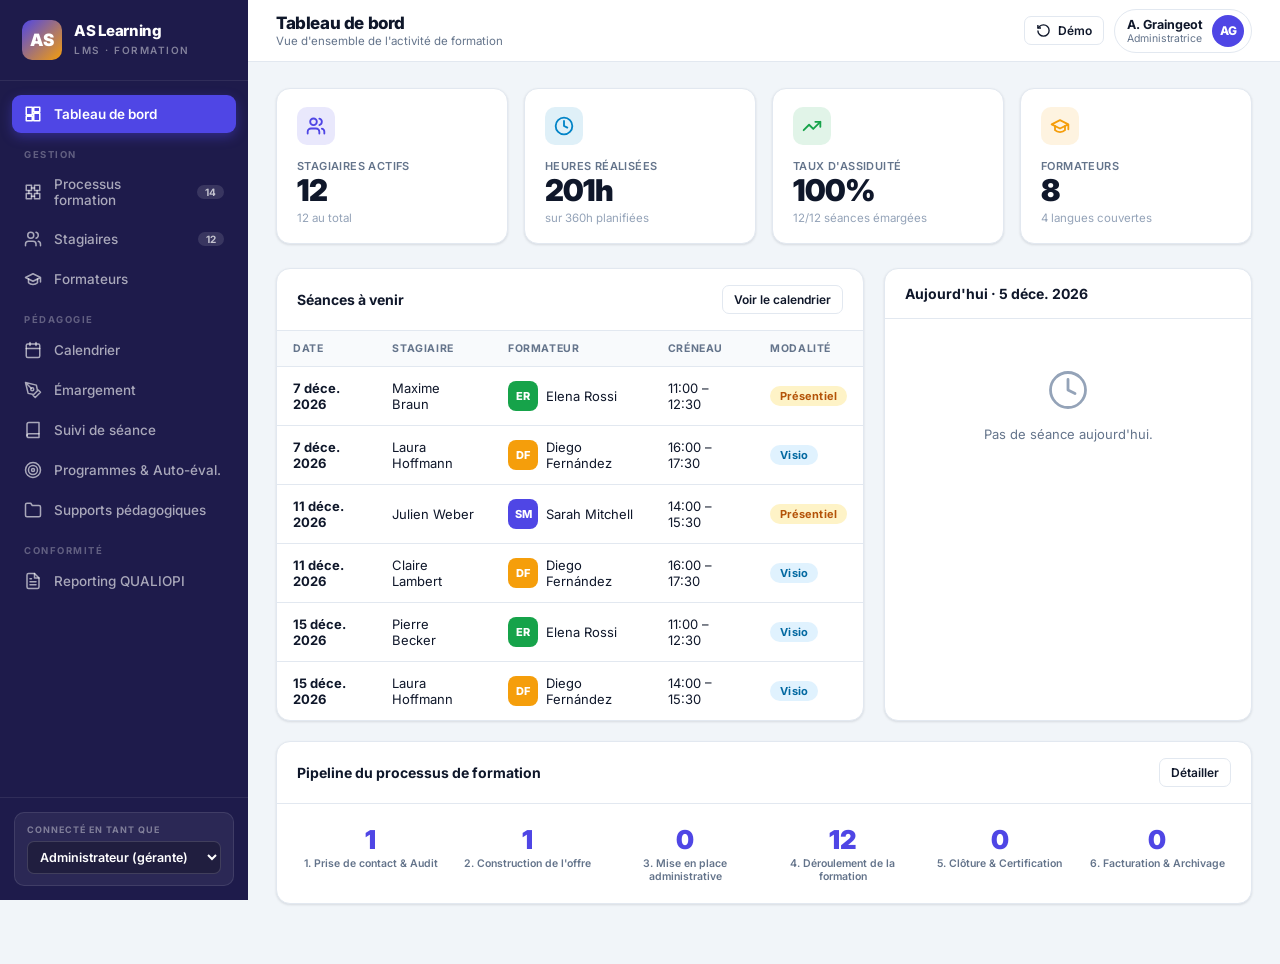
==== lms/index.html @ 7a76f0ab "Add AS Learning LMS prototype (standalone) Plateforme de gestion de formation autonome pour AS Learn" ====
<!DOCTYPE html>
<html lang="fr">
<head>
<meta charset="UTF-8">
<meta name="viewport" content="width=device-width, initial-scale=1.0">
<title>AS Learning · LMS — Plateforme de gestion de formation</title>
<link rel="preconnect" href="https://fonts.googleapis.com">
<link href="https://fonts.googleapis.com/css2?family=Inter:wght@400;500;600;700;800;900&display=swap" rel="stylesheet">
<style>
  :root{
    --primary:#4f46e5; --primary-dark:#3730a3; --primary-soft:#eef2ff; --primary-mid:#c7d2fe;
    --ink:#0f172a; --dark:#1e1b4b;
    --accent:#f59e0b; --accent-soft:#fef3c7;
    --green:#16a34a; --green-soft:#dcfce7;
    --red:#dc2626; --red-soft:#fee2e2;
    --blue:#0284c7; --blue-soft:#e0f2fe;
    --bg:#f1f5f9; --surface:#ffffff; --surface2:#f8fafc;
    --border:#e2e8f0; --border-dark:#cbd5e1;
    --muted:#64748b; --muted2:#94a3b8;
    --shadow:0 1px 3px rgba(15,23,42,.08),0 1px 2px rgba(15,23,42,.04);
    --shadow-lg:0 10px 30px rgba(15,23,42,.12);
  }
  *{margin:0;padding:0;box-sizing:border-box}
  body{font-family:'Inter',system-ui,sans-serif;background:var(--bg);color:var(--ink);font-size:14px;-webkit-font-smoothing:antialiased}
  a{color:inherit;text-decoration:none}
  button{font-family:inherit;cursor:pointer}
  ::-webkit-scrollbar{width:8px;height:8px}
  ::-webkit-scrollbar-thumb{background:var(--border-dark);border-radius:4px}
  ::-webkit-scrollbar-track{background:transparent}

  /* ── LAYOUT ── */
  .app{display:flex;min-height:100vh}
  .sidebar{width:248px;background:var(--dark);position:fixed;left:0;top:0;bottom:0;display:flex;flex-direction:column;z-index:100}
  .brand{padding:20px 22px;border-bottom:1px solid rgba(255,255,255,.08);display:flex;align-items:center;gap:12px}
  .brand-logo{width:40px;height:40px;border-radius:10px;background:linear-gradient(135deg,var(--primary),var(--accent));display:flex;align-items:center;justify-content:center;font-weight:900;color:#fff;font-size:17px;flex-shrink:0}
  .brand-txt b{color:#fff;font-size:15px;font-weight:800;letter-spacing:-.3px;display:block;line-height:1.1}
  .brand-txt span{color:rgba(255,255,255,.45);font-size:10px;letter-spacing:1.5px;text-transform:uppercase;font-weight:600}
  .nav{flex:1;overflow-y:auto;padding:14px 12px}
  .nav-label{font-size:9.5px;letter-spacing:1.5px;text-transform:uppercase;color:rgba(255,255,255,.3);font-weight:700;padding:14px 12px 6px}
  .nav-item{display:flex;align-items:center;gap:12px;padding:10px 12px;border-radius:9px;color:rgba(255,255,255,.62);font-size:13.5px;font-weight:500;transition:.15s;margin-bottom:2px;cursor:pointer}
  .nav-item:hover{background:rgba(255,255,255,.07);color:#fff}
  .nav-item.active{background:var(--primary);color:#fff;font-weight:600;box-shadow:0 4px 12px rgba(79,70,229,.4)}
  .nav-ico{width:18px;height:18px;flex-shrink:0;stroke-width:2}
  .nav-badge{margin-left:auto;font-size:10px;font-weight:700;background:rgba(255,255,255,.12);color:rgba(255,255,255,.7);padding:1px 8px;border-radius:20px}
  .nav-item.active .nav-badge{background:rgba(255,255,255,.25);color:#fff}
  .sb-foot{padding:14px;border-top:1px solid rgba(255,255,255,.08)}
  .role-box{background:rgba(255,255,255,.06);border:1px solid rgba(255,255,255,.1);border-radius:10px;padding:11px 12px}
  .role-box label{font-size:9px;letter-spacing:1px;text-transform:uppercase;color:rgba(255,255,255,.4);font-weight:700;display:block;margin-bottom:6px}
  .role-box select{width:100%;background:rgba(0,0,0,.25);border:1px solid rgba(255,255,255,.15);color:#fff;border-radius:7px;padding:7px 8px;font-size:12.5px;font-weight:600;font-family:inherit}

  .main{flex:1;margin-left:248px;min-width:0}
  .topbar{height:62px;background:var(--surface);border-bottom:1px solid var(--border);display:flex;align-items:center;justify-content:space-between;padding:0 28px;position:sticky;top:0;z-index:50}
  .topbar h1{font-size:17px;font-weight:800;letter-spacing:-.4px}
  .topbar .crumb{font-size:11.5px;color:var(--muted);margin-top:1px}
  .topbar-right{display:flex;align-items:center;gap:10px}
  .who{display:flex;align-items:center;gap:9px;padding:5px 7px 5px 12px;border:1px solid var(--border);border-radius:30px}
  .who .nm{font-size:12.5px;font-weight:700}.who .rl{font-size:10.5px;color:var(--muted)}
  .who .av{width:32px;height:32px;border-radius:50%;background:var(--primary);color:#fff;display:flex;align-items:center;justify-content:center;font-weight:800;font-size:12px}
  .view{padding:26px 28px 60px}

  /* ── COMPONENTS ── */
  .btn{display:inline-flex;align-items:center;gap:7px;padding:9px 15px;border-radius:9px;font-size:13px;font-weight:600;border:1px solid var(--border);background:var(--surface);color:var(--ink);transition:.15s}
  .btn:hover{background:var(--surface2);border-color:var(--border-dark)}
  .btn svg{width:15px;height:15px;stroke-width:2.2}
  .btn-primary{background:var(--primary);border-color:var(--primary);color:#fff}
  .btn-primary:hover{background:var(--primary-dark);border-color:var(--primary-dark)}
  .btn-sm{padding:6px 11px;font-size:12px;border-radius:7px}
  .btn-ghost{border-color:transparent;background:transparent}
  .btn-ghost:hover{background:var(--surface2)}

  .card{background:var(--surface);border:1px solid var(--border);border-radius:14px;box-shadow:var(--shadow)}
  .card-h{padding:16px 20px;border-bottom:1px solid var(--border);display:flex;align-items:center;justify-content:space-between}
  .card-h h3{font-size:14px;font-weight:700}
  .card-b{padding:20px}

  .section-row{display:flex;align-items:center;justify-content:space-between;margin-bottom:18px;flex-wrap:wrap;gap:12px}
  .section-row h2{font-size:20px;font-weight:800;letter-spacing:-.5px}
  .section-row p{font-size:13px;color:var(--muted);margin-top:2px}

  .pill{display:inline-flex;align-items:center;gap:5px;font-size:11px;font-weight:700;padding:3px 10px;border-radius:30px;letter-spacing:.2px}
  .pill .dot{width:6px;height:6px;border-radius:50%}
  .pill-green{background:var(--green-soft);color:#15803d}
  .pill-amber{background:var(--accent-soft);color:#b45309}
  .pill-blue{background:var(--blue-soft);color:#0369a1}
  .pill-red{background:var(--red-soft);color:#b91c1c}
  .pill-gray{background:#f1f5f9;color:#475569}
  .pill-indigo{background:var(--primary-soft);color:var(--primary-dark)}

  table{width:100%;border-collapse:collapse}
  th{text-align:left;font-size:10.5px;letter-spacing:.6px;text-transform:uppercase;color:var(--muted);font-weight:700;padding:11px 16px;border-bottom:1px solid var(--border);background:var(--surface2)}
  td{padding:13px 16px;border-bottom:1px solid var(--border);font-size:13px;vertical-align:middle}
  tr:last-child td{border-bottom:none}
  tbody tr{transition:.12s}
  tbody tr:hover{background:var(--surface2)}
  .t-name{font-weight:700}
  .t-sub{font-size:11.5px;color:var(--muted)}

  .grid{display:grid;gap:16px}
  .input,.select,textarea.input{width:100%;padding:10px 12px;border:1px solid var(--border-dark);border-radius:9px;font-size:13.5px;font-family:inherit;background:var(--surface);color:var(--ink);transition:.15s}
  .input:focus,.select:focus,textarea.input:focus{outline:none;border-color:var(--primary);box-shadow:0 0 0 3px var(--primary-soft)}
  .field{margin-bottom:14px}
  .field label{display:block;font-size:12px;font-weight:600;margin-bottom:6px;color:#334155}
  .field .hint{font-size:11px;color:var(--muted2);margin-top:4px}

  /* avatar chips */
  .chip{display:inline-flex;align-items:center;gap:8px}
  .ava{width:30px;height:30px;border-radius:8px;display:flex;align-items:center;justify-content:center;font-weight:800;font-size:11px;color:#fff;flex-shrink:0}

  /* KPI */
  .kpis{display:grid;grid-template-columns:repeat(4,1fr);gap:16px;margin-bottom:24px}
  .kpi{background:var(--surface);border:1px solid var(--border);border-radius:14px;padding:18px 20px;box-shadow:var(--shadow);position:relative;overflow:hidden}
  .kpi .ic{width:38px;height:38px;border-radius:10px;display:flex;align-items:center;justify-content:center;margin-bottom:14px}
  .kpi .ic svg{width:20px;height:20px;stroke-width:2.2}
  .kpi .lbl{font-size:11px;color:var(--muted);font-weight:600;text-transform:uppercase;letter-spacing:.4px}
  .kpi .val{font-size:30px;font-weight:900;letter-spacing:-1px;margin-top:2px;line-height:1}
  .kpi .sub{font-size:11.5px;color:var(--muted2);margin-top:6px}

  /* MODAL */
  .modal-bg{position:fixed;inset:0;background:rgba(15,23,42,.55);backdrop-filter:blur(3px);z-index:200;display:flex;align-items:flex-start;justify-content:center;padding:40px 20px;overflow-y:auto;animation:fade .15s}
  @keyframes fade{from{opacity:0}to{opacity:1}}
  .modal{background:var(--surface);border-radius:16px;width:100%;max-width:560px;box-shadow:var(--shadow-lg);animation:pop .18s}
  .modal.wide{max-width:760px}
  @keyframes pop{from{opacity:0;transform:translateY(12px) scale(.98)}to{opacity:1;transform:none}}
  .modal-h{padding:20px 24px;border-bottom:1px solid var(--border);display:flex;align-items:center;justify-content:space-between}
  .modal-h h3{font-size:16px;font-weight:800}
  .modal-h p{font-size:12px;color:var(--muted);margin-top:2px}
  .modal-b{padding:24px;max-height:65vh;overflow-y:auto}
  .modal-f{padding:16px 24px;border-top:1px solid var(--border);display:flex;justify-content:flex-end;gap:10px;background:var(--surface2);border-radius:0 0 16px 16px}
  .x{width:32px;height:32px;border-radius:8px;border:1px solid var(--border);background:var(--surface);display:flex;align-items:center;justify-content:center;color:var(--muted);font-size:16px}
  .x:hover{background:var(--red-soft);color:var(--red);border-color:var(--red-soft)}

  /* PROCESS KANBAN */
  .kanban{display:grid;grid-template-columns:repeat(6,minmax(200px,1fr));gap:14px;overflow-x:auto;padding-bottom:8px}
  .kcol{background:var(--surface2);border:1px solid var(--border);border-radius:12px;display:flex;flex-direction:column;min-height:200px}
  .kcol-h{padding:12px 13px;border-bottom:1px solid var(--border);position:sticky;top:0}
  .kcol-h .n{font-size:9px;font-weight:800;color:var(--muted2);letter-spacing:.5px}
  .kcol-h .t{font-size:12.5px;font-weight:700;margin-top:2px;line-height:1.2}
  .kcol-h .c{font-size:10px;color:var(--muted);margin-top:3px}
  .kcol-b{padding:10px;display:flex;flex-direction:column;gap:9px;flex:1}
  .kcard{background:var(--surface);border:1px solid var(--border);border-radius:10px;padding:11px 12px;box-shadow:var(--shadow);cursor:pointer;transition:.15s}
  .kcard:hover{border-color:var(--primary-mid);box-shadow:var(--shadow-lg);transform:translateY(-1px)}
  .kcard .kt{font-size:12.5px;font-weight:700}
  .kcard .ks{font-size:11px;color:var(--muted);margin-top:3px}
  .kcard .kfoot{display:flex;align-items:center;justify-content:space-between;margin-top:9px}

  /* CALENDAR */
  .cal-head{display:flex;align-items:center;gap:14px;margin-bottom:16px}
  .cal-nav{display:flex;gap:4px}
  .cal-nav button{width:34px;height:34px;border-radius:9px;border:1px solid var(--border);background:var(--surface);display:flex;align-items:center;justify-content:center;font-size:15px}
  .cal-nav button:hover{background:var(--surface2)}
  .cal-month{font-size:17px;font-weight:800;text-transform:capitalize;min-width:180px}
  .cal-grid{display:grid;grid-template-columns:repeat(7,1fr);gap:1px;background:var(--border);border:1px solid var(--border);border-radius:12px;overflow:hidden}
  .cal-dow{background:var(--surface2);padding:9px;text-align:center;font-size:10.5px;font-weight:700;text-transform:uppercase;letter-spacing:.5px;color:var(--muted)}
  .cal-cell{background:var(--surface);min-height:104px;padding:7px 7px 5px;position:relative;transition:.12s}
  .cal-cell:hover{background:var(--surface2)}
  .cal-cell.out{background:#fbfcfe;color:var(--muted2)}
  .cal-cell.today{background:var(--primary-soft)}
  .cal-date{font-size:12px;font-weight:700;margin-bottom:5px}
  .cal-cell.today .cal-date{color:var(--primary);width:22px;height:22px;background:var(--primary);color:#fff;border-radius:50%;display:flex;align-items:center;justify-content:center}
  .cal-add{position:absolute;top:6px;right:6px;width:20px;height:20px;border-radius:6px;border:1px solid var(--border);background:var(--surface);color:var(--muted);display:none;align-items:center;justify-content:center;font-size:14px;line-height:1}
  .cal-cell:hover .cal-add{display:flex}
  .ev{font-size:10.5px;padding:3px 6px;border-radius:5px;margin-bottom:3px;cursor:pointer;font-weight:600;white-space:nowrap;overflow:hidden;text-overflow:ellipsis;border-left:3px solid}
  .ev .evt{font-size:9.5px;opacity:.85;font-weight:500}

  .empty{text-align:center;padding:50px 20px;color:var(--muted)}
  .empty svg{width:42px;height:42px;stroke-width:1.6;color:var(--muted2);margin-bottom:12px}
  .empty p{font-size:13px}

  .legend{display:flex;flex-wrap:wrap;gap:12px;margin-top:14px}
  .legend span{display:inline-flex;align-items:center;gap:6px;font-size:11.5px;color:var(--muted);font-weight:500}
  .legend i{width:11px;height:11px;border-radius:3px;display:inline-block}

  /* signature pad */
  .sigpad{border:2px dashed var(--border-dark);border-radius:10px;background:var(--surface2);touch-action:none;display:block;width:100%;cursor:crosshair}
  .sig-done{border:2px solid var(--green);border-radius:10px;background:var(--green-soft);padding:14px;display:flex;align-items:center;gap:10px;font-size:13px;font-weight:600;color:#15803d}

  .progress{height:7px;background:var(--border);border-radius:5px;overflow:hidden}
  .progress > i{display:block;height:100%;background:var(--primary);border-radius:5px}

  .tabs{display:flex;gap:4px;border-bottom:1px solid var(--border);margin-bottom:20px}
  .tab{padding:10px 16px;font-size:13px;font-weight:600;color:var(--muted);border-bottom:2px solid transparent;cursor:pointer;margin-bottom:-1px}
  .tab.active{color:var(--primary);border-bottom-color:var(--primary)}

  .toast{position:fixed;bottom:24px;left:50%;transform:translateX(-50%);background:var(--ink);color:#fff;padding:12px 20px;border-radius:10px;font-size:13px;font-weight:600;box-shadow:var(--shadow-lg);z-index:300;display:flex;align-items:center;gap:9px;animation:pop .2s}
  .toast svg{width:17px;height:17px;color:#4ade80}

  .stars{display:inline-flex;gap:2px}
  .star{font-size:15px;color:var(--accent)}
  .star.off{color:var(--border-dark)}

  .two-col{display:grid;grid-template-columns:1.6fr 1fr;gap:20px}
  @media(max-width:1100px){.two-col{grid-template-columns:1fr}.kpis{grid-template-columns:repeat(2,1fr)}}
</style>
</head>
<body>
<div class="app">
  <aside class="sidebar">
    <div class="brand">
      <div class="brand-logo">AS</div>
      <div class="brand-txt"><b>AS Learning</b><span>LMS · Formation</span></div>
    </div>
    <nav class="nav" id="nav"></nav>
    <div class="sb-foot">
      <div class="role-box">
        <label>Connecté en tant que</label>
        <select id="roleSel" onchange="App.setRole(this.value)">
          <option value="admin">Administrateur (gérante)</option>
          <option value="formateur">Formateur</option>
          <option value="stagiaire">Stagiaire</option>
        </select>
      </div>
    </div>
  </aside>
  <div class="main">
    <header class="topbar">
      <div><h1 id="pageTitle">Tableau de bord</h1><div class="crumb" id="pageCrumb">Vue d'ensemble de l'activité de formation</div></div>
      <div class="topbar-right">
        <button class="btn btn-sm" onclick="App.resetDemo()" title="Réinitialiser les données de démo">
          <svg viewBox="0 0 24 24" fill="none" stroke="currentColor"><path d="M3 12a9 9 0 1 0 9-9 9 9 0 0 0-6.4 2.6L3 8"/><path d="M3 3v5h5"/></svg>
          Démo
        </button>
        <div class="who"><div><div class="nm" id="whoName">A. Graingeot</div><div class="rl" id="whoRole">Administratrice</div></div><div class="av" id="whoAv">AG</div></div>
      </div>
    </header>
    <main class="view" id="view"></main>
  </div>
</div>
<div id="modalRoot"></div>
<div id="toastRoot"></div>

<script>
/* ============================================================
   AS LEARNING — LMS  (prototype mono-fichier, persistance localStorage)
   Couvre : centralisation des données · processus administratif 6 étapes
   (cf. cartographie) · calendrier d'assignation des interventions formateurs
   · émargement électronique · suivi de séance · programmes & auto-évaluation
   · supports · reporting QUALIOPI
   ============================================================ */

/* ---------- ICONS (inline svg) ---------- */
const I = {
  dash:'<path d="M3 13h8V3H3zM13 21h8V11h-8zM13 3v6h8V3zM3 21h8v-6H3z"/>',
  process:'<path d="M3 3h7v7H3zM14 3h7v7h-7zM14 14h7v7h-7zM3 14h7v7H3z"/><path d="M10 6.5h4M17.5 10v4M10 17.5h4M6.5 10v4"/>',
  users:'<path d="M16 21v-2a4 4 0 0 0-4-4H6a4 4 0 0 0-4 4v2"/><circle cx="9" cy="7" r="4"/><path d="M22 21v-2a4 4 0 0 0-3-3.87M16 3.13a4 4 0 0 1 0 7.75"/>',
  teacher:'<path d="M22 10v6M2 10l10-5 10 5-10 5z"/><path d="M6 12v5c3 3 9 3 12 0v-5"/>',
  cal:'<rect x="3" y="4" width="18" height="18" rx="2"/><path d="M16 2v4M8 2v4M3 10h18"/>',
  sign:'<path d="M12 19l7-7 3 3-7 7-3-3zM18 13l-1.5-7.5L2 2l3.5 14.5L13 18zM2 2l7.586 7.586"/><circle cx="11" cy="11" r="2"/>',
  book:'<path d="M4 19.5A2.5 2.5 0 0 1 6.5 17H20"/><path d="M6.5 2H20v20H6.5A2.5 2.5 0 0 1 4 19.5v-15A2.5 2.5 0 0 1 6.5 2z"/>',
  target:'<circle cx="12" cy="12" r="10"/><circle cx="12" cy="12" r="6"/><circle cx="12" cy="12" r="2"/>',
  folder:'<path d="M22 19a2 2 0 0 1-2 2H4a2 2 0 0 1-2-2V5a2 2 0 0 1 2-2h5l2 3h9a2 2 0 0 1 2 2z"/>',
  report:'<path d="M14 2H6a2 2 0 0 0-2 2v16a2 2 0 0 0 2 2h12a2 2 0 0 0 2-2V8z"/><path d="M14 2v6h6M16 13H8M16 17H8M10 9H8"/>',
  clock:'<circle cx="12" cy="12" r="10"/><path d="M12 6v6l4 2"/>',
  check:'<path d="M20 6 9 17l-5-5"/>',
  plus:'<path d="M12 5v14M5 12h14"/>',
  hours:'<circle cx="12" cy="12" r="10"/><path d="M12 6v6l4 2"/>',
  trend:'<path d="M22 7 13.5 15.5 8.5 10.5 2 17"/><path d="M16 7h6v6"/>',
  alert:'<path d="M10.29 3.86 1.82 18a2 2 0 0 0 1.71 3h16.94a2 2 0 0 0 1.71-3L13.71 3.86a2 2 0 0 0-3.42 0z"/><path d="M12 9v4M12 17h.01"/>',
  doc:'<path d="M14 2H6a2 2 0 0 0-2 2v16a2 2 0 0 0 2 2h12a2 2 0 0 0 2-2V8z"/><path d="M14 2v6h6"/>'
};
const svg=(p,cls)=>`<svg class="${cls||''}" viewBox="0 0 24 24" fill="none" stroke="currentColor" stroke-linecap="round" stroke-linejoin="round">${p}</svg>`;

/* ---------- SEED DATA ---------- */
const COLORS=['#4f46e5','#0284c7','#16a34a','#f59e0b','#db2777','#7c3aed','#0d9488','#dc2626'];
const STEPS=[
  {n:1,t:'Prise de contact & Audit',c:'Demande, audit CECR, auto-évaluation, objectifs'},
  {n:2,t:'Construction de l\'offre',c:'Formule, programme, devis, proposition'},
  {n:3,t:'Mise en place administrative',c:'Conventions, formateur, planning, convocations'},
  {n:4,t:'Déroulement de la formation',c:'Guide d\'animation, émargement, relances'},
  {n:5,t:'Clôture & Certification',c:'Certificat de réalisation, satisfaction'},
  {n:6,t:'Facturation & Archivage',c:'Factures + feuilles de présence, dépôt OPCO/CPF'}
];

function seed(){
  const formateurs=[
    {id:'f1',nom:'Sarah Mitchell',langue:'Anglais',email:'s.mitchell@aslearning.fr',tel:'06 12 34 56 78',natif:true,color:COLORS[0]},
    {id:'f2',nom:'Klaus Bauer',langue:'Allemand',email:'k.bauer@aslearning.fr',tel:'06 22 11 33 44',natif:true,color:COLORS[1]},
    {id:'f3',nom:'Elena Rossi',langue:'Italien',email:'e.rossi@aslearning.fr',tel:'06 55 66 77 88',natif:true,color:COLORS[2]},
    {id:'f4',nom:'Diego Fernández',langue:'Espagnol',email:'d.fernandez@aslearning.fr',tel:'06 99 88 77 66',natif:true,color:COLORS[3]},
    {id:'f5',nom:'James Carter',langue:'Anglais',email:'j.carter@aslearning.fr',tel:'06 44 55 66 77',natif:true,color:COLORS[4]},
    {id:'f6',nom:'Anja Novak',langue:'Allemand',email:'a.novak@aslearning.fr',tel:'06 33 44 55 66',natif:true,color:COLORS[5]},
    {id:'f7',nom:'Lucia Greco',langue:'Italien',email:'l.greco@aslearning.fr',tel:'06 11 22 33 44',natif:true,color:COLORS[6]},
    {id:'f8',nom:'Tom Wilson',langue:'Anglais',email:'t.wilson@aslearning.fr',tel:'06 77 88 99 00',natif:true,color:COLORS[7]}
  ];
  const ent=['Daimler Truck','ArcelorMittal','Soprema','Hager Group','Lohr Industrie','Kuhn SAS','Mars Wrigley','De Dietrich'];
  const prenoms=['Julien','Marie','Thomas','Camille','Nicolas','Sophie','Pierre','Laura','Antoine','Émilie','Maxime','Claire'];
  const noms=['Weber','Schmitt','Muller','Klein','Meyer','Wagner','Becker','Hoffmann','Schneider','Fischer','Braun','Lambert'];
  const langues=['Anglais','Allemand','Italien','Espagnol'];
  const niveaux=['A1','A2','B1','B2','C1'];
  const profils=['Technicien','Cadre','Dirigeant'];
  const objs=['Réunions internationales','Négociation commerciale','Rédaction e-mails pro','Présentations clients','Communication technique','Préparation TOEIC','Échanges fournisseurs','Accueil visiteurs étrangers'];

  const stagiaires=[];
  for(let i=0;i<12;i++){
    const lg=langues[i%4];
    const f=formateurs.find(x=>x.langue===lg)||formateurs[0];
    const vol=[20,30,40,50,15][i%5];
    const done=Math.round(vol*[0.2,0.55,0.8,0.35,0.95,0.1,0.65,0.45,0.7,0.3,0.5,0.85][i]);
    stagiaires.push({
      id:'s'+(i+1),
      prenom:prenoms[i],nom:noms[i],
      entreprise:ent[i%ent.length],
      langue:lg, niveauInitial:niveaux[i%5], niveauVise:niveaux[Math.min(4,(i%5)+1)],
      profil:profils[i%3], objectif:objs[i%objs.length],
      formateurId:f.id, volumeHeures:vol, heuresRealisees:done,
      modalite:i%5===0?'Présentiel':'Visio',
      financement:['OPCO','CPF','Plan entreprise','OPCO'][i%4],
      statut:done>=vol?'Terminé':(done>0?'En cours':'À démarrer'),
      email:prenoms[i].toLowerCase()+'.'+noms[i].toLowerCase()+'@exemple.fr',
      autoEval:i<7?{niveau:niveaux[i%5],confiance:[2,3,2,4,3,2,3][i],besoins:objs[i%objs.length],dispo:'Mardi & jeudi matin',date:'2026-0'+((i%5)+1)+'-12'}:null
    });
  }

  // dossiers (process) — un par stagiaire récent + quelques prospects
  const dossiers=stagiaires.map((s,i)=>({
    id:'d'+(i+1), stagiaireId:s.id, client:s.entreprise,
    etape: s.statut==='Terminé'?6:(s.statut==='En cours'?4:[1,2,3][i%3]),
    montant:[2400,3600,4800,6000,1800][i%5],
    date:'2026-0'+((i%6)+1)+'-0'+((i%9)+1),
    notes:''
  }));
  // 2 prospects sans stagiaire encore
  dossiers.push({id:'d13',stagiaireId:null,client:'Punch Powerglide',etape:1,montant:0,date:'2026-06-02',notes:'Demande reçue par mail — audit à planifier'});
  dossiers.push({id:'d14',stagiaireId:null,client:'Mathis SAS',etape:2,montant:3200,date:'2026-06-05',notes:'Offre en cours de rédaction'});

  // séances (calendrier) — réparties autour de la date du jour
  const seances=[];
  const today=new Date(); today.setHours(0,0,0,0);
  let sid=1;
  const slots=[['09:00','10:30'],['11:00','12:30'],['14:00','15:30'],['16:00','17:30']];
  for(let d=-20;d<=25;d++){
    if(Math.random()<0.55){
      const date=new Date(today); date.setDate(today.getDate()+d);
      if(date.getDay()===0||date.getDay()===6) continue;
      const nb=Math.random()<0.4?2:1;
      const used=[];
      for(let k=0;k<nb;k++){
        const st=stagiaires[Math.floor(Math.random()*stagiaires.length)];
        if(used.includes(st.id))continue; used.push(st.id);
        const slot=slots[Math.floor(Math.random()*slots.length)];
        const past=d<0||(d===0);
        seances.push({
          id:'se'+(sid++), stagiaireId:st.id, formateurId:st.formateurId,
          date:fmtD(date), debut:slot[0], fin:slot[1],
          modalite:st.modalite,
          statut: past?'Réalisée':'Planifiée',
          emargement: past?{stagiaire:'(signé)',formateur:'(signé)',ts:date.toISOString()}:null,
          suivi: past?{objectifs:'Révision '+st.objectif.toLowerCase(),ressources:'Support PDF + audio',progression:[3,4,5][k%3],commentaires:'Bonne participation, à consolider.'}:null
        });
      }
    }
  }

  const supports=[
    {id:'sup1',stagiaireId:'s1',nom:'Business English — Unit 3.pdf',type:'PDF',taille:'1.2 Mo',date:'2026-05-10',formateurId:'f1'},
    {id:'sup2',stagiaireId:'s1',nom:'Listening exercise - meetings.mp3',type:'Audio',taille:'4.8 Mo',date:'2026-05-10',formateurId:'f1'},
    {id:'sup3',stagiaireId:'s2',nom:'Deutsch im Beruf - Kapitel 2.pdf',type:'PDF',taille:'2.1 Mo',date:'2026-05-12',formateurId:'f2'},
    {id:'sup4',stagiaireId:'s3',nom:'Italiano commerciale.pdf',type:'PDF',taille:'1.6 Mo',date:'2026-05-14',formateurId:'f3'}
  ];

  const programmes=[
    {id:'p1',stagiaireId:'s1',titre:'Anglais professionnel — Réunions & négociation',duree:30,modules:['Vocabulaire métier','Conduite de réunion','Négociation','Préparation TOEIC'],modele:'Cadre'},
    {id:'p2',stagiaireId:'s2',titre:'Allemand technique — Échanges fournisseurs',duree:40,modules:['Vocabulaire technique','Rédaction e-mails','Appels téléphoniques','Visite de site'],modele:'Technicien'}
  ];

  return {formateurs,stagiaires,dossiers,seances,supports,programmes,
    settings:{role:'admin'}};
}

/* ---------- STORE ---------- */
const KEY='aslearning_lms_v1';
const DB={
  data:null,
  load(){ try{const r=localStorage.getItem(KEY); this.data=r?JSON.parse(r):seed(); if(!r)this.save();}catch(e){this.data=seed();} },
  save(){ localStorage.setItem(KEY,JSON.stringify(this.data)); },
  reset(){ this.data=seed(); this.save(); }
};

/* ---------- HELPERS ---------- */
function fmtD(d){const y=d.getFullYear(),m=String(d.getMonth()+1).padStart(2,'0'),da=String(d.getDate()).padStart(2,'0');return `${y}-${m}-${da}`;}
function parseD(s){const[y,m,d]=s.split('-').map(Number);return new Date(y,m-1,d);}
function initials(s){return s.split(' ').map(w=>w[0]).join('').slice(0,2).toUpperCase();}
function uid(p){return p+Math.random().toString(36).slice(2,8);}
function esc(s){return(s==null?'':String(s)).replace(/[&<>"]/g,c=>({'&':'&amp;','<':'&lt;','>':'&gt;','"':'&quot;'}[c]));}
const stag=id=>DB.data.stagiaires.find(s=>s.id===id);
const form=id=>DB.data.formateurs.find(f=>f.id===id);
const stagName=id=>{const s=stag(id);return s?s.prenom+' '+s.nom:'—';};
const MONTHS=['janvier','février','mars','avril','mai','juin','juillet','août','septembre','octobre','novembre','décembre'];
const DOW=['Lun','Mar','Mer','Jeu','Ven','Sam','Dim'];
function frDate(s){const d=parseD(s);return d.getDate()+' '+MONTHS[d.getMonth()].slice(0,4)+'. '+d.getFullYear();}
function statutPill(st){const m={'Terminé':'green','En cours':'blue','À démarrer':'gray'};return `<span class="pill pill-${m[st]||'gray'}"><span class="dot" style="background:currentColor"></span>${st}</span>`;}

/* ---------- APP / ROUTER ---------- */
const App={
  page:'dash',
  roles:{admin:{name:'A. Graingeot',role:'Administratrice',av:'AG'},formateur:{name:'Sarah Mitchell',role:'Formatrice · Anglais',av:'SM'},stagiaire:{name:'Julien Weber',role:'Stagiaire · Daimler Truck',av:'JW'}},
  nav:[
    {id:'dash',t:'Tableau de bord',i:I.dash,roles:['admin','formateur','stagiaire']},
    {id:'process',t:'Processus formation',i:I.process,roles:['admin'],sec:'Gestion'},
    {id:'stagiaires',t:'Stagiaires',i:I.users,roles:['admin','formateur']},
    {id:'formateurs',t:'Formateurs',i:I.teacher,roles:['admin']},
    {id:'calendar',t:'Calendrier',i:I.cal,roles:['admin','formateur','stagiaire'],sec:'Pédagogie'},
    {id:'emargement',t:'Émargement',i:I.sign,roles:['admin','formateur','stagiaire']},
    {id:'suivi',t:'Suivi de séance',i:I.book,roles:['admin','formateur']},
    {id:'programmes',t:'Programmes & Auto-éval.',i:I.target,roles:['admin','formateur','stagiaire']},
    {id:'supports',t:'Supports pédagogiques',i:I.folder,roles:['admin','formateur','stagiaire']},
    {id:'reporting',t:'Reporting QUALIOPI',i:I.report,roles:['admin'],sec:'Conformité'}
  ],
  start(){ DB.load(); this.page='dash'; if(DB.data.settings&&DB.data.settings.role){document.getElementById('roleSel').value=DB.data.settings.role;} this.renderNav(); this.go('dash'); },
  get role(){return (DB.data.settings&&DB.data.settings.role)||'admin';},
  setRole(r){ DB.data.settings.role=r; DB.save(); this.renderNav(); const w=this.roles[r]; whoName.textContent=w.name;whoRole.textContent=w.role;whoAv.textContent=w.av; if(!this.nav.find(n=>n.id===this.page&&n.roles.includes(r)))this.page='dash'; this.go(this.page); },
  renderNav(){
    const r=this.role; let html='';let lastSec=null;
    this.nav.filter(n=>n.roles.includes(r)).forEach(n=>{
      if(n.sec&&n.sec!==lastSec){html+=`<div class="nav-label">${n.sec}</div>`;lastSec=n.sec;}
      else if(!lastSec&&!n.sec){}
      const badge=this.navBadge(n.id);
      html+=`<div class="nav-item ${n.id===this.page?'active':''}" onclick="App.go('${n.id}')">${svg(n.i,'nav-ico')}<span>${n.t}</span>${badge!=null?`<span class="nav-badge">${badge}</span>`:''}</div>`;
    });
    document.getElementById('nav').innerHTML=html;
    const w=this.roles[r];whoName.textContent=w.name;whoRole.textContent=w.role;whoAv.textContent=w.av;
  },
  navBadge(id){
    if(id==='stagiaires')return DB.data.stagiaires.filter(s=>s.statut!=='Terminé').length;
    if(id==='process')return DB.data.dossiers.filter(d=>d.etape<6).length;
    if(id==='emargement')return DB.data.seances.filter(s=>s.statut==='Réalisée'&&(!s.emargement||!s.emargement.stagiaire)).length||null;
    return null;
  },
  go(p){ this.page=p; this.renderNav(); const v=Views[p]||Views.dash; const meta=this.nav.find(n=>n.id===p)||{t:''};
    document.getElementById('pageTitle').textContent=meta.t; document.getElementById('pageCrumb').textContent=CRUMB[p]||'';
    document.getElementById('view').innerHTML=v(); window.scrollTo(0,0); if(AFTER[p])AFTER[p](); },
  resetDemo(){ if(confirm('Réinitialiser toutes les données de démonstration ?')){DB.reset();toast('Données de démo réinitialisées');this.go(this.page);} }
};
const CRUMB={dash:'Vue d\'ensemble de l\'activité de formation',process:'De la demande à la facturation — cartographie du processus',stagiaires:'Fiches, parcours et suivi des apprenants',formateurs:'Équipe pédagogique et disponibilités',calendar:'Planification et assignation des interventions',emargement:'Signature électronique horodatée (preuve QUALIOPI)',suivi:'Cahier d\'animation séance par séance',programmes:'Programmes personnalisés et auto-évaluations',supports:'Ressources pédagogiques par stagiaire',reporting:'Indicateurs et documents d\'audit QUALIOPI'};

/* ---------- MODAL / TOAST ---------- */
function modal(html){document.getElementById('modalRoot').innerHTML=`<div class="modal-bg" onclick="if(event.target===this)closeModal()">${html}</div>`;}
function closeModal(){document.getElementById('modalRoot').innerHTML='';}
function toast(msg){const r=document.getElementById('toastRoot');r.innerHTML=`<div class="toast">${svg(I.check)}${esc(msg)}</div>`;setTimeout(()=>r.innerHTML='',2400);}
function val(id){const e=document.getElementById(id);return e?e.value.trim():'';}

/* ============================================================
   VIEWS
   ============================================================ */
const Views={};
const AFTER={};

/* ---- DASHBOARD ---- */
Views.dash=function(){
  const d=DB.data; const role=App.role;
  const actifs=d.stagiaires.filter(s=>s.statut!=='Terminé').length;
  const totH=d.stagiaires.reduce((a,s)=>a+s.volumeHeures,0);
  const realH=d.stagiaires.reduce((a,s)=>a+s.heuresRealisees,0);
  const seancesReal=d.seances.filter(s=>s.statut==='Réalisée');
  const signed=seancesReal.filter(s=>s.emargement&&s.emargement.stagiaire).length;
  const assiduite=seancesReal.length?Math.round(signed/seancesReal.length*100):100;
  const today=fmtD(new Date());
  const todaySeances=d.seances.filter(s=>s.date===today).sort((a,b)=>a.debut.localeCompare(b.debut));
  const upcoming=d.seances.filter(s=>s.date>=today&&s.statut==='Planifiée').sort((a,b)=>a.date.localeCompare(b.date)||a.debut.localeCompare(b.debut)).slice(0,6);

  const kpi=(ic,col,lbl,v,sub)=>`<div class="kpi"><div class="ic" style="background:${col}20;color:${col}">${svg(ic)}</div><div class="lbl">${lbl}</div><div class="val">${v}</div><div class="sub">${sub}</div></div>`;

  let html=`<div class="kpis">
    ${kpi(I.users,'#4f46e5','Stagiaires actifs',actifs,`${d.stagiaires.length} au total`)}
    ${kpi(I.hours,'#0284c7','Heures réalisées',realH+'h',`sur ${totH}h planifiées`)}
    ${kpi(I.trend,'#16a34a','Taux d\'assiduité',assiduite+'%',`${signed}/${seancesReal.length} séances émargées`)}
    ${kpi(I.teacher,'#f59e0b','Formateurs',d.formateurs.length,`${[...new Set(d.formateurs.map(f=>f.langue))].length} langues couvertes`)}
  </div>`;

  html+=`<div class="two-col">
    <div class="card">
      <div class="card-h"><h3>Séances à venir</h3><button class="btn btn-sm" onclick="App.go('calendar')">Voir le calendrier</button></div>
      <div class="card-b" style="padding:0">
        ${upcoming.length?`<table><thead><tr><th>Date</th><th>Stagiaire</th><th>Formateur</th><th>Créneau</th><th>Modalité</th></tr></thead><tbody>
        ${upcoming.map(s=>{const f=form(s.formateurId);return `<tr><td><b>${frDate(s.date)}</b></td><td>${stagName(s.stagiaireId)}</td><td><span class="chip"><span class="ava" style="background:${f.color}">${initials(f.nom)}</span>${f.nom}</span></td><td>${s.debut} – ${s.fin}</td><td><span class="pill pill-${s.modalite==='Visio'?'blue':'amber'}">${s.modalite}</span></td></tr>`;}).join('')}
        </tbody></table>`:`<div class="empty">${svg(I.cal)}<p>Aucune séance planifiée à venir.</p></div>`}
      </div>
    </div>
    <div class="card">
      <div class="card-h"><h3>Aujourd'hui · ${frDate(today)}</h3></div>
      <div class="card-b">
        ${todaySeances.length?todaySeances.map(s=>{const f=form(s.formateurId);return `<div style="display:flex;gap:11px;align-items:center;padding:9px 0;border-bottom:1px solid var(--border)"><div style="text-align:center;min-width:46px"><div style="font-weight:800;font-size:13px">${s.debut}</div><div style="font-size:10px;color:var(--muted)">${s.fin}</div></div><div style="width:3px;height:34px;border-radius:3px;background:${f.color}"></div><div><div style="font-weight:700;font-size:12.5px">${stagName(s.stagiaireId)}</div><div style="font-size:11px;color:var(--muted)">${f.nom} · ${s.modalite}</div></div></div>`;}).join(''):`<div class="empty" style="padding:30px 10px">${svg(I.clock)}<p>Pas de séance aujourd'hui.</p></div>`}
      </div>
    </div>
  </div>`;

  // process overview
  html+=`<div class="card" style="margin-top:20px">
    <div class="card-h"><h3>Pipeline du processus de formation</h3><button class="btn btn-sm" onclick="App.go('process')">Détailler</button></div>
    <div class="card-b">
      <div style="display:grid;grid-template-columns:repeat(6,1fr);gap:10px">
      ${STEPS.map(st=>{const n=d.dossiers.filter(x=>x.etape===st.n).length;return `<div style="text-align:center"><div style="font-size:26px;font-weight:900;color:var(--primary)">${n}</div><div style="font-size:10.5px;color:var(--muted);font-weight:600;margin-top:2px;line-height:1.25">${st.n}. ${st.t}</div></div>`;}).join('')}
      </div>
    </div>
  </div>`;
  return html;
};

/* ---- PROCESS (kanban 6 étapes) ---- */
Views.process=function(){
  const d=DB.data;
  let html=`<div class="section-row"><div><h2>Processus administratif</h2><p>Cartographie en 6 étapes — de la demande de formation à la facturation et l'archivage</p></div><button class="btn btn-primary" onclick="Forms.dossier()">${svg(I.plus)}Nouveau dossier</button></div>`;
  html+=`<div class="kanban">${STEPS.map(st=>{
    const items=d.dossiers.filter(x=>x.etape===st.n);
    return `<div class="kcol"><div class="kcol-h"><div class="n">ÉTAPE ${st.n}</div><div class="t">${st.t}</div><div class="c">${st.c}</div></div>
    <div class="kcol-b">${items.length?items.map(x=>{
      const s=x.stagiaireId?stag(x.stagiaireId):null;
      const f=s?form(s.formateurId):null;
      return `<div class="kcard" onclick="Forms.dossierDetail('${x.id}')">
        <div class="kt">${esc(x.client)}</div>
        <div class="ks">${s?esc(s.prenom+' '+s.nom)+' · '+esc(s.langue):'<i>Prospect</i>'}</div>
        <div class="kfoot">${x.montant?`<span class="pill pill-indigo">${x.montant.toLocaleString('fr')} €</span>`:'<span class="pill pill-gray">à chiffrer</span>'}${f?`<span class="ava" style="background:${f.color};width:24px;height:24px;font-size:9px" title="${esc(f.nom)}">${initials(f.nom)}</span>`:''}</div>
      </div>`;}).join(''):`<div style="text-align:center;color:var(--muted2);font-size:11px;padding:14px 4px">—</div>`}</div></div>`;
  }).join('')}</div>`;
  return html;
};

/* ---- STAGIAIRES ---- */
let stagFilter='';
Views.stagiaires=function(){
  const d=DB.data;
  let rows=d.stagiaires;
  if(App.role==='formateur')rows=rows.filter(s=>s.formateurId==='f1');
  if(stagFilter)rows=rows.filter(s=>s.langue===stagFilter);
  let html=`<div class="section-row"><div><h2>Stagiaires</h2><p>${rows.length} apprenant(s) · fiches, parcours et volume d'heures</p></div>
    <div style="display:flex;gap:10px">
      <select class="select" style="width:auto" onchange="App._stagFilter(this.value)"><option value="">Toutes les langues</option>${[...new Set(d.stagiaires.map(s=>s.langue))].map(l=>`<option ${stagFilter===l?'selected':''}>${l}</option>`).join('')}</select>
      ${App.role==='admin'?`<button class="btn btn-primary" onclick="Forms.stagiaire()">${svg(I.plus)}Nouveau stagiaire</button>`:''}
    </div></div>`;
  if(!rows.length)return html+`<div class="card"><div class="empty">${svg(I.users)}<p>Aucun stagiaire pour ce filtre.</p></div></div>`;
  html+=`<div class="card"><table id="stagTable"><thead><tr><th>Stagiaire</th><th>Entreprise</th><th>Langue / Niveau</th><th>Formateur</th><th>Progression</th><th>Statut</th><th>Financement</th></tr></thead><tbody>`;
  html+=rows.map(s=>{
    const f=form(s.formateurId);const pct=Math.round(s.heuresRealisees/s.volumeHeures*100);
    return `<tr style="cursor:pointer" onclick="Forms.stagiaireDetail('${s.id}')">
      <td><div class="chip"><span class="ava" style="background:${f?f.color:'#888'}">${initials(s.prenom+' '+s.nom)}</span><div><div class="t-name">${esc(s.prenom)} ${esc(s.nom)}</div><div class="t-sub">${esc(s.profil)}</div></div></div></td>
      <td>${esc(s.entreprise)}</td>
      <td><span class="pill pill-indigo">${esc(s.langue)}</span> <span class="t-sub">${s.niveauInitial}→${s.niveauVise}</span></td>
      <td>${f?esc(f.nom):'—'}</td>
      <td><div style="display:flex;align-items:center;gap:8px"><div class="progress" style="width:80px"><i style="width:${pct}%"></i></div><span class="t-sub">${s.heuresRealisees}/${s.volumeHeures}h</span></div></td>
      <td>${statutPill(s.statut)}</td>
      <td><span class="pill pill-gray">${esc(s.financement)}</span></td>
    </tr>`;}).join('');
  html+=`</tbody></table></div>`;
  return html;
};

/* ---- FORMATEURS ---- */
Views.formateurs=function(){
  const d=DB.data;
  let html=`<div class="section-row"><div><h2>Formateurs</h2><p>Équipe pédagogique externe · ${d.formateurs.length} formateurs natifs</p></div><button class="btn btn-primary" onclick="Forms.formateur()">${svg(I.plus)}Ajouter un formateur</button></div>`;
  html+=`<div class="grid" style="grid-template-columns:repeat(auto-fill,minmax(290px,1fr))">`;
  html+=d.formateurs.map(f=>{
    const sts=d.stagiaires.filter(s=>s.formateurId===f.id);
    const actifs=sts.filter(s=>s.statut!=='Terminé').length;
    const h=d.seances.filter(s=>s.formateurId===f.id&&s.statut==='Réalisée').length;
    return `<div class="card"><div class="card-b">
      <div style="display:flex;align-items:center;gap:12px;margin-bottom:14px">
        <span class="ava" style="background:${f.color};width:44px;height:44px;font-size:15px;border-radius:11px">${initials(f.nom)}</span>
        <div><div style="font-weight:800;font-size:15px">${esc(f.nom)}</div><div class="t-sub">${esc(f.langue)} ${f.natif?'· natif':''}</div></div>
      </div>
      <div style="display:flex;gap:8px;margin-bottom:12px">
        <div style="flex:1;background:var(--surface2);border-radius:9px;padding:9px;text-align:center"><div style="font-weight:900;font-size:18px;color:var(--primary)">${sts.length}</div><div class="t-sub">stagiaires</div></div>
        <div style="flex:1;background:var(--surface2);border-radius:9px;padding:9px;text-align:center"><div style="font-weight:900;font-size:18px;color:var(--green)">${actifs}</div><div class="t-sub">actifs</div></div>
        <div style="flex:1;background:var(--surface2);border-radius:9px;padding:9px;text-align:center"><div style="font-weight:900;font-size:18px;color:var(--accent)">${h}</div><div class="t-sub">séances</div></div>
      </div>
      <div class="t-sub" style="display:flex;flex-direction:column;gap:3px">
        <span>✉ ${esc(f.email)}</span><span>☎ ${esc(f.tel)}</span>
      </div>
    </div></div>`;}).join('');
  html+=`</div>`;
  return html;
};

/* ---- CALENDAR ---- */
let calRef=new Date();calRef.setDate(1);
let calFilterF='';
Views.calendar=function(){
  const d=DB.data;
  const y=calRef.getFullYear(),m=calRef.getMonth();
  const first=new Date(y,m,1);let start=(first.getDay()+6)%7; // Monday=0
  const daysInMonth=new Date(y,m+1,0).getDate();
  const today=fmtD(new Date());
  let html=`<div class="section-row"><div><h2>Calendrier des interventions</h2><p>Planification et assignation des séances aux formateurs · disponibilités en temps réel</p></div>
    <button class="btn btn-primary" onclick="Forms.seance()">${svg(I.plus)}Planifier une séance</button></div>`;
  html+=`<div class="cal-head">
    <div class="cal-nav"><button onclick="App._calMove(-1)">‹</button><button onclick="App._calToday()">•</button><button onclick="App._calMove(1)">›</button></div>
    <div class="cal-month">${MONTHS[m]} ${y}</div>
    <select class="select" style="width:auto;margin-left:auto" onchange="App._calFilter(this.value)">
      <option value="">Tous les formateurs</option>
      ${d.formateurs.map(f=>`<option value="${f.id}" ${calFilterF===f.id?'selected':''}>${esc(f.nom)} (${esc(f.langue)})</option>`).join('')}
    </select>
  </div>`;
  html+=`<div class="cal-grid">${DOW.map(x=>`<div class="cal-dow">${x}</div>`).join('')}`;
  let seances=d.seances; if(calFilterF)seances=seances.filter(s=>s.formateurId===calFilterF);
  // leading blanks
  for(let i=0;i<start;i++){const dd=new Date(y,m,1-(start-i));html+=`<div class="cal-cell out"><div class="cal-date">${dd.getDate()}</div></div>`;}
  for(let day=1;day<=daysInMonth;day++){
    const ds=fmtD(new Date(y,m,day));
    const evs=seances.filter(s=>s.date===ds).sort((a,b)=>a.debut.localeCompare(b.debut));
    html+=`<div class="cal-cell ${ds===today?'today':''}"><div class="cal-date">${day}</div><div class="cal-add" onclick="event.stopPropagation();Forms.seance('${ds}')">+</div>`;
    html+=evs.slice(0,4).map(s=>{const f=form(s.formateurId);const done=s.statut==='Réalisée';return `<div class="ev" style="background:${f.color}1a;color:${f.color};border-left-color:${f.color};${done?'opacity:.65':''}" onclick="event.stopPropagation();Forms.seanceDetail('${s.id}')"><b>${s.debut}</b> ${esc(stagName(s.stagiaireId).split(' ')[0])}<div class="evt">${esc(f.nom.split(' ')[0])} · ${s.modalite}</div></div>`;}).join('');
    if(evs.length>4)html+=`<div style="font-size:10px;color:var(--muted);font-weight:600;padding-left:4px">+${evs.length-4} autre(s)</div>`;
    html+=`</div>`;
  }
  const cells=start+daysInMonth;const trail=(7-cells%7)%7;
  for(let i=1;i<=trail;i++){html+=`<div class="cal-cell out"><div class="cal-date">${i}</div></div>`;}
  html+=`</div>`;
  // legend
  html+=`<div class="legend">${d.formateurs.map(f=>`<span><i style="background:${f.color}"></i>${esc(f.nom)} · ${esc(f.langue)}</span>`).join('')}</div>`;
  return html;
};
App._calMove=function(n){calRef.setMonth(calRef.getMonth()+n);App.go('calendar');};
App._calToday=function(){calRef=new Date();calRef.setDate(1);App.go('calendar');};
App._calFilter=function(v){calFilterF=v;App.go('calendar');};
App._stagFilter=function(v){stagFilter=v;App.go('stagiaires');};

/* ---- ÉMARGEMENT ---- */
Views.emargement=function(){
  const d=DB.data;
  const today=fmtD(new Date());
  const seances=d.seances.filter(s=>s.date<=today).sort((a,b)=>b.date.localeCompare(a.date)||b.debut.localeCompare(a.debut));
  let html=`<div class="section-row"><div><h2>Émargement électronique</h2><p>Signature horodatée du stagiaire et du formateur — preuve d'assiduité QUALIOPI</p></div>
    <button class="btn" onclick="Exports.emargement()">${svg(I.doc)}Exporter les feuilles (CSV)</button></div>`;
  if(!seances.length)return html+`<div class="card"><div class="empty">${svg(I.sign)}<p>Aucune séance passée à émarger.</p></div></div>`;
  html+=`<div class="card"><table><thead><tr><th>Date</th><th>Créneau</th><th>Stagiaire</th><th>Formateur</th><th>Modalité</th><th>Émargement</th><th></th></tr></thead><tbody>`;
  html+=seances.map(s=>{
    const f=form(s.formateurId);const signed=s.emargement&&s.emargement.stagiaire;
    return `<tr><td><b>${frDate(s.date)}</b></td><td>${s.debut}–${s.fin}</td><td>${stagName(s.stagiaireId)}</td><td>${esc(f.nom)}</td><td><span class="pill pill-${s.modalite==='Visio'?'blue':'amber'}">${s.modalite}</span></td>
    <td>${signed?`<span class="pill pill-green">${svg(I.check)} Signé</span>`:`<span class="pill pill-red">En attente</span>`}</td>
    <td>${signed?`<button class="btn btn-sm btn-ghost" onclick="Forms.emargeView('${s.id}')">Voir</button>`:`<button class="btn btn-sm btn-primary" onclick="Forms.emarge('${s.id}')">Signer</button>`}</td></tr>`;
  }).join('');
  html+=`</tbody></table></div>`;
  return html;
};

/* ---- SUIVI DE SÉANCE ---- */
Views.suivi=function(){
  const d=DB.data;
  const today=fmtD(new Date());
  const realisees=d.seances.filter(s=>s.date<=today).sort((a,b)=>b.date.localeCompare(a.date));
  let html=`<div class="section-row"><div><h2>Suivi de séance — cahier d'animation</h2><p>Objectifs travaillés, ressources, progression et commentaires après chaque cours</p></div></div>`;
  html+=`<div class="card"><table><thead><tr><th>Date</th><th>Stagiaire</th><th>Formateur</th><th>Objectifs travaillés</th><th>Progression</th><th></th></tr></thead><tbody>`;
  html+=realisees.map(s=>{
    const f=form(s.formateurId);const sv=s.suivi;
    return `<tr><td><b>${frDate(s.date)}</b><div class="t-sub">${s.debut}</div></td><td>${stagName(s.stagiaireId)}</td><td>${esc(f.nom)}</td>
    <td>${sv?esc(sv.objectifs):'<span class="t-sub"><i>Non renseigné</i></span>'}</td>
    <td>${sv?stars(sv.progression):'—'}</td>
    <td><button class="btn btn-sm ${sv?'btn-ghost':'btn-primary'}" onclick="Forms.suivi('${s.id}')">${sv?'Modifier':'Compléter'}</button></td></tr>`;
  }).join('');
  html+=`</tbody></table></div>`;
  return html;
};
function stars(n){let h='<span class="stars">';for(let i=1;i<=5;i++)h+=`<span class="star ${i<=n?'':'off'}">★</span>`;return h+'</span>';}

/* ---- PROGRAMMES & AUTO-ÉVAL ---- */
Views.programmes=function(){
  const d=DB.data;
  let html=`<div class="tabs"><div class="tab active" onclick="Views._progTab('prog',this)">Programmes de formation</div><div class="tab" onclick="Views._progTab('eval',this)">Auto-évaluations</div></div>`;
  html+=`<div id="progArea">${progList()}</div>`;
  return html;
};
function progList(){
  const d=DB.data;
  let html=`<div class="section-row"><div><h2>Programmes personnalisés</h2><p>Un programme par stagiaire · modèles réutilisables par profil</p></div><button class="btn btn-primary" onclick="Forms.programme()">${svg(I.plus)}Nouveau programme</button></div>`;
  if(!d.programmes.length)return html+`<div class="card"><div class="empty">${svg(I.target)}<p>Aucun programme. Générez-en un depuis une auto-évaluation.</p></div></div>`;
  html+=`<div class="grid" style="grid-template-columns:repeat(auto-fill,minmax(330px,1fr))">`;
  html+=d.programmes.map(p=>{const s=stag(p.stagiaireId);return `<div class="card"><div class="card-b">
    <div style="display:flex;justify-content:space-between;align-items:start;margin-bottom:8px"><span class="pill pill-indigo">${esc(p.modele)}</span><span class="pill pill-gray">${p.duree}h</span></div>
    <div style="font-weight:800;font-size:14.5px;line-height:1.3;margin-bottom:4px">${esc(p.titre)}</div>
    <div class="t-sub" style="margin-bottom:12px">${s?esc(s.prenom+' '+s.nom+' · '+s.entreprise):''}</div>
    <div style="display:flex;flex-direction:column;gap:6px">${p.modules.map((m,i)=>`<div style="display:flex;gap:9px;align-items:center;font-size:12.5px"><span style="width:20px;height:20px;border-radius:6px;background:var(--primary-soft);color:var(--primary);font-weight:800;font-size:10px;display:flex;align-items:center;justify-content:center;flex-shrink:0">${i+1}</span>${esc(m)}</div>`).join('')}</div>
  </div></div>`;}).join('');
  html+=`</div>`;
  return html;
}
function evalList(){
  const d=DB.data;
  const evals=d.stagiaires.filter(s=>s.autoEval);
  let html=`<div class="section-row"><div><h2>Auto-évaluations</h2><p>Formulaires remplis par les stagiaires — base de construction du programme</p></div><button class="btn btn-primary" onclick="Forms.autoEval()">${svg(I.plus)}Nouvelle auto-évaluation</button></div>`;
  html+=`<div class="card"><table><thead><tr><th>Stagiaire</th><th>Langue</th><th>Niveau perçu</th><th>Confiance</th><th>Besoin principal</th><th>Disponibilités</th><th></th></tr></thead><tbody>`;
  html+=evals.map(s=>`<tr><td class="t-name">${esc(s.prenom+' '+s.nom)}</td><td><span class="pill pill-indigo">${esc(s.langue)}</span></td><td>${esc(s.autoEval.niveau)}</td><td>${stars(s.autoEval.confiance)}</td><td>${esc(s.autoEval.besoins)}</td><td class="t-sub">${esc(s.autoEval.dispo)}</td><td><button class="btn btn-sm btn-primary" onclick="Forms.genProg('${s.id}')">Générer programme</button></td></tr>`).join('');
  html+=`</tbody></table></div>`;
  return html;
}
Views._progTab=function(t,el){document.querySelectorAll('.tab').forEach(x=>x.classList.remove('active'));el.classList.add('active');document.getElementById('progArea').innerHTML=t==='prog'?progList():evalList();};

/* ---- SUPPORTS ---- */
Views.supports=function(){
  const d=DB.data;
  let html=`<div class="section-row"><div><h2>Supports pédagogiques</h2><p>Ressources (PDF, audio, vidéo) rattachées à un stagiaire</p></div><button class="btn btn-primary" onclick="Forms.support()">${svg(I.plus)}Déposer un support</button></div>`;
  if(!d.supports.length)return html+`<div class="card"><div class="empty">${svg(I.folder)}<p>Aucun support déposé.</p></div></div>`;
  html+=`<div class="card"><table><thead><tr><th>Fichier</th><th>Type</th><th>Stagiaire</th><th>Déposé par</th><th>Taille</th><th>Date</th></tr></thead><tbody>`;
  html+=d.supports.map(su=>{const f=form(su.formateurId);const ic={'PDF':'#dc2626','Audio':'#7c3aed','Vidéo':'#0284c7'}[su.type]||'#64748b';
    return `<tr><td><div class="chip"><span class="ava" style="background:${ic};border-radius:8px">${su.type[0]}</span><b>${esc(su.nom)}</b></div></td><td><span class="pill pill-gray">${esc(su.type)}</span></td><td>${stagName(su.stagiaireId)}</td><td>${f?esc(f.nom):'—'}</td><td class="t-sub">${esc(su.taille)}</td><td class="t-sub">${frDate(su.date)}</td></tr>`;}).join('');
  html+=`</tbody></table></div>`;
  return html;
};

/* ---- REPORTING QUALIOPI ---- */
Views.reporting=function(){
  const d=DB.data;
  const actifs=d.stagiaires.filter(s=>s.statut!=='Terminé').length;
  const termines=d.stagiaires.filter(s=>s.statut==='Terminé').length;
  const totH=d.stagiaires.reduce((a,s)=>a+s.volumeHeures,0);
  const realH=d.stagiaires.reduce((a,s)=>a+s.heuresRealisees,0);
  const seancesReal=d.seances.filter(s=>s.statut==='Réalisée');
  const signed=seancesReal.filter(s=>s.emargement&&s.emargement.stagiaire).length;
  const assiduite=seancesReal.length?Math.round(signed/seancesReal.length*100):100;
  const parLangue={};d.stagiaires.forEach(s=>{parLangue[s.langue]=(parLangue[s.langue]||0)+1;});

  const kpi=(c,l,v,s)=>`<div class="kpi"><div class="lbl">${l}</div><div class="val" style="color:${c}">${v}</div><div class="sub">${s}</div></div>`;
  let html=`<div class="section-row"><div><h2>Reporting & conformité QUALIOPI</h2><p>Indicateurs d'activité et génération des documents d'audit</p></div></div>`;
  html+=`<div class="kpis">
    ${kpi('#4f46e5','Stagiaires actifs',actifs,termines+' terminés')}
    ${kpi('#0284c7','Heures réalisées',realH+' / '+totH+'h',Math.round(realH/totH*100)+'% du volume')}
    ${kpi('#16a34a','Taux d\'assiduité',assiduite+'%','preuves horodatées')}
    ${kpi('#f59e0b','Taux de complétion',Math.round(termines/d.stagiaires.length*100)+'%','formations clôturées')}
  </div>`;

  html+=`<div class="two-col">
    <div class="card"><div class="card-h"><h3>Répartition par langue</h3></div><div class="card-b">
    ${Object.entries(parLangue).map(([l,n])=>{const pct=Math.round(n/d.stagiaires.length*100);return `<div style="margin-bottom:13px"><div style="display:flex;justify-content:space-between;font-size:12.5px;font-weight:600;margin-bottom:5px"><span>${l}</span><span>${n} stagiaire(s)</span></div><div class="progress"><i style="width:${pct}%"></i></div></div>`;}).join('')}
    </div></div>
    <div class="card"><div class="card-h"><h3>Documents d'audit</h3></div><div class="card-b">
      <p class="t-sub" style="margin-bottom:14px">Génération des pièces attendues en audit QUALIOPI.</p>
      ${[['Feuilles d\'émargement','emargement'],['Attestations de réalisation','attestation'],['Synthèse d\'assiduité','assiduite'],['Registre des stagiaires','registre']].map(([t,k])=>`<button class="btn" style="width:100%;justify-content:space-between;margin-bottom:9px" onclick="Exports.${k}?Exports.${k}():Exports.generic('${esc(t)}')">${t}${svg(I.doc)}</button>`).join('')}
    </div></div>
  </div>`;

  // table assiduité par stagiaire
  html+=`<div class="card" style="margin-top:20px"><div class="card-h"><h3>Assiduité par stagiaire</h3><button class="btn btn-sm" onclick="Exports.assiduite()">Exporter</button></div>
  <table><thead><tr><th>Stagiaire</th><th>Entreprise</th><th>Formation</th><th>Heures</th><th>Séances émargées</th><th>Assiduité</th><th>Statut</th></tr></thead><tbody>`;
  html+=d.stagiaires.map(s=>{
    const ss=d.seances.filter(x=>x.stagiaireId===s.id&&x.statut==='Réalisée');
    const sg=ss.filter(x=>x.emargement&&x.emargement.stagiaire).length;
    const a=ss.length?Math.round(sg/ss.length*100):100;
    return `<tr><td class="t-name">${esc(s.prenom+' '+s.nom)}</td><td>${esc(s.entreprise)}</td><td><span class="pill pill-indigo">${esc(s.langue)}</span></td><td>${s.heuresRealisees}/${s.volumeHeures}h</td><td>${sg}/${ss.length}</td><td><b style="color:${a>=90?'var(--green)':a>=70?'var(--accent)':'var(--red)'}">${a}%</b></td><td>${statutPill(s.statut)}</td></tr>`;
  }).join('');
  html+=`</tbody></table></div>`;
  return html;
};

/* ============================================================
   FORMS / MODALS
   ============================================================ */
const Forms={};

Forms.stagiaire=function(){
  const d=DB.data;
  modal(`<div class="modal wide"><div class="modal-h"><div><h3>Nouveau stagiaire</h3><p>Création d'une fiche apprenant</p></div><button class="x" onclick="closeModal()">✕</button></div>
  <div class="modal-b"><div class="grid" style="grid-template-columns:1fr 1fr">
    <div class="field"><label>Prénom *</label><input class="input" id="fPrenom"></div>
    <div class="field"><label>Nom *</label><input class="input" id="fNom"></div>
    <div class="field"><label>Entreprise</label><input class="input" id="fEnt"></div>
    <div class="field"><label>Email</label><input class="input" id="fEmail"></div>
    <div class="field"><label>Langue</label><select class="select" id="fLangue">${['Anglais','Allemand','Italien','Espagnol'].map(l=>`<option>${l}</option>`).join('')}</select></div>
    <div class="field"><label>Profil</label><select class="select" id="fProfil"><option>Technicien</option><option>Cadre</option><option>Dirigeant</option></select></div>
    <div class="field"><label>Niveau initial</label><select class="select" id="fNivI">${['A1','A2','B1','B2','C1','C2'].map(l=>`<option>${l}</option>`).join('')}</select></div>
    <div class="field"><label>Niveau visé</label><select class="select" id="fNivV">${['A2','B1','B2','C1','C2'].map(l=>`<option>${l}</option>`).join('')}</select></div>
    <div class="field"><label>Volume d'heures</label><input class="input" id="fVol" type="number" value="30"></div>
    <div class="field"><label>Modalité</label><select class="select" id="fMod"><option>Visio</option><option>Présentiel</option></select></div>
    <div class="field"><label>Formateur assigné</label><select class="select" id="fForm"><option value="">— À assigner —</option>${d.formateurs.map(f=>`<option value="${f.id}">${esc(f.nom)} (${esc(f.langue)})</option>`).join('')}</select></div>
    <div class="field"><label>Financement</label><select class="select" id="fFin"><option>OPCO</option><option>CPF</option><option>Plan entreprise</option><option>Direct</option></select></div>
    <div class="field" style="grid-column:1/-1"><label>Objectif principal</label><input class="input" id="fObj" placeholder="Ex : conduite de réunions en anglais"></div>
  </div></div>
  <div class="modal-f"><button class="btn" onclick="closeModal()">Annuler</button><button class="btn btn-primary" onclick="Forms.saveStagiaire()">Créer le stagiaire</button></div></div>`);
};
Forms.saveStagiaire=function(){
  const p=val('fPrenom'),n=val('fNom');
  if(!p||!n){toast('Prénom et nom requis');return;}
  const vol=parseInt(val('fVol'))||30;
  DB.data.stagiaires.push({id:uid('s'),prenom:p,nom:n,entreprise:val('fEnt')||'—',email:val('fEmail'),langue:val('fLangue'),niveauInitial:val('fNivI'),niveauVise:val('fNivV'),profil:val('fProfil'),objectif:val('fObj'),formateurId:val('fForm'),volumeHeures:vol,heuresRealisees:0,modalite:val('fMod'),financement:val('fFin'),statut:'À démarrer',autoEval:null});
  DB.save();closeModal();toast('Stagiaire créé');App.go('stagiaires');
};

Forms.stagiaireDetail=function(id){
  const s=stag(id);const f=form(s.formateurId);const d=DB.data;
  const seances=d.seances.filter(x=>x.stagiaireId===id);
  const realisees=seances.filter(x=>x.statut==='Réalisée');
  const supports=d.supports.filter(x=>x.stagiaireId===id);
  const prog=d.programmes.find(p=>p.stagiaireId===id);
  const pct=Math.round(s.heuresRealisees/s.volumeHeures*100);
  modal(`<div class="modal wide"><div class="modal-h"><div style="display:flex;align-items:center;gap:12px"><span class="ava" style="background:${f?f.color:'#888'};width:44px;height:44px;font-size:15px;border-radius:11px">${initials(s.prenom+' '+s.nom)}</span><div><h3>${esc(s.prenom)} ${esc(s.nom)}</h3><p>${esc(s.entreprise)} · ${esc(s.profil)}</p></div></div><button class="x" onclick="closeModal()">✕</button></div>
  <div class="modal-b">
    <div style="display:grid;grid-template-columns:repeat(4,1fr);gap:10px;margin-bottom:18px">
      ${[['Langue',s.langue],['Niveau',s.niveauInitial+' → '+s.niveauVise],['Formateur',f?f.nom:'—'],['Financement',s.financement]].map(([l,v])=>`<div style="background:var(--surface2);border-radius:9px;padding:10px"><div class="t-sub">${l}</div><div style="font-weight:700;font-size:13px;margin-top:2px">${esc(v)}</div></div>`).join('')}
    </div>
    <div class="field"><label>Progression — ${s.heuresRealisees}/${s.volumeHeures}h (${pct}%)</label><div class="progress" style="height:9px"><i style="width:${pct}%"></i></div></div>
    <div style="margin:8px 0 6px"><b style="font-size:13px">Objectif :</b> <span class="t-sub">${esc(s.objectif||'—')}</span></div>
    ${prog?`<div class="card" style="margin-top:14px"><div class="card-b" style="padding:14px"><b style="font-size:12.5px">Programme : ${esc(prog.titre)}</b><div style="display:flex;flex-wrap:wrap;gap:6px;margin-top:8px">${prog.modules.map(m=>`<span class="pill pill-indigo">${esc(m)}</span>`).join('')}</div></div></div>`:''}
    <div style="display:grid;grid-template-columns:1fr 1fr;gap:16px;margin-top:16px">
      <div><div class="t-sub" style="font-weight:700;text-transform:uppercase;letter-spacing:.5px;margin-bottom:8px">Séances (${seances.length})</div>${seances.length?seances.slice(0,5).map(x=>`<div style="font-size:12px;padding:6px 0;border-bottom:1px solid var(--border)"><b>${frDate(x.date)}</b> ${x.debut} · <span class="pill pill-${x.statut==='Réalisée'?'green':'gray'}" style="font-size:9px">${x.statut}</span></div>`).join(''):'<span class="t-sub">Aucune séance</span>'}</div>
      <div><div class="t-sub" style="font-weight:700;text-transform:uppercase;letter-spacing:.5px;margin-bottom:8px">Supports (${supports.length})</div>${supports.length?supports.map(x=>`<div style="font-size:12px;padding:6px 0;border-bottom:1px solid var(--border)">${esc(x.nom)}</div>`).join(''):'<span class="t-sub">Aucun support</span>'}</div>
    </div>
  </div>
  <div class="modal-f"><button class="btn" onclick="closeModal()">Fermer</button><button class="btn btn-primary" onclick="closeModal();Forms.seance(null,'${id}')">Planifier une séance</button></div></div>`);
};

Forms.formateur=function(){
  modal(`<div class="modal"><div class="modal-h"><div><h3>Ajouter un formateur</h3><p>Membre de l'équipe pédagogique</p></div><button class="x" onclick="closeModal()">✕</button></div>
  <div class="modal-b">
    <div class="field"><label>Nom complet *</label><input class="input" id="gNom" placeholder="Prénom Nom"></div>
    <div class="field"><label>Langue enseignée</label><select class="select" id="gLangue">${['Anglais','Allemand','Italien','Espagnol','Mandarin','Portugais'].map(l=>`<option>${l}</option>`).join('')}</select></div>
    <div class="grid" style="grid-template-columns:1fr 1fr">
      <div class="field"><label>Email</label><input class="input" id="gEmail"></div>
      <div class="field"><label>Téléphone</label><input class="input" id="gTel"></div>
    </div>
    <div class="field"><label style="display:flex;align-items:center;gap:8px;cursor:pointer"><input type="checkbox" id="gNatif" checked> Formateur natif</label></div>
  </div>
  <div class="modal-f"><button class="btn" onclick="closeModal()">Annuler</button><button class="btn btn-primary" onclick="Forms.saveFormateur()">Ajouter</button></div></div>`);
};
Forms.saveFormateur=function(){
  const n=val('gNom');if(!n){toast('Nom requis');return;}
  const color=COLORS[DB.data.formateurs.length%COLORS.length];
  DB.data.formateurs.push({id:uid('f'),nom:n,langue:val('gLangue'),email:val('gEmail'),tel:val('gTel'),natif:document.getElementById('gNatif').checked,color});
  DB.save();closeModal();toast('Formateur ajouté');App.go('formateurs');
};

Forms.seance=function(presetDate,presetStag){
  const d=DB.data;
  modal(`<div class="modal"><div class="modal-h"><div><h3>Planifier une séance</h3><p>Assignation d'une intervention au calendrier</p></div><button class="x" onclick="closeModal()">✕</button></div>
  <div class="modal-b">
    <div class="field"><label>Stagiaire *</label><select class="select" id="seStag" onchange="Forms._seAutoForm()">${d.stagiaires.map(s=>`<option value="${s.id}" ${presetStag===s.id?'selected':''}>${esc(s.prenom+' '+s.nom)} — ${esc(s.entreprise)} (${esc(s.langue)})</option>`).join('')}</select></div>
    <div class="field"><label>Formateur *</label><select class="select" id="seForm">${d.formateurs.map(f=>`<option value="${f.id}">${esc(f.nom)} (${esc(f.langue)})</option>`).join('')}</select><div class="hint" id="seConflict"></div></div>
    <div class="grid" style="grid-template-columns:1.2fr 1fr 1fr">
      <div class="field"><label>Date *</label><input class="input" type="date" id="seDate" value="${presetDate||fmtD(new Date())}"></div>
      <div class="field"><label>Début</label><input class="input" type="time" id="seDebut" value="09:00"></div>
      <div class="field"><label>Fin</label><input class="input" type="time" id="seFin" value="10:30"></div>
    </div>
    <div class="field"><label>Modalité</label><select class="select" id="seMod"><option>Visio</option><option>Présentiel</option></select></div>
  </div>
  <div class="modal-f"><button class="btn" onclick="closeModal()">Annuler</button><button class="btn btn-primary" onclick="Forms.saveSeance()">Planifier</button></div></div>`);
  Forms._seAutoForm();
};
Forms._seAutoForm=function(){
  const sid=val('seStag');const s=stag(sid);if(s&&s.formateurId){const sel=document.getElementById('seForm');if(sel)sel.value=s.formateurId;}
};
Forms.saveSeance=function(){
  const sid=val('seStag'),fid=val('seForm'),date=val('seDate'),deb=val('seDebut'),fin=val('seFin');
  if(!sid||!fid||!date){toast('Champs requis manquants');return;}
  // conflict check
  const conflict=DB.data.seances.find(s=>s.formateurId===fid&&s.date===date&&!(fin<=s.debut||deb>=s.fin));
  if(conflict){if(!confirm('⚠ Conflit d\'horaire détecté pour ce formateur ('+conflict.debut+'–'+conflict.fin+'). Planifier quand même ?'))return;}
  DB.data.seances.push({id:uid('se'),stagiaireId:sid,formateurId:fid,date,debut:deb,fin,modalite:val('seMod'),statut:'Planifiée',emargement:null,suivi:null});
  DB.save();closeModal();toast('Séance planifiée');App.go('calendar');
};

Forms.seanceDetail=function(id){
  const s=DB.data.seances.find(x=>x.id===id);const f=form(s.formateurId);
  modal(`<div class="modal"><div class="modal-h"><div><h3>${stagName(s.stagiaireId)}</h3><p>${frDate(s.date)} · ${s.debut}–${s.fin}</p></div><button class="x" onclick="closeModal()">✕</button></div>
  <div class="modal-b">
    <div style="display:grid;grid-template-columns:1fr 1fr;gap:10px;margin-bottom:8px">
      ${[['Formateur',f.nom],['Modalité',s.modalite],['Statut',s.statut],['Langue',stag(s.stagiaireId)?stag(s.stagiaireId).langue:'—']].map(([l,v])=>`<div style="background:var(--surface2);border-radius:9px;padding:10px"><div class="t-sub">${l}</div><div style="font-weight:700;margin-top:2px">${esc(v)}</div></div>`).join('')}
    </div>
    ${s.emargement&&s.emargement.stagiaire?`<div class="sig-done" style="margin-top:8px">${svg(I.check)}Séance émargée et horodatée</div>`:''}
    ${s.suivi?`<div class="card" style="margin-top:12px"><div class="card-b" style="padding:13px"><b style="font-size:12px">Suivi de séance</b><div class="t-sub" style="margin-top:6px">${esc(s.suivi.objectifs)} · ${stars(s.suivi.progression)}</div></div></div>`:''}
  </div>
  <div class="modal-f">
    <button class="btn" onclick="Forms.delSeance('${id}')" style="color:var(--red)">Supprimer</button>
    <div style="flex:1"></div>
    ${s.statut==='Planifiée'?`<button class="btn btn-primary" onclick="closeModal();Forms.emarge('${id}')">Démarrer / Émarger</button>`:`<button class="btn btn-primary" onclick="closeModal();Forms.suivi('${id}')">Compléter le suivi</button>`}
  </div></div>`);
};
Forms.delSeance=function(id){if(!confirm('Supprimer cette séance ?'))return;DB.data.seances=DB.data.seances.filter(s=>s.id!==id);DB.save();closeModal();toast('Séance supprimée');App.go(App.page);};

/* ---- ÉMARGEMENT (signature pad) ---- */
Forms.emarge=function(id){
  const s=DB.data.seances.find(x=>x.id===id);const f=form(s.formateurId);
  modal(`<div class="modal"><div class="modal-h"><div><h3>Émargement électronique</h3><p>${stagName(s.stagiaireId)} · ${frDate(s.date)} · ${s.debut}–${s.fin}</p></div><button class="x" onclick="closeModal()">✕</button></div>
  <div class="modal-b">
    <div class="field"><label>Signature du stagiaire — ${esc(stagName(s.stagiaireId))}</label><canvas class="sigpad" id="sig1" height="120"></canvas><button class="btn btn-sm btn-ghost" style="margin-top:6px" onclick="Sig.clear('sig1')">Effacer</button></div>
    <div class="field"><label>Signature du formateur — ${esc(f.nom)}</label><canvas class="sigpad" id="sig2" height="120"></canvas><button class="btn btn-sm btn-ghost" style="margin-top:6px" onclick="Sig.clear('sig2')">Effacer</button></div>
    <p class="t-sub" style="margin-top:4px">${svg(I.clock)} Horodatage automatique à la validation — archivage conforme QUALIOPI.</p>
  </div>
  <div class="modal-f"><button class="btn" onclick="closeModal()">Annuler</button><button class="btn btn-primary" onclick="Forms.saveEmarge('${id}')">Valider l'émargement</button></div></div>`);
  setTimeout(()=>{Sig.init('sig1');Sig.init('sig2');},30);
};
Forms.saveEmarge=function(id){
  if(!Sig.has('sig1')||!Sig.has('sig2')){toast('Les deux signatures sont requises');return;}
  const s=DB.data.seances.find(x=>x.id===id);
  s.emargement={stagiaire:Sig.get('sig1'),formateur:Sig.get('sig2'),ts:new Date().toISOString()};
  s.statut='Réalisée';
  const st=stag(s.stagiaireId);
  if(st){const dur=2;st.heuresRealisees=Math.min(st.volumeHeures,st.heuresRealisees+1.5);if(st.statut==='À démarrer')st.statut='En cours';if(st.heuresRealisees>=st.volumeHeures)st.statut='Terminé';}
  DB.save();closeModal();toast('Émargement validé et horodaté');App.go(App.page);
};
Forms.emargeView=function(id){
  const s=DB.data.seances.find(x=>x.id===id);const f=form(s.formateurId);
  const ts=s.emargement&&s.emargement.ts?new Date(s.emargement.ts).toLocaleString('fr-FR'):'—';
  modal(`<div class="modal"><div class="modal-h"><div><h3>Feuille d'émargement</h3><p>${stagName(s.stagiaireId)} · ${frDate(s.date)}</p></div><button class="x" onclick="closeModal()">✕</button></div>
  <div class="modal-b">
    <table><tbody>
    <tr><th style="width:40%">Stagiaire</th><td>${esc(stagName(s.stagiaireId))}</td></tr>
    <tr><th>Formateur</th><td>${esc(f.nom)}</td></tr>
    <tr><th>Créneau</th><td>${s.debut} – ${s.fin} (${s.modalite})</td></tr>
    <tr><th>Horodatage</th><td>${ts}</td></tr>
    </tbody></table>
    <div style="display:grid;grid-template-columns:1fr 1fr;gap:12px;margin-top:14px">
      <div><div class="t-sub">Signature stagiaire</div>${sigImg(s.emargement&&s.emargement.stagiaire)}</div>
      <div><div class="t-sub">Signature formateur</div>${sigImg(s.emargement&&s.emargement.formateur)}</div>
    </div>
  </div>
  <div class="modal-f"><button class="btn btn-primary" onclick="closeModal()">Fermer</button></div></div>`);
};
function sigImg(data){if(data&&data.startsWith&&data.startsWith('data:'))return `<img src="${data}" style="border:1px solid var(--border);border-radius:8px;width:100%;height:90px;object-fit:contain;background:#fff;margin-top:5px">`;return `<div class="sig-done" style="margin-top:5px;height:90px;justify-content:center">${svg(I.check)}Signé</div>`;}

/* ---- SUIVI ---- */
Forms.suivi=function(id){
  const s=DB.data.seances.find(x=>x.id===id);const sv=s.suivi||{objectifs:'',ressources:'',progression:3,commentaires:''};
  modal(`<div class="modal"><div class="modal-h"><div><h3>Cahier d'animation</h3><p>${stagName(s.stagiaireId)} · ${frDate(s.date)} · ${s.debut}</p></div><button class="x" onclick="closeModal()">✕</button></div>
  <div class="modal-b">
    <div class="field"><label>Objectifs travaillés</label><input class="input" id="svObj" value="${esc(sv.objectifs)}" placeholder="Ex : conduite de réunion, vocabulaire technique"></div>
    <div class="field"><label>Ressources utilisées</label><input class="input" id="svRes" value="${esc(sv.ressources)}" placeholder="Ex : support PDF, audio, jeu de rôle"></div>
    <div class="field"><label>Progression observée</label><div id="svStars" style="font-size:26px;cursor:pointer">${[1,2,3,4,5].map(i=>`<span onclick="Forms._setStar(${i})" data-i="${i}" style="color:${i<=sv.progression?'var(--accent)':'var(--border-dark)'}">★</span>`).join('')}</div></div>
    <div class="field"><label>Commentaires</label><textarea class="input" id="svCom" rows="3" placeholder="Observations, points à consolider…">${esc(sv.commentaires)}</textarea></div>
  </div>
  <div class="modal-f"><button class="btn" onclick="closeModal()">Annuler</button><button class="btn btn-primary" onclick="Forms.saveSuivi('${id}')">Enregistrer</button></div></div>`);
  Forms._star=sv.progression;
};
Forms._setStar=function(n){Forms._star=n;document.querySelectorAll('#svStars span').forEach(sp=>{sp.style.color=parseInt(sp.dataset.i)<=n?'var(--accent)':'var(--border-dark)';});};
Forms.saveSuivi=function(id){
  const s=DB.data.seances.find(x=>x.id===id);
  s.suivi={objectifs:val('svObj'),ressources:val('svRes'),progression:Forms._star||3,commentaires:val('svCom')};
  if(s.statut!=='Réalisée')s.statut='Réalisée';
  DB.save();closeModal();toast('Suivi enregistré');App.go(App.page);
};

/* ---- AUTO-EVAL & PROGRAMME ---- */
Forms.autoEval=function(){
  const d=DB.data;
  modal(`<div class="modal"><div class="modal-h"><div><h3>Auto-évaluation stagiaire</h3><p>Formulaire de positionnement initial</p></div><button class="x" onclick="closeModal()">✕</button></div>
  <div class="modal-b">
    <div class="field"><label>Stagiaire</label><select class="select" id="aeStag">${d.stagiaires.map(s=>`<option value="${s.id}">${esc(s.prenom+' '+s.nom)} (${esc(s.langue)})</option>`).join('')}</select></div>
    <div class="field"><label>Niveau perçu (CECR)</label><select class="select" id="aeNiv">${['A1','A2','B1','B2','C1','C2'].map(l=>`<option>${l}</option>`).join('')}</select></div>
    <div class="field"><label>Confiance à l'oral (1-5)</label><select class="select" id="aeConf">${[1,2,3,4,5].map(n=>`<option value="${n}">${'★'.repeat(n)}</option>`).join('')}</select></div>
    <div class="field"><label>Besoin principal</label><input class="input" id="aeBes" placeholder="Ex : réunions, négociation, e-mails"></div>
    <div class="field"><label>Disponibilités</label><input class="input" id="aeDispo" placeholder="Ex : mardi & jeudi matin"></div>
  </div>
  <div class="modal-f"><button class="btn" onclick="closeModal()">Annuler</button><button class="btn btn-primary" onclick="Forms.saveAutoEval()">Enregistrer</button></div></div>`);
};
Forms.saveAutoEval=function(){
  const s=stag(val('aeStag'));if(!s)return;
  s.autoEval={niveau:val('aeNiv'),confiance:parseInt(val('aeConf')),besoins:val('aeBes'),dispo:val('aeDispo'),date:fmtD(new Date())};
  DB.save();closeModal();toast('Auto-évaluation enregistrée');App.go('programmes');setTimeout(()=>{const t=document.querySelectorAll('.tab')[1];if(t)Views._progTab('eval',t);},50);
};
Forms.genProg=function(id){
  const s=stag(id);if(!s||!s.autoEval)return;
  const byProfil={Technicien:['Vocabulaire métier','Consignes & sécurité','Procédures techniques','Rédaction e-mails'],Cadre:['Communication professionnelle','Conduite de réunion','Négociation','Interculturel'],Dirigeant:['Prise de parole','Représentation','Contextes stratégiques','Médias & présentations']};
  const mods=byProfil[s.profil]||byProfil.Cadre;
  modal(`<div class="modal"><div class="modal-h"><div><h3>Générer le programme</h3><p>Pré-rempli depuis l'auto-évaluation de ${esc(s.prenom+' '+s.nom)}</p></div><button class="x" onclick="closeModal()">✕</button></div>
  <div class="modal-b">
    <div class="field"><label>Titre du programme</label><input class="input" id="pgTitre" value="${esc(s.langue)} ${esc(s.profil.toLowerCase())} — ${esc(s.autoEval.besoins||s.objectif||'parcours personnalisé')}"></div>
    <div class="field"><label>Durée (heures)</label><input class="input" type="number" id="pgDuree" value="${s.volumeHeures}"></div>
    <div class="field"><label>Modèle (profil)</label><select class="select" id="pgModele"><option ${s.profil==='Technicien'?'selected':''}>Technicien</option><option ${s.profil==='Cadre'?'selected':''}>Cadre</option><option ${s.profil==='Dirigeant'?'selected':''}>Dirigeant</option></select></div>
    <div class="field"><label>Modules (un par ligne)</label><textarea class="input" id="pgMods" rows="5">${mods.join('\n')}</textarea><div class="hint">Suggérés selon le profil « ${esc(s.profil)} » et le niveau ${esc(s.autoEval.niveau)}.</div></div>
  </div>
  <div class="modal-f"><button class="btn" onclick="closeModal()">Annuler</button><button class="btn btn-primary" onclick="Forms.saveProg('${id}')">Créer le programme</button></div></div>`);
};
Forms.programme=function(){
  const d=DB.data;
  modal(`<div class="modal"><div class="modal-h"><div><h3>Nouveau programme</h3><p>Programme de formation personnalisé</p></div><button class="x" onclick="closeModal()">✕</button></div>
  <div class="modal-b">
    <div class="field"><label>Stagiaire</label><select class="select" id="pgStag">${d.stagiaires.map(s=>`<option value="${s.id}">${esc(s.prenom+' '+s.nom)} (${esc(s.langue)})</option>`).join('')}</select></div>
    <div class="field"><label>Titre</label><input class="input" id="pgTitre" placeholder="Ex : Anglais professionnel — Réunions"></div>
    <div class="field"><label>Durée (heures)</label><input class="input" type="number" id="pgDuree" value="30"></div>
    <div class="field"><label>Modèle (profil)</label><select class="select" id="pgModele"><option>Technicien</option><option>Cadre</option><option>Dirigeant</option></select></div>
    <div class="field"><label>Modules (un par ligne)</label><textarea class="input" id="pgMods" rows="5">Vocabulaire métier\nConduite de réunion\nNégociation\nÉvaluation finale</textarea></div>
  </div>
  <div class="modal-f"><button class="btn" onclick="closeModal()">Annuler</button><button class="btn btn-primary" onclick="Forms.saveProg()">Créer</button></div></div>`);
};
Forms.saveProg=function(presetStag){
  const sid=presetStag||val('pgStag');
  const titre=val('pgTitre');if(!titre){toast('Titre requis');return;}
  const mods=val('pgMods').split('\n').map(x=>x.trim()).filter(Boolean);
  DB.data.programmes.push({id:uid('p'),stagiaireId:sid,titre,duree:parseInt(val('pgDuree'))||30,modules:mods,modele:val('pgModele')});
  DB.save();closeModal();toast('Programme créé');App.go('programmes');
};

/* ---- SUPPORT ---- */
Forms.support=function(){
  const d=DB.data;
  modal(`<div class="modal"><div class="modal-h"><div><h3>Déposer un support</h3><p>Ressource pédagogique rattachée à un stagiaire</p></div><button class="x" onclick="closeModal()">✕</button></div>
  <div class="modal-b">
    <div class="field"><label>Stagiaire</label><select class="select" id="suStag">${d.stagiaires.map(s=>`<option value="${s.id}">${esc(s.prenom+' '+s.nom)}</option>`).join('')}</select></div>
    <div class="field"><label>Nom du fichier</label><input class="input" id="suNom" placeholder="Ex : Business English Unit 4.pdf"></div>
    <div class="field"><label>Type</label><select class="select" id="suType"><option>PDF</option><option>Audio</option><option>Vidéo</option></select></div>
    <div class="field"><label>Formateur</label><select class="select" id="suForm">${d.formateurs.map(f=>`<option value="${f.id}">${esc(f.nom)}</option>`).join('')}</select></div>
    <p class="t-sub">Prototype : l'upload réel de fichier sera branché sur le stockage chiffré (RGPD).</p>
  </div>
  <div class="modal-f"><button class="btn" onclick="closeModal()">Annuler</button><button class="btn btn-primary" onclick="Forms.saveSupport()">Déposer</button></div></div>`);
};
Forms.saveSupport=function(){
  const nom=val('suNom');if(!nom){toast('Nom de fichier requis');return;}
  DB.data.supports.push({id:uid('sup'),stagiaireId:val('suStag'),nom,type:val('suType'),taille:(Math.random()*3+0.5).toFixed(1)+' Mo',date:fmtD(new Date()),formateurId:val('suForm')});
  DB.save();closeModal();toast('Support déposé');App.go('supports');
};

/* ---- DOSSIER (process) ---- */
Forms.dossier=function(){
  const d=DB.data;
  modal(`<div class="modal"><div class="modal-h"><div><h3>Nouveau dossier de formation</h3><p>Entrée dans le processus à l'étape 1</p></div><button class="x" onclick="closeModal()">✕</button></div>
  <div class="modal-b">
    <div class="field"><label>Client / entreprise *</label><input class="input" id="doClient" placeholder="Ex : Daimler Truck"></div>
    <div class="field"><label>Stagiaire associé (optionnel)</label><select class="select" id="doStag"><option value="">— Prospect, pas encore de stagiaire —</option>${d.stagiaires.map(s=>`<option value="${s.id}">${esc(s.prenom+' '+s.nom)}</option>`).join('')}</select></div>
    <div class="field"><label>Montant estimé (€)</label><input class="input" type="number" id="doMontant" value="0"></div>
    <div class="field"><label>Notes</label><textarea class="input" id="doNotes" rows="2" placeholder="Origine de la demande, contexte…"></textarea></div>
  </div>
  <div class="modal-f"><button class="btn" onclick="closeModal()">Annuler</button><button class="btn btn-primary" onclick="Forms.saveDossier()">Créer le dossier</button></div></div>`);
};
Forms.saveDossier=function(){
  const client=val('doClient');if(!client){toast('Client requis');return;}
  DB.data.dossiers.push({id:uid('d'),stagiaireId:val('doStag')||null,client,etape:1,montant:parseInt(val('doMontant'))||0,date:fmtD(new Date()),notes:val('doNotes')});
  DB.save();closeModal();toast('Dossier créé à l\'étape 1');App.go('process');
};
Forms.dossierDetail=function(id){
  const x=DB.data.dossiers.find(d=>d.id===id);const s=x.stagiaireId?stag(x.stagiaireId):null;const st=STEPS.find(z=>z.n===x.etape);
  modal(`<div class="modal"><div class="modal-h"><div><h3>${esc(x.client)}</h3><p>${s?esc(s.prenom+' '+s.nom+' · '+s.langue):'Prospect'} · créé le ${frDate(x.date)}</p></div><button class="x" onclick="closeModal()">✕</button></div>
  <div class="modal-b">
    <div class="field"><label>Étape actuelle</label>
      <div style="display:flex;flex-direction:column;gap:6px">
      ${STEPS.map(z=>`<div onclick="Forms._setEtape('${id}',${z.n})" style="display:flex;align-items:center;gap:10px;padding:9px 11px;border-radius:9px;cursor:pointer;border:1px solid ${z.n===x.etape?'var(--primary)':'var(--border)'};background:${z.n===x.etape?'var(--primary-soft)':'var(--surface)'}">
        <span style="width:22px;height:22px;border-radius:50%;flex-shrink:0;display:flex;align-items:center;justify-content:center;font-size:11px;font-weight:800;background:${z.n<x.etape?'var(--green)':z.n===x.etape?'var(--primary)':'var(--border)'};color:${z.n<=x.etape?'#fff':'var(--muted)'}">${z.n<x.etape?'✓':z.n}</span>
        <div><div style="font-weight:700;font-size:12.5px">${z.t}</div><div class="t-sub">${z.c}</div></div></div>`).join('')}
      </div>
    </div>
    <div class="field"><label>Montant (€)</label><input class="input" type="number" id="doM2" value="${x.montant}"></div>
    <div class="field"><label>Notes</label><textarea class="input" id="doN2" rows="2">${esc(x.notes||'')}</textarea></div>
  </div>
  <div class="modal-f"><button class="btn" onclick="Forms.delDossier('${id}')" style="color:var(--red)">Supprimer</button><div style="flex:1"></div><button class="btn btn-primary" onclick="Forms.saveDossierEdit('${id}')">Enregistrer</button></div></div>`);
};
Forms._setEtape=function(id,n){const x=DB.data.dossiers.find(d=>d.id===id);x.etape=n;DB.save();Forms.dossierDetail(id);};
Forms.saveDossierEdit=function(id){const x=DB.data.dossiers.find(d=>d.id===id);x.montant=parseInt(val('doM2'))||0;x.notes=val('doN2');DB.save();closeModal();toast('Dossier mis à jour');App.go('process');};
Forms.delDossier=function(id){if(!confirm('Supprimer ce dossier ?'))return;DB.data.dossiers=DB.data.dossiers.filter(d=>d.id!==id);DB.save();closeModal();toast('Dossier supprimé');App.go('process');};

/* ---- SIGNATURE PAD ---- */
const Sig={
  pads:{},
  init(cid){const c=document.getElementById(cid);if(!c)return;c.width=c.offsetWidth;const ctx=c.getContext('2d');ctx.lineWidth=2.2;ctx.lineCap='round';ctx.strokeStyle='#1e1b4b';
    let drawing=false,used=false;
    const pos=e=>{const r=c.getBoundingClientRect();const t=e.touches?e.touches[0]:e;return{x:t.clientX-r.left,y:t.clientY-r.top};};
    const down=e=>{drawing=true;used=true;const p=pos(e);ctx.beginPath();ctx.moveTo(p.x,p.y);e.preventDefault();};
    const move=e=>{if(!drawing)return;const p=pos(e);ctx.lineTo(p.x,p.y);ctx.stroke();e.preventDefault();};
    const up=()=>{drawing=false;};
    c.onmousedown=down;c.onmousemove=move;window.addEventListener('mouseup',up);
    c.ontouchstart=down;c.ontouchmove=move;c.ontouchend=up;
    this.pads[cid]={c,get used(){return used;},reset(){used=false;}};
  },
  clear(cid){const p=this.pads[cid];if(!p)return;const ctx=p.c.getContext('2d');ctx.clearRect(0,0,p.c.width,p.c.height);p.reset();},
  has(cid){const p=this.pads[cid];return p&&p.used;},
  get(cid){const p=this.pads[cid];return p?p.c.toDataURL('image/png'):null;}
};

/* ---- EXPORTS ---- */
const Exports={
  download(name,content,type){const blob=new Blob([content],{type:type||'text/csv;charset=utf-8;'});const u=URL.createObjectURL(blob);const a=document.createElement('a');a.href=u;a.download=name;a.click();URL.revokeObjectURL(u);toast('Export généré : '+name);},
  csv(rows){return rows.map(r=>r.map(c=>`"${String(c==null?'':c).replace(/"/g,'""')}"`).join(';')).join('\n');},
  emargement(){
    const rows=[['Date','Début','Fin','Stagiaire','Entreprise','Formateur','Modalité','Émargé','Horodatage']];
    DB.data.seances.filter(s=>s.statut==='Réalisée').sort((a,b)=>a.date.localeCompare(b.date)).forEach(s=>{const st=stag(s.stagiaireId),f=form(s.formateurId);rows.push([s.date,s.debut,s.fin,stagName(s.stagiaireId),st?st.entreprise:'',f.nom,s.modalite,s.emargement&&s.emargement.stagiaire?'Oui':'Non',s.emargement?new Date(s.emargement.ts).toLocaleString('fr-FR'):'']);});
    this.download('emargement_aslearning.csv',this.csv(rows));
  },
  assiduite(){
    const rows=[['Stagiaire','Entreprise','Langue','Heures réalisées','Volume','Séances émargées','Assiduité %','Statut']];
    DB.data.stagiaires.forEach(s=>{const ss=DB.data.seances.filter(x=>x.stagiaireId===s.id&&x.statut==='Réalisée');const sg=ss.filter(x=>x.emargement&&x.emargement.stagiaire).length;const a=ss.length?Math.round(sg/ss.length*100):100;rows.push([s.prenom+' '+s.nom,s.entreprise,s.langue,s.heuresRealisees,s.volumeHeures,sg+'/'+ss.length,a,s.statut]);});
    this.download('assiduite_aslearning.csv',this.csv(rows));
  },
  registre(){
    const rows=[['Prénom','Nom','Entreprise','Langue','Niveau initial','Niveau visé','Profil','Formateur','Volume h','Financement','Statut']];
    DB.data.stagiaires.forEach(s=>{const f=form(s.formateurId);rows.push([s.prenom,s.nom,s.entreprise,s.langue,s.niveauInitial,s.niveauVise,s.profil,f?f.nom:'',s.volumeHeures,s.financement,s.statut]);});
    this.download('registre_stagiaires.csv',this.csv(rows));
  },
  attestation(){
    const termines=DB.data.stagiaires.filter(s=>s.statut==='Terminé');
    if(!termines.length){toast('Aucune formation clôturée');return;}
    const rows=[['Stagiaire','Entreprise','Formation','Heures réalisées','Attestation']];
    termines.forEach(s=>rows.push([s.prenom+' '+s.nom,s.entreprise,s.langue+' '+s.profil,s.heuresRealisees+'h','Certificat de réalisation']));
    this.download('attestations_realisation.csv',this.csv(rows));
  },
  generic(t){toast(t+' — généré (démo)');}
};

/* ---- BOOT ---- */
App.start();
</script>
</body>
</html>
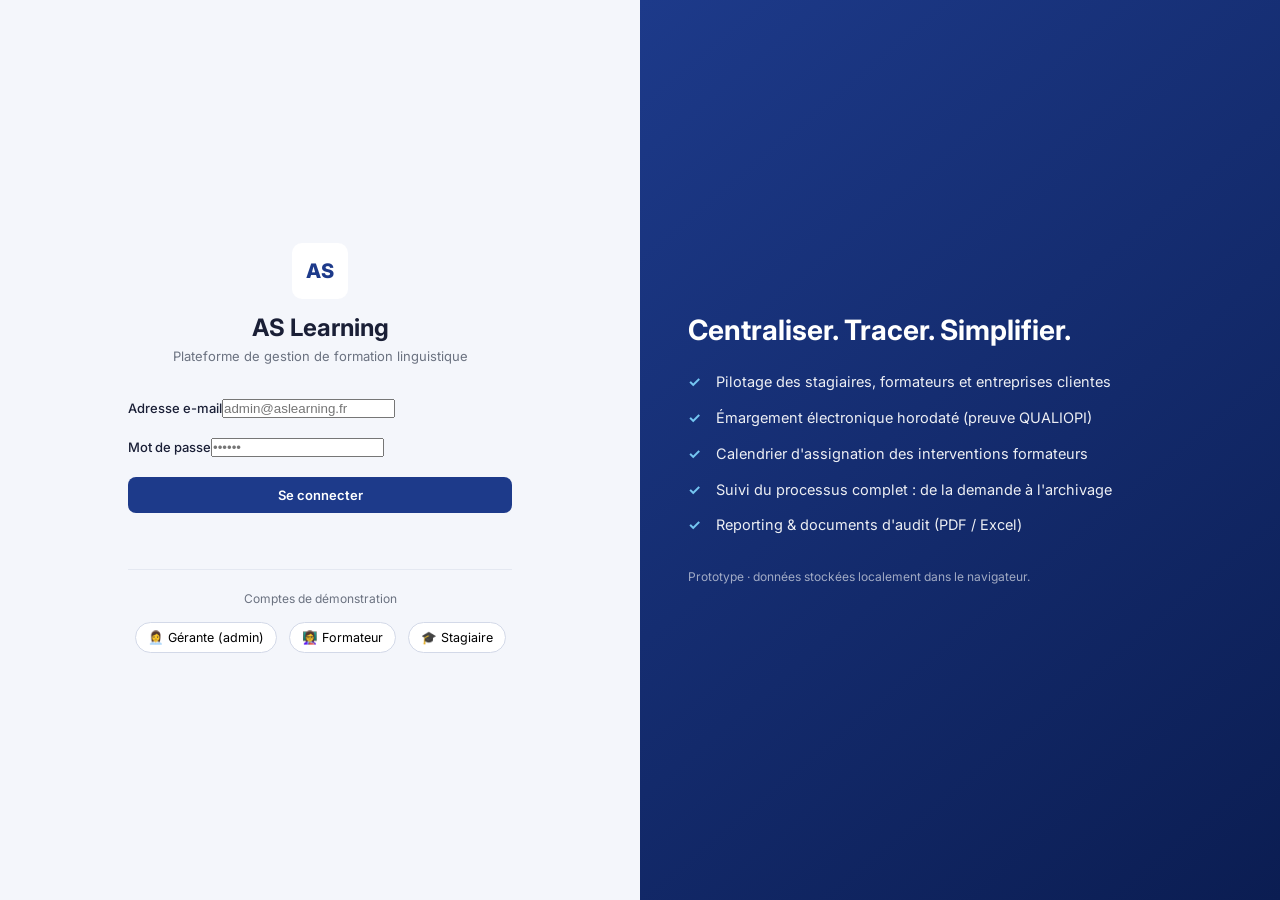
==== commit 8ac8c3ed: "Add AS Learning LMS: centralized training management app Self-contained web app (HTML/CSS/vanilla JS" ====
--- a/lms/index.html
+++ b/lms/index.html
@@ -1,1085 +1,29 @@
 <!DOCTYPE html>
 <html lang="fr">
 <head>
-<meta charset="UTF-8">
-<meta name="viewport" content="width=device-width, initial-scale=1.0">
-<title>AS Learning · LMS — Plateforme de gestion de formation</title>
-<link rel="preconnect" href="https://fonts.googleapis.com">
-<link href="https://fonts.googleapis.com/css2?family=Inter:wght@400;500;600;700;800;900&display=swap" rel="stylesheet">
-<style>
-  :root{
-    --primary:#4f46e5; --primary-dark:#3730a3; --primary-soft:#eef2ff; --primary-mid:#c7d2fe;
-    --ink:#0f172a; --dark:#1e1b4b;
-    --accent:#f59e0b; --accent-soft:#fef3c7;
-    --green:#16a34a; --green-soft:#dcfce7;
-    --red:#dc2626; --red-soft:#fee2e2;
-    --blue:#0284c7; --blue-soft:#e0f2fe;
-    --bg:#f1f5f9; --surface:#ffffff; --surface2:#f8fafc;
-    --border:#e2e8f0; --border-dark:#cbd5e1;
-    --muted:#64748b; --muted2:#94a3b8;
-    --shadow:0 1px 3px rgba(15,23,42,.08),0 1px 2px rgba(15,23,42,.04);
-    --shadow-lg:0 10px 30px rgba(15,23,42,.12);
-  }
-  *{margin:0;padding:0;box-sizing:border-box}
-  body{font-family:'Inter',system-ui,sans-serif;background:var(--bg);color:var(--ink);font-size:14px;-webkit-font-smoothing:antialiased}
-  a{color:inherit;text-decoration:none}
-  button{font-family:inherit;cursor:pointer}
-  ::-webkit-scrollbar{width:8px;height:8px}
-  ::-webkit-scrollbar-thumb{background:var(--border-dark);border-radius:4px}
-  ::-webkit-scrollbar-track{background:transparent}
-
-  /* ── LAYOUT ── */
-  .app{display:flex;min-height:100vh}
-  .sidebar{width:248px;background:var(--dark);position:fixed;left:0;top:0;bottom:0;display:flex;flex-direction:column;z-index:100}
-  .brand{padding:20px 22px;border-bottom:1px solid rgba(255,255,255,.08);display:flex;align-items:center;gap:12px}
-  .brand-logo{width:40px;height:40px;border-radius:10px;background:linear-gradient(135deg,var(--primary),var(--accent));display:flex;align-items:center;justify-content:center;font-weight:900;color:#fff;font-size:17px;flex-shrink:0}
-  .brand-txt b{color:#fff;font-size:15px;font-weight:800;letter-spacing:-.3px;display:block;line-height:1.1}
-  .brand-txt span{color:rgba(255,255,255,.45);font-size:10px;letter-spacing:1.5px;text-transform:uppercase;font-weight:600}
-  .nav{flex:1;overflow-y:auto;padding:14px 12px}
-  .nav-label{font-size:9.5px;letter-spacing:1.5px;text-transform:uppercase;color:rgba(255,255,255,.3);font-weight:700;padding:14px 12px 6px}
-  .nav-item{display:flex;align-items:center;gap:12px;padding:10px 12px;border-radius:9px;color:rgba(255,255,255,.62);font-size:13.5px;font-weight:500;transition:.15s;margin-bottom:2px;cursor:pointer}
-  .nav-item:hover{background:rgba(255,255,255,.07);color:#fff}
-  .nav-item.active{background:var(--primary);color:#fff;font-weight:600;box-shadow:0 4px 12px rgba(79,70,229,.4)}
-  .nav-ico{width:18px;height:18px;flex-shrink:0;stroke-width:2}
-  .nav-badge{margin-left:auto;font-size:10px;font-weight:700;background:rgba(255,255,255,.12);color:rgba(255,255,255,.7);padding:1px 8px;border-radius:20px}
-  .nav-item.active .nav-badge{background:rgba(255,255,255,.25);color:#fff}
-  .sb-foot{padding:14px;border-top:1px solid rgba(255,255,255,.08)}
-  .role-box{background:rgba(255,255,255,.06);border:1px solid rgba(255,255,255,.1);border-radius:10px;padding:11px 12px}
-  .role-box label{font-size:9px;letter-spacing:1px;text-transform:uppercase;color:rgba(255,255,255,.4);font-weight:700;display:block;margin-bottom:6px}
-  .role-box select{width:100%;background:rgba(0,0,0,.25);border:1px solid rgba(255,255,255,.15);color:#fff;border-radius:7px;padding:7px 8px;font-size:12.5px;font-weight:600;font-family:inherit}
-
-  .main{flex:1;margin-left:248px;min-width:0}
-  .topbar{height:62px;background:var(--surface);border-bottom:1px solid var(--border);display:flex;align-items:center;justify-content:space-between;padding:0 28px;position:sticky;top:0;z-index:50}
-  .topbar h1{font-size:17px;font-weight:800;letter-spacing:-.4px}
-  .topbar .crumb{font-size:11.5px;color:var(--muted);margin-top:1px}
-  .topbar-right{display:flex;align-items:center;gap:10px}
-  .who{display:flex;align-items:center;gap:9px;padding:5px 7px 5px 12px;border:1px solid var(--border);border-radius:30px}
-  .who .nm{font-size:12.5px;font-weight:700}.who .rl{font-size:10.5px;color:var(--muted)}
-  .who .av{width:32px;height:32px;border-radius:50%;background:var(--primary);color:#fff;display:flex;align-items:center;justify-content:center;font-weight:800;font-size:12px}
-  .view{padding:26px 28px 60px}
-
-  /* ── COMPONENTS ── */
-  .btn{display:inline-flex;align-items:center;gap:7px;padding:9px 15px;border-radius:9px;font-size:13px;font-weight:600;border:1px solid var(--border);background:var(--surface);color:var(--ink);transition:.15s}
-  .btn:hover{background:var(--surface2);border-color:var(--border-dark)}
-  .btn svg{width:15px;height:15px;stroke-width:2.2}
-  .btn-primary{background:var(--primary);border-color:var(--primary);color:#fff}
-  .btn-primary:hover{background:var(--primary-dark);border-color:var(--primary-dark)}
-  .btn-sm{padding:6px 11px;font-size:12px;border-radius:7px}
-  .btn-ghost{border-color:transparent;background:transparent}
-  .btn-ghost:hover{background:var(--surface2)}
-
-  .card{background:var(--surface);border:1px solid var(--border);border-radius:14px;box-shadow:var(--shadow)}
-  .card-h{padding:16px 20px;border-bottom:1px solid var(--border);display:flex;align-items:center;justify-content:space-between}
-  .card-h h3{font-size:14px;font-weight:700}
-  .card-b{padding:20px}
-
-  .section-row{display:flex;align-items:center;justify-content:space-between;margin-bottom:18px;flex-wrap:wrap;gap:12px}
-  .section-row h2{font-size:20px;font-weight:800;letter-spacing:-.5px}
-  .section-row p{font-size:13px;color:var(--muted);margin-top:2px}
-
-  .pill{display:inline-flex;align-items:center;gap:5px;font-size:11px;font-weight:700;padding:3px 10px;border-radius:30px;letter-spacing:.2px}
-  .pill .dot{width:6px;height:6px;border-radius:50%}
-  .pill-green{background:var(--green-soft);color:#15803d}
-  .pill-amber{background:var(--accent-soft);color:#b45309}
-  .pill-blue{background:var(--blue-soft);color:#0369a1}
-  .pill-red{background:var(--red-soft);color:#b91c1c}
-  .pill-gray{background:#f1f5f9;color:#475569}
-  .pill-indigo{background:var(--primary-soft);color:var(--primary-dark)}
-
-  table{width:100%;border-collapse:collapse}
-  th{text-align:left;font-size:10.5px;letter-spacing:.6px;text-transform:uppercase;color:var(--muted);font-weight:700;padding:11px 16px;border-bottom:1px solid var(--border);background:var(--surface2)}
-  td{padding:13px 16px;border-bottom:1px solid var(--border);font-size:13px;vertical-align:middle}
-  tr:last-child td{border-bottom:none}
-  tbody tr{transition:.12s}
-  tbody tr:hover{background:var(--surface2)}
-  .t-name{font-weight:700}
-  .t-sub{font-size:11.5px;color:var(--muted)}
-
-  .grid{display:grid;gap:16px}
-  .input,.select,textarea.input{width:100%;padding:10px 12px;border:1px solid var(--border-dark);border-radius:9px;font-size:13.5px;font-family:inherit;background:var(--surface);color:var(--ink);transition:.15s}
-  .input:focus,.select:focus,textarea.input:focus{outline:none;border-color:var(--primary);box-shadow:0 0 0 3px var(--primary-soft)}
-  .field{margin-bottom:14px}
-  .field label{display:block;font-size:12px;font-weight:600;margin-bottom:6px;color:#334155}
-  .field .hint{font-size:11px;color:var(--muted2);margin-top:4px}
-
-  /* avatar chips */
-  .chip{display:inline-flex;align-items:center;gap:8px}
-  .ava{width:30px;height:30px;border-radius:8px;display:flex;align-items:center;justify-content:center;font-weight:800;font-size:11px;color:#fff;flex-shrink:0}
-
-  /* KPI */
-  .kpis{display:grid;grid-template-columns:repeat(4,1fr);gap:16px;margin-bottom:24px}
-  .kpi{background:var(--surface);border:1px solid var(--border);border-radius:14px;padding:18px 20px;box-shadow:var(--shadow);position:relative;overflow:hidden}
-  .kpi .ic{width:38px;height:38px;border-radius:10px;display:flex;align-items:center;justify-content:center;margin-bottom:14px}
-  .kpi .ic svg{width:20px;height:20px;stroke-width:2.2}
-  .kpi .lbl{font-size:11px;color:var(--muted);font-weight:600;text-transform:uppercase;letter-spacing:.4px}
-  .kpi .val{font-size:30px;font-weight:900;letter-spacing:-1px;margin-top:2px;line-height:1}
-  .kpi .sub{font-size:11.5px;color:var(--muted2);margin-top:6px}
-
-  /* MODAL */
-  .modal-bg{position:fixed;inset:0;background:rgba(15,23,42,.55);backdrop-filter:blur(3px);z-index:200;display:flex;align-items:flex-start;justify-content:center;padding:40px 20px;overflow-y:auto;animation:fade .15s}
-  @keyframes fade{from{opacity:0}to{opacity:1}}
-  .modal{background:var(--surface);border-radius:16px;width:100%;max-width:560px;box-shadow:var(--shadow-lg);animation:pop .18s}
-  .modal.wide{max-width:760px}
-  @keyframes pop{from{opacity:0;transform:translateY(12px) scale(.98)}to{opacity:1;transform:none}}
-  .modal-h{padding:20px 24px;border-bottom:1px solid var(--border);display:flex;align-items:center;justify-content:space-between}
-  .modal-h h3{font-size:16px;font-weight:800}
-  .modal-h p{font-size:12px;color:var(--muted);margin-top:2px}
-  .modal-b{padding:24px;max-height:65vh;overflow-y:auto}
-  .modal-f{padding:16px 24px;border-top:1px solid var(--border);display:flex;justify-content:flex-end;gap:10px;background:var(--surface2);border-radius:0 0 16px 16px}
-  .x{width:32px;height:32px;border-radius:8px;border:1px solid var(--border);background:var(--surface);display:flex;align-items:center;justify-content:center;color:var(--muted);font-size:16px}
-  .x:hover{background:var(--red-soft);color:var(--red);border-color:var(--red-soft)}
-
-  /* PROCESS KANBAN */
-  .kanban{display:grid;grid-template-columns:repeat(6,minmax(200px,1fr));gap:14px;overflow-x:auto;padding-bottom:8px}
-  .kcol{background:var(--surface2);border:1px solid var(--border);border-radius:12px;display:flex;flex-direction:column;min-height:200px}
-  .kcol-h{padding:12px 13px;border-bottom:1px solid var(--border);position:sticky;top:0}
-  .kcol-h .n{font-size:9px;font-weight:800;color:var(--muted2);letter-spacing:.5px}
-  .kcol-h .t{font-size:12.5px;font-weight:700;margin-top:2px;line-height:1.2}
-  .kcol-h .c{font-size:10px;color:var(--muted);margin-top:3px}
-  .kcol-b{padding:10px;display:flex;flex-direction:column;gap:9px;flex:1}
-  .kcard{background:var(--surface);border:1px solid var(--border);border-radius:10px;padding:11px 12px;box-shadow:var(--shadow);cursor:pointer;transition:.15s}
-  .kcard:hover{border-color:var(--primary-mid);box-shadow:var(--shadow-lg);transform:translateY(-1px)}
-  .kcard .kt{font-size:12.5px;font-weight:700}
-  .kcard .ks{font-size:11px;color:var(--muted);margin-top:3px}
-  .kcard .kfoot{display:flex;align-items:center;justify-content:space-between;margin-top:9px}
-
-  /* CALENDAR */
-  .cal-head{display:flex;align-items:center;gap:14px;margin-bottom:16px}
-  .cal-nav{display:flex;gap:4px}
-  .cal-nav button{width:34px;height:34px;border-radius:9px;border:1px solid var(--border);background:var(--surface);display:flex;align-items:center;justify-content:center;font-size:15px}
-  .cal-nav button:hover{background:var(--surface2)}
-  .cal-month{font-size:17px;font-weight:800;text-transform:capitalize;min-width:180px}
-  .cal-grid{display:grid;grid-template-columns:repeat(7,1fr);gap:1px;background:var(--border);border:1px solid var(--border);border-radius:12px;overflow:hidden}
-  .cal-dow{background:var(--surface2);padding:9px;text-align:center;font-size:10.5px;font-weight:700;text-transform:uppercase;letter-spacing:.5px;color:var(--muted)}
-  .cal-cell{background:var(--surface);min-height:104px;padding:7px 7px 5px;position:relative;transition:.12s}
-  .cal-cell:hover{background:var(--surface2)}
-  .cal-cell.out{background:#fbfcfe;color:var(--muted2)}
-  .cal-cell.today{background:var(--primary-soft)}
-  .cal-date{font-size:12px;font-weight:700;margin-bottom:5px}
-  .cal-cell.today .cal-date{color:var(--primary);width:22px;height:22px;background:var(--primary);color:#fff;border-radius:50%;display:flex;align-items:center;justify-content:center}
-  .cal-add{position:absolute;top:6px;right:6px;width:20px;height:20px;border-radius:6px;border:1px solid var(--border);background:var(--surface);color:var(--muted);display:none;align-items:center;justify-content:center;font-size:14px;line-height:1}
-  .cal-cell:hover .cal-add{display:flex}
-  .ev{font-size:10.5px;padding:3px 6px;border-radius:5px;margin-bottom:3px;cursor:pointer;font-weight:600;white-space:nowrap;overflow:hidden;text-overflow:ellipsis;border-left:3px solid}
-  .ev .evt{font-size:9.5px;opacity:.85;font-weight:500}
-
-  .empty{text-align:center;padding:50px 20px;color:var(--muted)}
-  .empty svg{width:42px;height:42px;stroke-width:1.6;color:var(--muted2);margin-bottom:12px}
-  .empty p{font-size:13px}
-
-  .legend{display:flex;flex-wrap:wrap;gap:12px;margin-top:14px}
-  .legend span{display:inline-flex;align-items:center;gap:6px;font-size:11.5px;color:var(--muted);font-weight:500}
-  .legend i{width:11px;height:11px;border-radius:3px;display:inline-block}
-
-  /* signature pad */
-  .sigpad{border:2px dashed var(--border-dark);border-radius:10px;background:var(--surface2);touch-action:none;display:block;width:100%;cursor:crosshair}
-  .sig-done{border:2px solid var(--green);border-radius:10px;background:var(--green-soft);padding:14px;display:flex;align-items:center;gap:10px;font-size:13px;font-weight:600;color:#15803d}
-
-  .progress{height:7px;background:var(--border);border-radius:5px;overflow:hidden}
-  .progress > i{display:block;height:100%;background:var(--primary);border-radius:5px}
-
-  .tabs{display:flex;gap:4px;border-bottom:1px solid var(--border);margin-bottom:20px}
-  .tab{padding:10px 16px;font-size:13px;font-weight:600;color:var(--muted);border-bottom:2px solid transparent;cursor:pointer;margin-bottom:-1px}
-  .tab.active{color:var(--primary);border-bottom-color:var(--primary)}
-
-  .toast{position:fixed;bottom:24px;left:50%;transform:translateX(-50%);background:var(--ink);color:#fff;padding:12px 20px;border-radius:10px;font-size:13px;font-weight:600;box-shadow:var(--shadow-lg);z-index:300;display:flex;align-items:center;gap:9px;animation:pop .2s}
-  .toast svg{width:17px;height:17px;color:#4ade80}
-
-  .stars{display:inline-flex;gap:2px}
-  .star{font-size:15px;color:var(--accent)}
-  .star.off{color:var(--border-dark)}
-
-  .two-col{display:grid;grid-template-columns:1.6fr 1fr;gap:20px}
-  @media(max-width:1100px){.two-col{grid-template-columns:1fr}.kpis{grid-template-columns:repeat(2,1fr)}}
-</style>
+  <meta charset="UTF-8">
+  <meta name="viewport" content="width=device-width, initial-scale=1.0">
+  <title>AS Learning — LMS</title>
+  <meta name="description" content="Plateforme de gestion de formation linguistique d'AS Learning (LMS) : stagiaires, formateurs, émargement, calendrier et conformité QUALIOPI.">
+  <link rel="preconnect" href="https://fonts.googleapis.com">
+  <link href="https://fonts.googleapis.com/css2?family=Inter:wght@400;500;600;700;800&display=swap" rel="stylesheet">
+  <link rel="stylesheet" href="css/styles.css">
 </head>
 <body>
-<div class="app">
-  <aside class="sidebar">
-    <div class="brand">
-      <div class="brand-logo">AS</div>
-      <div class="brand-txt"><b>AS Learning</b><span>LMS · Formation</span></div>
-    </div>
-    <nav class="nav" id="nav"></nav>
-    <div class="sb-foot">
-      <div class="role-box">
-        <label>Connecté en tant que</label>
-        <select id="roleSel" onchange="App.setRole(this.value)">
-          <option value="admin">Administrateur (gérante)</option>
-          <option value="formateur">Formateur</option>
-          <option value="stagiaire">Stagiaire</option>
-        </select>
-      </div>
-    </div>
-  </aside>
-  <div class="main">
-    <header class="topbar">
-      <div><h1 id="pageTitle">Tableau de bord</h1><div class="crumb" id="pageCrumb">Vue d'ensemble de l'activité de formation</div></div>
-      <div class="topbar-right">
-        <button class="btn btn-sm" onclick="App.resetDemo()" title="Réinitialiser les données de démo">
-          <svg viewBox="0 0 24 24" fill="none" stroke="currentColor"><path d="M3 12a9 9 0 1 0 9-9 9 9 0 0 0-6.4 2.6L3 8"/><path d="M3 3v5h5"/></svg>
-          Démo
-        </button>
-        <div class="who"><div><div class="nm" id="whoName">A. Graingeot</div><div class="rl" id="whoRole">Administratrice</div></div><div class="av" id="whoAv">AG</div></div>
-      </div>
-    </header>
-    <main class="view" id="view"></main>
-  </div>
-</div>
-<div id="modalRoot"></div>
-<div id="toastRoot"></div>
+  <div id="app"></div>
 
-<script>
-/* ============================================================
-   AS LEARNING — LMS  (prototype mono-fichier, persistance localStorage)
-   Couvre : centralisation des données · processus administratif 6 étapes
-   (cf. cartographie) · calendrier d'assignation des interventions formateurs
-   · émargement électronique · suivi de séance · programmes & auto-évaluation
-   · supports · reporting QUALIOPI
-   ============================================================ */
-
-/* ---------- ICONS (inline svg) ---------- */
-const I = {
-  dash:'<path d="M3 13h8V3H3zM13 21h8V11h-8zM13 3v6h8V3zM3 21h8v-6H3z"/>',
-  process:'<path d="M3 3h7v7H3zM14 3h7v7h-7zM14 14h7v7h-7zM3 14h7v7H3z"/><path d="M10 6.5h4M17.5 10v4M10 17.5h4M6.5 10v4"/>',
-  users:'<path d="M16 21v-2a4 4 0 0 0-4-4H6a4 4 0 0 0-4 4v2"/><circle cx="9" cy="7" r="4"/><path d="M22 21v-2a4 4 0 0 0-3-3.87M16 3.13a4 4 0 0 1 0 7.75"/>',
-  teacher:'<path d="M22 10v6M2 10l10-5 10 5-10 5z"/><path d="M6 12v5c3 3 9 3 12 0v-5"/>',
-  cal:'<rect x="3" y="4" width="18" height="18" rx="2"/><path d="M16 2v4M8 2v4M3 10h18"/>',
-  sign:'<path d="M12 19l7-7 3 3-7 7-3-3zM18 13l-1.5-7.5L2 2l3.5 14.5L13 18zM2 2l7.586 7.586"/><circle cx="11" cy="11" r="2"/>',
-  book:'<path d="M4 19.5A2.5 2.5 0 0 1 6.5 17H20"/><path d="M6.5 2H20v20H6.5A2.5 2.5 0 0 1 4 19.5v-15A2.5 2.5 0 0 1 6.5 2z"/>',
-  target:'<circle cx="12" cy="12" r="10"/><circle cx="12" cy="12" r="6"/><circle cx="12" cy="12" r="2"/>',
-  folder:'<path d="M22 19a2 2 0 0 1-2 2H4a2 2 0 0 1-2-2V5a2 2 0 0 1 2-2h5l2 3h9a2 2 0 0 1 2 2z"/>',
-  report:'<path d="M14 2H6a2 2 0 0 0-2 2v16a2 2 0 0 0 2 2h12a2 2 0 0 0 2-2V8z"/><path d="M14 2v6h6M16 13H8M16 17H8M10 9H8"/>',
-  clock:'<circle cx="12" cy="12" r="10"/><path d="M12 6v6l4 2"/>',
-  check:'<path d="M20 6 9 17l-5-5"/>',
-  plus:'<path d="M12 5v14M5 12h14"/>',
-  hours:'<circle cx="12" cy="12" r="10"/><path d="M12 6v6l4 2"/>',
-  trend:'<path d="M22 7 13.5 15.5 8.5 10.5 2 17"/><path d="M16 7h6v6"/>',
-  alert:'<path d="M10.29 3.86 1.82 18a2 2 0 0 0 1.71 3h16.94a2 2 0 0 0 1.71-3L13.71 3.86a2 2 0 0 0-3.42 0z"/><path d="M12 9v4M12 17h.01"/>',
-  doc:'<path d="M14 2H6a2 2 0 0 0-2 2v16a2 2 0 0 0 2 2h12a2 2 0 0 0 2-2V8z"/><path d="M14 2v6h6"/>'
-};
-const svg=(p,cls)=>`<svg class="${cls||''}" viewBox="0 0 24 24" fill="none" stroke="currentColor" stroke-linecap="round" stroke-linejoin="round">${p}</svg>`;
-
-/* ---------- SEED DATA ---------- */
-const COLORS=['#4f46e5','#0284c7','#16a34a','#f59e0b','#db2777','#7c3aed','#0d9488','#dc2626'];
-const STEPS=[
-  {n:1,t:'Prise de contact & Audit',c:'Demande, audit CECR, auto-évaluation, objectifs'},
-  {n:2,t:'Construction de l\'offre',c:'Formule, programme, devis, proposition'},
-  {n:3,t:'Mise en place administrative',c:'Conventions, formateur, planning, convocations'},
-  {n:4,t:'Déroulement de la formation',c:'Guide d\'animation, émargement, relances'},
-  {n:5,t:'Clôture & Certification',c:'Certificat de réalisation, satisfaction'},
-  {n:6,t:'Facturation & Archivage',c:'Factures + feuilles de présence, dépôt OPCO/CPF'}
-];
-
-function seed(){
-  const formateurs=[
-    {id:'f1',nom:'Sarah Mitchell',langue:'Anglais',email:'s.mitchell@aslearning.fr',tel:'06 12 34 56 78',natif:true,color:COLORS[0]},
-    {id:'f2',nom:'Klaus Bauer',langue:'Allemand',email:'k.bauer@aslearning.fr',tel:'06 22 11 33 44',natif:true,color:COLORS[1]},
-    {id:'f3',nom:'Elena Rossi',langue:'Italien',email:'e.rossi@aslearning.fr',tel:'06 55 66 77 88',natif:true,color:COLORS[2]},
-    {id:'f4',nom:'Diego Fernández',langue:'Espagnol',email:'d.fernandez@aslearning.fr',tel:'06 99 88 77 66',natif:true,color:COLORS[3]},
-    {id:'f5',nom:'James Carter',langue:'Anglais',email:'j.carter@aslearning.fr',tel:'06 44 55 66 77',natif:true,color:COLORS[4]},
-    {id:'f6',nom:'Anja Novak',langue:'Allemand',email:'a.novak@aslearning.fr',tel:'06 33 44 55 66',natif:true,color:COLORS[5]},
-    {id:'f7',nom:'Lucia Greco',langue:'Italien',email:'l.greco@aslearning.fr',tel:'06 11 22 33 44',natif:true,color:COLORS[6]},
-    {id:'f8',nom:'Tom Wilson',langue:'Anglais',email:'t.wilson@aslearning.fr',tel:'06 77 88 99 00',natif:true,color:COLORS[7]}
-  ];
-  const ent=['Daimler Truck','ArcelorMittal','Soprema','Hager Group','Lohr Industrie','Kuhn SAS','Mars Wrigley','De Dietrich'];
-  const prenoms=['Julien','Marie','Thomas','Camille','Nicolas','Sophie','Pierre','Laura','Antoine','Émilie','Maxime','Claire'];
-  const noms=['Weber','Schmitt','Muller','Klein','Meyer','Wagner','Becker','Hoffmann','Schneider','Fischer','Braun','Lambert'];
-  const langues=['Anglais','Allemand','Italien','Espagnol'];
-  const niveaux=['A1','A2','B1','B2','C1'];
-  const profils=['Technicien','Cadre','Dirigeant'];
-  const objs=['Réunions internationales','Négociation commerciale','Rédaction e-mails pro','Présentations clients','Communication technique','Préparation TOEIC','Échanges fournisseurs','Accueil visiteurs étrangers'];
-
-  const stagiaires=[];
-  for(let i=0;i<12;i++){
-    const lg=langues[i%4];
-    const f=formateurs.find(x=>x.langue===lg)||formateurs[0];
-    const vol=[20,30,40,50,15][i%5];
-    const done=Math.round(vol*[0.2,0.55,0.8,0.35,0.95,0.1,0.65,0.45,0.7,0.3,0.5,0.85][i]);
-    stagiaires.push({
-      id:'s'+(i+1),
-      prenom:prenoms[i],nom:noms[i],
-      entreprise:ent[i%ent.length],
-      langue:lg, niveauInitial:niveaux[i%5], niveauVise:niveaux[Math.min(4,(i%5)+1)],
-      profil:profils[i%3], objectif:objs[i%objs.length],
-      formateurId:f.id, volumeHeures:vol, heuresRealisees:done,
-      modalite:i%5===0?'Présentiel':'Visio',
-      financement:['OPCO','CPF','Plan entreprise','OPCO'][i%4],
-      statut:done>=vol?'Terminé':(done>0?'En cours':'À démarrer'),
-      email:prenoms[i].toLowerCase()+'.'+noms[i].toLowerCase()+'@exemple.fr',
-      autoEval:i<7?{niveau:niveaux[i%5],confiance:[2,3,2,4,3,2,3][i],besoins:objs[i%objs.length],dispo:'Mardi & jeudi matin',date:'2026-0'+((i%5)+1)+'-12'}:null
-    });
-  }
-
-  // dossiers (process) — un par stagiaire récent + quelques prospects
-  const dossiers=stagiaires.map((s,i)=>({
-    id:'d'+(i+1), stagiaireId:s.id, client:s.entreprise,
-    etape: s.statut==='Terminé'?6:(s.statut==='En cours'?4:[1,2,3][i%3]),
-    montant:[2400,3600,4800,6000,1800][i%5],
-    date:'2026-0'+((i%6)+1)+'-0'+((i%9)+1),
-    notes:''
-  }));
-  // 2 prospects sans stagiaire encore
-  dossiers.push({id:'d13',stagiaireId:null,client:'Punch Powerglide',etape:1,montant:0,date:'2026-06-02',notes:'Demande reçue par mail — audit à planifier'});
-  dossiers.push({id:'d14',stagiaireId:null,client:'Mathis SAS',etape:2,montant:3200,date:'2026-06-05',notes:'Offre en cours de rédaction'});
-
-  // séances (calendrier) — réparties autour de la date du jour
-  const seances=[];
-  const today=new Date(); today.setHours(0,0,0,0);
-  let sid=1;
-  const slots=[['09:00','10:30'],['11:00','12:30'],['14:00','15:30'],['16:00','17:30']];
-  for(let d=-20;d<=25;d++){
-    if(Math.random()<0.55){
-      const date=new Date(today); date.setDate(today.getDate()+d);
-      if(date.getDay()===0||date.getDay()===6) continue;
-      const nb=Math.random()<0.4?2:1;
-      const used=[];
-      for(let k=0;k<nb;k++){
-        const st=stagiaires[Math.floor(Math.random()*stagiaires.length)];
-        if(used.includes(st.id))continue; used.push(st.id);
-        const slot=slots[Math.floor(Math.random()*slots.length)];
-        const past=d<0||(d===0);
-        seances.push({
-          id:'se'+(sid++), stagiaireId:st.id, formateurId:st.formateurId,
-          date:fmtD(date), debut:slot[0], fin:slot[1],
-          modalite:st.modalite,
-          statut: past?'Réalisée':'Planifiée',
-          emargement: past?{stagiaire:'(signé)',formateur:'(signé)',ts:date.toISOString()}:null,
-          suivi: past?{objectifs:'Révision '+st.objectif.toLowerCase(),ressources:'Support PDF + audio',progression:[3,4,5][k%3],commentaires:'Bonne participation, à consolider.'}:null
-        });
-      }
-    }
-  }
-
-  const supports=[
-    {id:'sup1',stagiaireId:'s1',nom:'Business English — Unit 3.pdf',type:'PDF',taille:'1.2 Mo',date:'2026-05-10',formateurId:'f1'},
-    {id:'sup2',stagiaireId:'s1',nom:'Listening exercise - meetings.mp3',type:'Audio',taille:'4.8 Mo',date:'2026-05-10',formateurId:'f1'},
-    {id:'sup3',stagiaireId:'s2',nom:'Deutsch im Beruf - Kapitel 2.pdf',type:'PDF',taille:'2.1 Mo',date:'2026-05-12',formateurId:'f2'},
-    {id:'sup4',stagiaireId:'s3',nom:'Italiano commerciale.pdf',type:'PDF',taille:'1.6 Mo',date:'2026-05-14',formateurId:'f3'}
-  ];
-
-  const programmes=[
-    {id:'p1',stagiaireId:'s1',titre:'Anglais professionnel — Réunions & négociation',duree:30,modules:['Vocabulaire métier','Conduite de réunion','Négociation','Préparation TOEIC'],modele:'Cadre'},
-    {id:'p2',stagiaireId:'s2',titre:'Allemand technique — Échanges fournisseurs',duree:40,modules:['Vocabulaire technique','Rédaction e-mails','Appels téléphoniques','Visite de site'],modele:'Technicien'}
-  ];
-
-  return {formateurs,stagiaires,dossiers,seances,supports,programmes,
-    settings:{role:'admin'}};
-}
-
-/* ---------- STORE ---------- */
-const KEY='aslearning_lms_v1';
-const DB={
-  data:null,
-  load(){ try{const r=localStorage.getItem(KEY); this.data=r?JSON.parse(r):seed(); if(!r)this.save();}catch(e){this.data=seed();} },
-  save(){ localStorage.setItem(KEY,JSON.stringify(this.data)); },
-  reset(){ this.data=seed(); this.save(); }
-};
-
-/* ---------- HELPERS ---------- */
-function fmtD(d){const y=d.getFullYear(),m=String(d.getMonth()+1).padStart(2,'0'),da=String(d.getDate()).padStart(2,'0');return `${y}-${m}-${da}`;}
-function parseD(s){const[y,m,d]=s.split('-').map(Number);return new Date(y,m-1,d);}
-function initials(s){return s.split(' ').map(w=>w[0]).join('').slice(0,2).toUpperCase();}
-function uid(p){return p+Math.random().toString(36).slice(2,8);}
-function esc(s){return(s==null?'':String(s)).replace(/[&<>"]/g,c=>({'&':'&amp;','<':'&lt;','>':'&gt;','"':'&quot;'}[c]));}
-const stag=id=>DB.data.stagiaires.find(s=>s.id===id);
-const form=id=>DB.data.formateurs.find(f=>f.id===id);
-const stagName=id=>{const s=stag(id);return s?s.prenom+' '+s.nom:'—';};
-const MONTHS=['janvier','février','mars','avril','mai','juin','juillet','août','septembre','octobre','novembre','décembre'];
-const DOW=['Lun','Mar','Mer','Jeu','Ven','Sam','Dim'];
-function frDate(s){const d=parseD(s);return d.getDate()+' '+MONTHS[d.getMonth()].slice(0,4)+'. '+d.getFullYear();}
-function statutPill(st){const m={'Terminé':'green','En cours':'blue','À démarrer':'gray'};return `<span class="pill pill-${m[st]||'gray'}"><span class="dot" style="background:currentColor"></span>${st}</span>`;}
-
-/* ---------- APP / ROUTER ---------- */
-const App={
-  page:'dash',
-  roles:{admin:{name:'A. Graingeot',role:'Administratrice',av:'AG'},formateur:{name:'Sarah Mitchell',role:'Formatrice · Anglais',av:'SM'},stagiaire:{name:'Julien Weber',role:'Stagiaire · Daimler Truck',av:'JW'}},
-  nav:[
-    {id:'dash',t:'Tableau de bord',i:I.dash,roles:['admin','formateur','stagiaire']},
-    {id:'process',t:'Processus formation',i:I.process,roles:['admin'],sec:'Gestion'},
-    {id:'stagiaires',t:'Stagiaires',i:I.users,roles:['admin','formateur']},
-    {id:'formateurs',t:'Formateurs',i:I.teacher,roles:['admin']},
-    {id:'calendar',t:'Calendrier',i:I.cal,roles:['admin','formateur','stagiaire'],sec:'Pédagogie'},
-    {id:'emargement',t:'Émargement',i:I.sign,roles:['admin','formateur','stagiaire']},
-    {id:'suivi',t:'Suivi de séance',i:I.book,roles:['admin','formateur']},
-    {id:'programmes',t:'Programmes & Auto-éval.',i:I.target,roles:['admin','formateur','stagiaire']},
-    {id:'supports',t:'Supports pédagogiques',i:I.folder,roles:['admin','formateur','stagiaire']},
-    {id:'reporting',t:'Reporting QUALIOPI',i:I.report,roles:['admin'],sec:'Conformité'}
-  ],
-  start(){ DB.load(); this.page='dash'; if(DB.data.settings&&DB.data.settings.role){document.getElementById('roleSel').value=DB.data.settings.role;} this.renderNav(); this.go('dash'); },
-  get role(){return (DB.data.settings&&DB.data.settings.role)||'admin';},
-  setRole(r){ DB.data.settings.role=r; DB.save(); this.renderNav(); const w=this.roles[r]; whoName.textContent=w.name;whoRole.textContent=w.role;whoAv.textContent=w.av; if(!this.nav.find(n=>n.id===this.page&&n.roles.includes(r)))this.page='dash'; this.go(this.page); },
-  renderNav(){
-    const r=this.role; let html='';let lastSec=null;
-    this.nav.filter(n=>n.roles.includes(r)).forEach(n=>{
-      if(n.sec&&n.sec!==lastSec){html+=`<div class="nav-label">${n.sec}</div>`;lastSec=n.sec;}
-      else if(!lastSec&&!n.sec){}
-      const badge=this.navBadge(n.id);
-      html+=`<div class="nav-item ${n.id===this.page?'active':''}" onclick="App.go('${n.id}')">${svg(n.i,'nav-ico')}<span>${n.t}</span>${badge!=null?`<span class="nav-badge">${badge}</span>`:''}</div>`;
-    });
-    document.getElementById('nav').innerHTML=html;
-    const w=this.roles[r];whoName.textContent=w.name;whoRole.textContent=w.role;whoAv.textContent=w.av;
-  },
-  navBadge(id){
-    if(id==='stagiaires')return DB.data.stagiaires.filter(s=>s.statut!=='Terminé').length;
-    if(id==='process')return DB.data.dossiers.filter(d=>d.etape<6).length;
-    if(id==='emargement')return DB.data.seances.filter(s=>s.statut==='Réalisée'&&(!s.emargement||!s.emargement.stagiaire)).length||null;
-    return null;
-  },
-  go(p){ this.page=p; this.renderNav(); const v=Views[p]||Views.dash; const meta=this.nav.find(n=>n.id===p)||{t:''};
-    document.getElementById('pageTitle').textContent=meta.t; document.getElementById('pageCrumb').textContent=CRUMB[p]||'';
-    document.getElementById('view').innerHTML=v(); window.scrollTo(0,0); if(AFTER[p])AFTER[p](); },
-  resetDemo(){ if(confirm('Réinitialiser toutes les données de démonstration ?')){DB.reset();toast('Données de démo réinitialisées');this.go(this.page);} }
-};
-const CRUMB={dash:'Vue d\'ensemble de l\'activité de formation',process:'De la demande à la facturation — cartographie du processus',stagiaires:'Fiches, parcours et suivi des apprenants',formateurs:'Équipe pédagogique et disponibilités',calendar:'Planification et assignation des interventions',emargement:'Signature électronique horodatée (preuve QUALIOPI)',suivi:'Cahier d\'animation séance par séance',programmes:'Programmes personnalisés et auto-évaluations',supports:'Ressources pédagogiques par stagiaire',reporting:'Indicateurs et documents d\'audit QUALIOPI'};
-
-/* ---------- MODAL / TOAST ---------- */
-function modal(html){document.getElementById('modalRoot').innerHTML=`<div class="modal-bg" onclick="if(event.target===this)closeModal()">${html}</div>`;}
-function closeModal(){document.getElementById('modalRoot').innerHTML='';}
-function toast(msg){const r=document.getElementById('toastRoot');r.innerHTML=`<div class="toast">${svg(I.check)}${esc(msg)}</div>`;setTimeout(()=>r.innerHTML='',2400);}
-function val(id){const e=document.getElementById(id);return e?e.value.trim():'';}
-
-/* ============================================================
-   VIEWS
-   ============================================================ */
-const Views={};
-const AFTER={};
-
-/* ---- DASHBOARD ---- */
-Views.dash=function(){
-  const d=DB.data; const role=App.role;
-  const actifs=d.stagiaires.filter(s=>s.statut!=='Terminé').length;
-  const totH=d.stagiaires.reduce((a,s)=>a+s.volumeHeures,0);
-  const realH=d.stagiaires.reduce((a,s)=>a+s.heuresRealisees,0);
-  const seancesReal=d.seances.filter(s=>s.statut==='Réalisée');
-  const signed=seancesReal.filter(s=>s.emargement&&s.emargement.stagiaire).length;
-  const assiduite=seancesReal.length?Math.round(signed/seancesReal.length*100):100;
-  const today=fmtD(new Date());
-  const todaySeances=d.seances.filter(s=>s.date===today).sort((a,b)=>a.debut.localeCompare(b.debut));
-  const upcoming=d.seances.filter(s=>s.date>=today&&s.statut==='Planifiée').sort((a,b)=>a.date.localeCompare(b.date)||a.debut.localeCompare(b.debut)).slice(0,6);
-
-  const kpi=(ic,col,lbl,v,sub)=>`<div class="kpi"><div class="ic" style="background:${col}20;color:${col}">${svg(ic)}</div><div class="lbl">${lbl}</div><div class="val">${v}</div><div class="sub">${sub}</div></div>`;
-
-  let html=`<div class="kpis">
-    ${kpi(I.users,'#4f46e5','Stagiaires actifs',actifs,`${d.stagiaires.length} au total`)}
-    ${kpi(I.hours,'#0284c7','Heures réalisées',realH+'h',`sur ${totH}h planifiées`)}
-    ${kpi(I.trend,'#16a34a','Taux d\'assiduité',assiduite+'%',`${signed}/${seancesReal.length} séances émargées`)}
-    ${kpi(I.teacher,'#f59e0b','Formateurs',d.formateurs.length,`${[...new Set(d.formateurs.map(f=>f.langue))].length} langues couvertes`)}
-  </div>`;
-
-  html+=`<div class="two-col">
-    <div class="card">
-      <div class="card-h"><h3>Séances à venir</h3><button class="btn btn-sm" onclick="App.go('calendar')">Voir le calendrier</button></div>
-      <div class="card-b" style="padding:0">
-        ${upcoming.length?`<table><thead><tr><th>Date</th><th>Stagiaire</th><th>Formateur</th><th>Créneau</th><th>Modalité</th></tr></thead><tbody>
-        ${upcoming.map(s=>{const f=form(s.formateurId);return `<tr><td><b>${frDate(s.date)}</b></td><td>${stagName(s.stagiaireId)}</td><td><span class="chip"><span class="ava" style="background:${f.color}">${initials(f.nom)}</span>${f.nom}</span></td><td>${s.debut} – ${s.fin}</td><td><span class="pill pill-${s.modalite==='Visio'?'blue':'amber'}">${s.modalite}</span></td></tr>`;}).join('')}
-        </tbody></table>`:`<div class="empty">${svg(I.cal)}<p>Aucune séance planifiée à venir.</p></div>`}
-      </div>
-    </div>
-    <div class="card">
-      <div class="card-h"><h3>Aujourd'hui · ${frDate(today)}</h3></div>
-      <div class="card-b">
-        ${todaySeances.length?todaySeances.map(s=>{const f=form(s.formateurId);return `<div style="display:flex;gap:11px;align-items:center;padding:9px 0;border-bottom:1px solid var(--border)"><div style="text-align:center;min-width:46px"><div style="font-weight:800;font-size:13px">${s.debut}</div><div style="font-size:10px;color:var(--muted)">${s.fin}</div></div><div style="width:3px;height:34px;border-radius:3px;background:${f.color}"></div><div><div style="font-weight:700;font-size:12.5px">${stagName(s.stagiaireId)}</div><div style="font-size:11px;color:var(--muted)">${f.nom} · ${s.modalite}</div></div></div>`;}).join(''):`<div class="empty" style="padding:30px 10px">${svg(I.clock)}<p>Pas de séance aujourd'hui.</p></div>`}
-      </div>
-    </div>
-  </div>`;
-
-  // process overview
-  html+=`<div class="card" style="margin-top:20px">
-    <div class="card-h"><h3>Pipeline du processus de formation</h3><button class="btn btn-sm" onclick="App.go('process')">Détailler</button></div>
-    <div class="card-b">
-      <div style="display:grid;grid-template-columns:repeat(6,1fr);gap:10px">
-      ${STEPS.map(st=>{const n=d.dossiers.filter(x=>x.etape===st.n).length;return `<div style="text-align:center"><div style="font-size:26px;font-weight:900;color:var(--primary)">${n}</div><div style="font-size:10.5px;color:var(--muted);font-weight:600;margin-top:2px;line-height:1.25">${st.n}. ${st.t}</div></div>`;}).join('')}
-      </div>
-    </div>
-  </div>`;
-  return html;
-};
-
-/* ---- PROCESS (kanban 6 étapes) ---- */
-Views.process=function(){
-  const d=DB.data;
-  let html=`<div class="section-row"><div><h2>Processus administratif</h2><p>Cartographie en 6 étapes — de la demande de formation à la facturation et l'archivage</p></div><button class="btn btn-primary" onclick="Forms.dossier()">${svg(I.plus)}Nouveau dossier</button></div>`;
-  html+=`<div class="kanban">${STEPS.map(st=>{
-    const items=d.dossiers.filter(x=>x.etape===st.n);
-    return `<div class="kcol"><div class="kcol-h"><div class="n">ÉTAPE ${st.n}</div><div class="t">${st.t}</div><div class="c">${st.c}</div></div>
-    <div class="kcol-b">${items.length?items.map(x=>{
-      const s=x.stagiaireId?stag(x.stagiaireId):null;
-      const f=s?form(s.formateurId):null;
-      return `<div class="kcard" onclick="Forms.dossierDetail('${x.id}')">
-        <div class="kt">${esc(x.client)}</div>
-        <div class="ks">${s?esc(s.prenom+' '+s.nom)+' · '+esc(s.langue):'<i>Prospect</i>'}</div>
-        <div class="kfoot">${x.montant?`<span class="pill pill-indigo">${x.montant.toLocaleString('fr')} €</span>`:'<span class="pill pill-gray">à chiffrer</span>'}${f?`<span class="ava" style="background:${f.color};width:24px;height:24px;font-size:9px" title="${esc(f.nom)}">${initials(f.nom)}</span>`:''}</div>
-      </div>`;}).join(''):`<div style="text-align:center;color:var(--muted2);font-size:11px;padding:14px 4px">—</div>`}</div></div>`;
-  }).join('')}</div>`;
-  return html;
-};
-
-/* ---- STAGIAIRES ---- */
-let stagFilter='';
-Views.stagiaires=function(){
-  const d=DB.data;
-  let rows=d.stagiaires;
-  if(App.role==='formateur')rows=rows.filter(s=>s.formateurId==='f1');
-  if(stagFilter)rows=rows.filter(s=>s.langue===stagFilter);
-  let html=`<div class="section-row"><div><h2>Stagiaires</h2><p>${rows.length} apprenant(s) · fiches, parcours et volume d'heures</p></div>
-    <div style="display:flex;gap:10px">
-      <select class="select" style="width:auto" onchange="App._stagFilter(this.value)"><option value="">Toutes les langues</option>${[...new Set(d.stagiaires.map(s=>s.langue))].map(l=>`<option ${stagFilter===l?'selected':''}>${l}</option>`).join('')}</select>
-      ${App.role==='admin'?`<button class="btn btn-primary" onclick="Forms.stagiaire()">${svg(I.plus)}Nouveau stagiaire</button>`:''}
-    </div></div>`;
-  if(!rows.length)return html+`<div class="card"><div class="empty">${svg(I.users)}<p>Aucun stagiaire pour ce filtre.</p></div></div>`;
-  html+=`<div class="card"><table id="stagTable"><thead><tr><th>Stagiaire</th><th>Entreprise</th><th>Langue / Niveau</th><th>Formateur</th><th>Progression</th><th>Statut</th><th>Financement</th></tr></thead><tbody>`;
-  html+=rows.map(s=>{
-    const f=form(s.formateurId);const pct=Math.round(s.heuresRealisees/s.volumeHeures*100);
-    return `<tr style="cursor:pointer" onclick="Forms.stagiaireDetail('${s.id}')">
-      <td><div class="chip"><span class="ava" style="background:${f?f.color:'#888'}">${initials(s.prenom+' '+s.nom)}</span><div><div class="t-name">${esc(s.prenom)} ${esc(s.nom)}</div><div class="t-sub">${esc(s.profil)}</div></div></div></td>
-      <td>${esc(s.entreprise)}</td>
-      <td><span class="pill pill-indigo">${esc(s.langue)}</span> <span class="t-sub">${s.niveauInitial}→${s.niveauVise}</span></td>
-      <td>${f?esc(f.nom):'—'}</td>
-      <td><div style="display:flex;align-items:center;gap:8px"><div class="progress" style="width:80px"><i style="width:${pct}%"></i></div><span class="t-sub">${s.heuresRealisees}/${s.volumeHeures}h</span></div></td>
-      <td>${statutPill(s.statut)}</td>
-      <td><span class="pill pill-gray">${esc(s.financement)}</span></td>
-    </tr>`;}).join('');
-  html+=`</tbody></table></div>`;
-  return html;
-};
-
-/* ---- FORMATEURS ---- */
-Views.formateurs=function(){
-  const d=DB.data;
-  let html=`<div class="section-row"><div><h2>Formateurs</h2><p>Équipe pédagogique externe · ${d.formateurs.length} formateurs natifs</p></div><button class="btn btn-primary" onclick="Forms.formateur()">${svg(I.plus)}Ajouter un formateur</button></div>`;
-  html+=`<div class="grid" style="grid-template-columns:repeat(auto-fill,minmax(290px,1fr))">`;
-  html+=d.formateurs.map(f=>{
-    const sts=d.stagiaires.filter(s=>s.formateurId===f.id);
-    const actifs=sts.filter(s=>s.statut!=='Terminé').length;
-    const h=d.seances.filter(s=>s.formateurId===f.id&&s.statut==='Réalisée').length;
-    return `<div class="card"><div class="card-b">
-      <div style="display:flex;align-items:center;gap:12px;margin-bottom:14px">
-        <span class="ava" style="background:${f.color};width:44px;height:44px;font-size:15px;border-radius:11px">${initials(f.nom)}</span>
-        <div><div style="font-weight:800;font-size:15px">${esc(f.nom)}</div><div class="t-sub">${esc(f.langue)} ${f.natif?'· natif':''}</div></div>
-      </div>
-      <div style="display:flex;gap:8px;margin-bottom:12px">
-        <div style="flex:1;background:var(--surface2);border-radius:9px;padding:9px;text-align:center"><div style="font-weight:900;font-size:18px;color:var(--primary)">${sts.length}</div><div class="t-sub">stagiaires</div></div>
-        <div style="flex:1;background:var(--surface2);border-radius:9px;padding:9px;text-align:center"><div style="font-weight:900;font-size:18px;color:var(--green)">${actifs}</div><div class="t-sub">actifs</div></div>
-        <div style="flex:1;background:var(--surface2);border-radius:9px;padding:9px;text-align:center"><div style="font-weight:900;font-size:18px;color:var(--accent)">${h}</div><div class="t-sub">séances</div></div>
-      </div>
-      <div class="t-sub" style="display:flex;flex-direction:column;gap:3px">
-        <span>✉ ${esc(f.email)}</span><span>☎ ${esc(f.tel)}</span>
-      </div>
-    </div></div>`;}).join('');
-  html+=`</div>`;
-  return html;
-};
-
-/* ---- CALENDAR ---- */
-let calRef=new Date();calRef.setDate(1);
-let calFilterF='';
-Views.calendar=function(){
-  const d=DB.data;
-  const y=calRef.getFullYear(),m=calRef.getMonth();
-  const first=new Date(y,m,1);let start=(first.getDay()+6)%7; // Monday=0
-  const daysInMonth=new Date(y,m+1,0).getDate();
-  const today=fmtD(new Date());
-  let html=`<div class="section-row"><div><h2>Calendrier des interventions</h2><p>Planification et assignation des séances aux formateurs · disponibilités en temps réel</p></div>
-    <button class="btn btn-primary" onclick="Forms.seance()">${svg(I.plus)}Planifier une séance</button></div>`;
-  html+=`<div class="cal-head">
-    <div class="cal-nav"><button onclick="App._calMove(-1)">‹</button><button onclick="App._calToday()">•</button><button onclick="App._calMove(1)">›</button></div>
-    <div class="cal-month">${MONTHS[m]} ${y}</div>
-    <select class="select" style="width:auto;margin-left:auto" onchange="App._calFilter(this.value)">
-      <option value="">Tous les formateurs</option>
-      ${d.formateurs.map(f=>`<option value="${f.id}" ${calFilterF===f.id?'selected':''}>${esc(f.nom)} (${esc(f.langue)})</option>`).join('')}
-    </select>
-  </div>`;
-  html+=`<div class="cal-grid">${DOW.map(x=>`<div class="cal-dow">${x}</div>`).join('')}`;
-  let seances=d.seances; if(calFilterF)seances=seances.filter(s=>s.formateurId===calFilterF);
-  // leading blanks
-  for(let i=0;i<start;i++){const dd=new Date(y,m,1-(start-i));html+=`<div class="cal-cell out"><div class="cal-date">${dd.getDate()}</div></div>`;}
-  for(let day=1;day<=daysInMonth;day++){
-    const ds=fmtD(new Date(y,m,day));
-    const evs=seances.filter(s=>s.date===ds).sort((a,b)=>a.debut.localeCompare(b.debut));
-    html+=`<div class="cal-cell ${ds===today?'today':''}"><div class="cal-date">${day}</div><div class="cal-add" onclick="event.stopPropagation();Forms.seance('${ds}')">+</div>`;
-    html+=evs.slice(0,4).map(s=>{const f=form(s.formateurId);const done=s.statut==='Réalisée';return `<div class="ev" style="background:${f.color}1a;color:${f.color};border-left-color:${f.color};${done?'opacity:.65':''}" onclick="event.stopPropagation();Forms.seanceDetail('${s.id}')"><b>${s.debut}</b> ${esc(stagName(s.stagiaireId).split(' ')[0])}<div class="evt">${esc(f.nom.split(' ')[0])} · ${s.modalite}</div></div>`;}).join('');
-    if(evs.length>4)html+=`<div style="font-size:10px;color:var(--muted);font-weight:600;padding-left:4px">+${evs.length-4} autre(s)</div>`;
-    html+=`</div>`;
-  }
-  const cells=start+daysInMonth;const trail=(7-cells%7)%7;
-  for(let i=1;i<=trail;i++){html+=`<div class="cal-cell out"><div class="cal-date">${i}</div></div>`;}
-  html+=`</div>`;
-  // legend
-  html+=`<div class="legend">${d.formateurs.map(f=>`<span><i style="background:${f.color}"></i>${esc(f.nom)} · ${esc(f.langue)}</span>`).join('')}</div>`;
-  return html;
-};
-App._calMove=function(n){calRef.setMonth(calRef.getMonth()+n);App.go('calendar');};
-App._calToday=function(){calRef=new Date();calRef.setDate(1);App.go('calendar');};
-App._calFilter=function(v){calFilterF=v;App.go('calendar');};
-App._stagFilter=function(v){stagFilter=v;App.go('stagiaires');};
-
-/* ---- ÉMARGEMENT ---- */
-Views.emargement=function(){
-  const d=DB.data;
-  const today=fmtD(new Date());
-  const seances=d.seances.filter(s=>s.date<=today).sort((a,b)=>b.date.localeCompare(a.date)||b.debut.localeCompare(a.debut));
-  let html=`<div class="section-row"><div><h2>Émargement électronique</h2><p>Signature horodatée du stagiaire et du formateur — preuve d'assiduité QUALIOPI</p></div>
-    <button class="btn" onclick="Exports.emargement()">${svg(I.doc)}Exporter les feuilles (CSV)</button></div>`;
-  if(!seances.length)return html+`<div class="card"><div class="empty">${svg(I.sign)}<p>Aucune séance passée à émarger.</p></div></div>`;
-  html+=`<div class="card"><table><thead><tr><th>Date</th><th>Créneau</th><th>Stagiaire</th><th>Formateur</th><th>Modalité</th><th>Émargement</th><th></th></tr></thead><tbody>`;
-  html+=seances.map(s=>{
-    const f=form(s.formateurId);const signed=s.emargement&&s.emargement.stagiaire;
-    return `<tr><td><b>${frDate(s.date)}</b></td><td>${s.debut}–${s.fin}</td><td>${stagName(s.stagiaireId)}</td><td>${esc(f.nom)}</td><td><span class="pill pill-${s.modalite==='Visio'?'blue':'amber'}">${s.modalite}</span></td>
-    <td>${signed?`<span class="pill pill-green">${svg(I.check)} Signé</span>`:`<span class="pill pill-red">En attente</span>`}</td>
-    <td>${signed?`<button class="btn btn-sm btn-ghost" onclick="Forms.emargeView('${s.id}')">Voir</button>`:`<button class="btn btn-sm btn-primary" onclick="Forms.emarge('${s.id}')">Signer</button>`}</td></tr>`;
-  }).join('');
-  html+=`</tbody></table></div>`;
-  return html;
-};
-
-/* ---- SUIVI DE SÉANCE ---- */
-Views.suivi=function(){
-  const d=DB.data;
-  const today=fmtD(new Date());
-  const realisees=d.seances.filter(s=>s.date<=today).sort((a,b)=>b.date.localeCompare(a.date));
-  let html=`<div class="section-row"><div><h2>Suivi de séance — cahier d'animation</h2><p>Objectifs travaillés, ressources, progression et commentaires après chaque cours</p></div></div>`;
-  html+=`<div class="card"><table><thead><tr><th>Date</th><th>Stagiaire</th><th>Formateur</th><th>Objectifs travaillés</th><th>Progression</th><th></th></tr></thead><tbody>`;
-  html+=realisees.map(s=>{
-    const f=form(s.formateurId);const sv=s.suivi;
-    return `<tr><td><b>${frDate(s.date)}</b><div class="t-sub">${s.debut}</div></td><td>${stagName(s.stagiaireId)}</td><td>${esc(f.nom)}</td>
-    <td>${sv?esc(sv.objectifs):'<span class="t-sub"><i>Non renseigné</i></span>'}</td>
-    <td>${sv?stars(sv.progression):'—'}</td>
-    <td><button class="btn btn-sm ${sv?'btn-ghost':'btn-primary'}" onclick="Forms.suivi('${s.id}')">${sv?'Modifier':'Compléter'}</button></td></tr>`;
-  }).join('');
-  html+=`</tbody></table></div>`;
-  return html;
-};
-function stars(n){let h='<span class="stars">';for(let i=1;i<=5;i++)h+=`<span class="star ${i<=n?'':'off'}">★</span>`;return h+'</span>';}
-
-/* ---- PROGRAMMES & AUTO-ÉVAL ---- */
-Views.programmes=function(){
-  const d=DB.data;
-  let html=`<div class="tabs"><div class="tab active" onclick="Views._progTab('prog',this)">Programmes de formation</div><div class="tab" onclick="Views._progTab('eval',this)">Auto-évaluations</div></div>`;
-  html+=`<div id="progArea">${progList()}</div>`;
-  return html;
-};
-function progList(){
-  const d=DB.data;
-  let html=`<div class="section-row"><div><h2>Programmes personnalisés</h2><p>Un programme par stagiaire · modèles réutilisables par profil</p></div><button class="btn btn-primary" onclick="Forms.programme()">${svg(I.plus)}Nouveau programme</button></div>`;
-  if(!d.programmes.length)return html+`<div class="card"><div class="empty">${svg(I.target)}<p>Aucun programme. Générez-en un depuis une auto-évaluation.</p></div></div>`;
-  html+=`<div class="grid" style="grid-template-columns:repeat(auto-fill,minmax(330px,1fr))">`;
-  html+=d.programmes.map(p=>{const s=stag(p.stagiaireId);return `<div class="card"><div class="card-b">
-    <div style="display:flex;justify-content:space-between;align-items:start;margin-bottom:8px"><span class="pill pill-indigo">${esc(p.modele)}</span><span class="pill pill-gray">${p.duree}h</span></div>
-    <div style="font-weight:800;font-size:14.5px;line-height:1.3;margin-bottom:4px">${esc(p.titre)}</div>
-    <div class="t-sub" style="margin-bottom:12px">${s?esc(s.prenom+' '+s.nom+' · '+s.entreprise):''}</div>
-    <div style="display:flex;flex-direction:column;gap:6px">${p.modules.map((m,i)=>`<div style="display:flex;gap:9px;align-items:center;font-size:12.5px"><span style="width:20px;height:20px;border-radius:6px;background:var(--primary-soft);color:var(--primary);font-weight:800;font-size:10px;display:flex;align-items:center;justify-content:center;flex-shrink:0">${i+1}</span>${esc(m)}</div>`).join('')}</div>
-  </div></div>`;}).join('');
-  html+=`</div>`;
-  return html;
-}
-function evalList(){
-  const d=DB.data;
-  const evals=d.stagiaires.filter(s=>s.autoEval);
-  let html=`<div class="section-row"><div><h2>Auto-évaluations</h2><p>Formulaires remplis par les stagiaires — base de construction du programme</p></div><button class="btn btn-primary" onclick="Forms.autoEval()">${svg(I.plus)}Nouvelle auto-évaluation</button></div>`;
-  html+=`<div class="card"><table><thead><tr><th>Stagiaire</th><th>Langue</th><th>Niveau perçu</th><th>Confiance</th><th>Besoin principal</th><th>Disponibilités</th><th></th></tr></thead><tbody>`;
-  html+=evals.map(s=>`<tr><td class="t-name">${esc(s.prenom+' '+s.nom)}</td><td><span class="pill pill-indigo">${esc(s.langue)}</span></td><td>${esc(s.autoEval.niveau)}</td><td>${stars(s.autoEval.confiance)}</td><td>${esc(s.autoEval.besoins)}</td><td class="t-sub">${esc(s.autoEval.dispo)}</td><td><button class="btn btn-sm btn-primary" onclick="Forms.genProg('${s.id}')">Générer programme</button></td></tr>`).join('');
-  html+=`</tbody></table></div>`;
-  return html;
-}
-Views._progTab=function(t,el){document.querySelectorAll('.tab').forEach(x=>x.classList.remove('active'));el.classList.add('active');document.getElementById('progArea').innerHTML=t==='prog'?progList():evalList();};
-
-/* ---- SUPPORTS ---- */
-Views.supports=function(){
-  const d=DB.data;
-  let html=`<div class="section-row"><div><h2>Supports pédagogiques</h2><p>Ressources (PDF, audio, vidéo) rattachées à un stagiaire</p></div><button class="btn btn-primary" onclick="Forms.support()">${svg(I.plus)}Déposer un support</button></div>`;
-  if(!d.supports.length)return html+`<div class="card"><div class="empty">${svg(I.folder)}<p>Aucun support déposé.</p></div></div>`;
-  html+=`<div class="card"><table><thead><tr><th>Fichier</th><th>Type</th><th>Stagiaire</th><th>Déposé par</th><th>Taille</th><th>Date</th></tr></thead><tbody>`;
-  html+=d.supports.map(su=>{const f=form(su.formateurId);const ic={'PDF':'#dc2626','Audio':'#7c3aed','Vidéo':'#0284c7'}[su.type]||'#64748b';
-    return `<tr><td><div class="chip"><span class="ava" style="background:${ic};border-radius:8px">${su.type[0]}</span><b>${esc(su.nom)}</b></div></td><td><span class="pill pill-gray">${esc(su.type)}</span></td><td>${stagName(su.stagiaireId)}</td><td>${f?esc(f.nom):'—'}</td><td class="t-sub">${esc(su.taille)}</td><td class="t-sub">${frDate(su.date)}</td></tr>`;}).join('');
-  html+=`</tbody></table></div>`;
-  return html;
-};
-
-/* ---- REPORTING QUALIOPI ---- */
-Views.reporting=function(){
-  const d=DB.data;
-  const actifs=d.stagiaires.filter(s=>s.statut!=='Terminé').length;
-  const termines=d.stagiaires.filter(s=>s.statut==='Terminé').length;
-  const totH=d.stagiaires.reduce((a,s)=>a+s.volumeHeures,0);
-  const realH=d.stagiaires.reduce((a,s)=>a+s.heuresRealisees,0);
-  const seancesReal=d.seances.filter(s=>s.statut==='Réalisée');
-  const signed=seancesReal.filter(s=>s.emargement&&s.emargement.stagiaire).length;
-  const assiduite=seancesReal.length?Math.round(signed/seancesReal.length*100):100;
-  const parLangue={};d.stagiaires.forEach(s=>{parLangue[s.langue]=(parLangue[s.langue]||0)+1;});
-
-  const kpi=(c,l,v,s)=>`<div class="kpi"><div class="lbl">${l}</div><div class="val" style="color:${c}">${v}</div><div class="sub">${s}</div></div>`;
-  let html=`<div class="section-row"><div><h2>Reporting & conformité QUALIOPI</h2><p>Indicateurs d'activité et génération des documents d'audit</p></div></div>`;
-  html+=`<div class="kpis">
-    ${kpi('#4f46e5','Stagiaires actifs',actifs,termines+' terminés')}
-    ${kpi('#0284c7','Heures réalisées',realH+' / '+totH+'h',Math.round(realH/totH*100)+'% du volume')}
-    ${kpi('#16a34a','Taux d\'assiduité',assiduite+'%','preuves horodatées')}
-    ${kpi('#f59e0b','Taux de complétion',Math.round(termines/d.stagiaires.length*100)+'%','formations clôturées')}
-  </div>`;
-
-  html+=`<div class="two-col">
-    <div class="card"><div class="card-h"><h3>Répartition par langue</h3></div><div class="card-b">
-    ${Object.entries(parLangue).map(([l,n])=>{const pct=Math.round(n/d.stagiaires.length*100);return `<div style="margin-bottom:13px"><div style="display:flex;justify-content:space-between;font-size:12.5px;font-weight:600;margin-bottom:5px"><span>${l}</span><span>${n} stagiaire(s)</span></div><div class="progress"><i style="width:${pct}%"></i></div></div>`;}).join('')}
-    </div></div>
-    <div class="card"><div class="card-h"><h3>Documents d'audit</h3></div><div class="card-b">
-      <p class="t-sub" style="margin-bottom:14px">Génération des pièces attendues en audit QUALIOPI.</p>
-      ${[['Feuilles d\'émargement','emargement'],['Attestations de réalisation','attestation'],['Synthèse d\'assiduité','assiduite'],['Registre des stagiaires','registre']].map(([t,k])=>`<button class="btn" style="width:100%;justify-content:space-between;margin-bottom:9px" onclick="Exports.${k}?Exports.${k}():Exports.generic('${esc(t)}')">${t}${svg(I.doc)}</button>`).join('')}
-    </div></div>
-  </div>`;
-
-  // table assiduité par stagiaire
-  html+=`<div class="card" style="margin-top:20px"><div class="card-h"><h3>Assiduité par stagiaire</h3><button class="btn btn-sm" onclick="Exports.assiduite()">Exporter</button></div>
-  <table><thead><tr><th>Stagiaire</th><th>Entreprise</th><th>Formation</th><th>Heures</th><th>Séances émargées</th><th>Assiduité</th><th>Statut</th></tr></thead><tbody>`;
-  html+=d.stagiaires.map(s=>{
-    const ss=d.seances.filter(x=>x.stagiaireId===s.id&&x.statut==='Réalisée');
-    const sg=ss.filter(x=>x.emargement&&x.emargement.stagiaire).length;
-    const a=ss.length?Math.round(sg/ss.length*100):100;
-    return `<tr><td class="t-name">${esc(s.prenom+' '+s.nom)}</td><td>${esc(s.entreprise)}</td><td><span class="pill pill-indigo">${esc(s.langue)}</span></td><td>${s.heuresRealisees}/${s.volumeHeures}h</td><td>${sg}/${ss.length}</td><td><b style="color:${a>=90?'var(--green)':a>=70?'var(--accent)':'var(--red)'}">${a}%</b></td><td>${statutPill(s.statut)}</td></tr>`;
-  }).join('');
-  html+=`</tbody></table></div>`;
-  return html;
-};
-
-/* ============================================================
-   FORMS / MODALS
-   ============================================================ */
-const Forms={};
-
-Forms.stagiaire=function(){
-  const d=DB.data;
-  modal(`<div class="modal wide"><div class="modal-h"><div><h3>Nouveau stagiaire</h3><p>Création d'une fiche apprenant</p></div><button class="x" onclick="closeModal()">✕</button></div>
-  <div class="modal-b"><div class="grid" style="grid-template-columns:1fr 1fr">
-    <div class="field"><label>Prénom *</label><input class="input" id="fPrenom"></div>
-    <div class="field"><label>Nom *</label><input class="input" id="fNom"></div>
-    <div class="field"><label>Entreprise</label><input class="input" id="fEnt"></div>
-    <div class="field"><label>Email</label><input class="input" id="fEmail"></div>
-    <div class="field"><label>Langue</label><select class="select" id="fLangue">${['Anglais','Allemand','Italien','Espagnol'].map(l=>`<option>${l}</option>`).join('')}</select></div>
-    <div class="field"><label>Profil</label><select class="select" id="fProfil"><option>Technicien</option><option>Cadre</option><option>Dirigeant</option></select></div>
-    <div class="field"><label>Niveau initial</label><select class="select" id="fNivI">${['A1','A2','B1','B2','C1','C2'].map(l=>`<option>${l}</option>`).join('')}</select></div>
-    <div class="field"><label>Niveau visé</label><select class="select" id="fNivV">${['A2','B1','B2','C1','C2'].map(l=>`<option>${l}</option>`).join('')}</select></div>
-    <div class="field"><label>Volume d'heures</label><input class="input" id="fVol" type="number" value="30"></div>
-    <div class="field"><label>Modalité</label><select class="select" id="fMod"><option>Visio</option><option>Présentiel</option></select></div>
-    <div class="field"><label>Formateur assigné</label><select class="select" id="fForm"><option value="">— À assigner —</option>${d.formateurs.map(f=>`<option value="${f.id}">${esc(f.nom)} (${esc(f.langue)})</option>`).join('')}</select></div>
-    <div class="field"><label>Financement</label><select class="select" id="fFin"><option>OPCO</option><option>CPF</option><option>Plan entreprise</option><option>Direct</option></select></div>
-    <div class="field" style="grid-column:1/-1"><label>Objectif principal</label><input class="input" id="fObj" placeholder="Ex : conduite de réunions en anglais"></div>
-  </div></div>
-  <div class="modal-f"><button class="btn" onclick="closeModal()">Annuler</button><button class="btn btn-primary" onclick="Forms.saveStagiaire()">Créer le stagiaire</button></div></div>`);
-};
-Forms.saveStagiaire=function(){
-  const p=val('fPrenom'),n=val('fNom');
-  if(!p||!n){toast('Prénom et nom requis');return;}
-  const vol=parseInt(val('fVol'))||30;
-  DB.data.stagiaires.push({id:uid('s'),prenom:p,nom:n,entreprise:val('fEnt')||'—',email:val('fEmail'),langue:val('fLangue'),niveauInitial:val('fNivI'),niveauVise:val('fNivV'),profil:val('fProfil'),objectif:val('fObj'),formateurId:val('fForm'),volumeHeures:vol,heuresRealisees:0,modalite:val('fMod'),financement:val('fFin'),statut:'À démarrer',autoEval:null});
-  DB.save();closeModal();toast('Stagiaire créé');App.go('stagiaires');
-};
-
-Forms.stagiaireDetail=function(id){
-  const s=stag(id);const f=form(s.formateurId);const d=DB.data;
-  const seances=d.seances.filter(x=>x.stagiaireId===id);
-  const realisees=seances.filter(x=>x.statut==='Réalisée');
-  const supports=d.supports.filter(x=>x.stagiaireId===id);
-  const prog=d.programmes.find(p=>p.stagiaireId===id);
-  const pct=Math.round(s.heuresRealisees/s.volumeHeures*100);
-  modal(`<div class="modal wide"><div class="modal-h"><div style="display:flex;align-items:center;gap:12px"><span class="ava" style="background:${f?f.color:'#888'};width:44px;height:44px;font-size:15px;border-radius:11px">${initials(s.prenom+' '+s.nom)}</span><div><h3>${esc(s.prenom)} ${esc(s.nom)}</h3><p>${esc(s.entreprise)} · ${esc(s.profil)}</p></div></div><button class="x" onclick="closeModal()">✕</button></div>
-  <div class="modal-b">
-    <div style="display:grid;grid-template-columns:repeat(4,1fr);gap:10px;margin-bottom:18px">
-      ${[['Langue',s.langue],['Niveau',s.niveauInitial+' → '+s.niveauVise],['Formateur',f?f.nom:'—'],['Financement',s.financement]].map(([l,v])=>`<div style="background:var(--surface2);border-radius:9px;padding:10px"><div class="t-sub">${l}</div><div style="font-weight:700;font-size:13px;margin-top:2px">${esc(v)}</div></div>`).join('')}
-    </div>
-    <div class="field"><label>Progression — ${s.heuresRealisees}/${s.volumeHeures}h (${pct}%)</label><div class="progress" style="height:9px"><i style="width:${pct}%"></i></div></div>
-    <div style="margin:8px 0 6px"><b style="font-size:13px">Objectif :</b> <span class="t-sub">${esc(s.objectif||'—')}</span></div>
-    ${prog?`<div class="card" style="margin-top:14px"><div class="card-b" style="padding:14px"><b style="font-size:12.5px">Programme : ${esc(prog.titre)}</b><div style="display:flex;flex-wrap:wrap;gap:6px;margin-top:8px">${prog.modules.map(m=>`<span class="pill pill-indigo">${esc(m)}</span>`).join('')}</div></div></div>`:''}
-    <div style="display:grid;grid-template-columns:1fr 1fr;gap:16px;margin-top:16px">
-      <div><div class="t-sub" style="font-weight:700;text-transform:uppercase;letter-spacing:.5px;margin-bottom:8px">Séances (${seances.length})</div>${seances.length?seances.slice(0,5).map(x=>`<div style="font-size:12px;padding:6px 0;border-bottom:1px solid var(--border)"><b>${frDate(x.date)}</b> ${x.debut} · <span class="pill pill-${x.statut==='Réalisée'?'green':'gray'}" style="font-size:9px">${x.statut}</span></div>`).join(''):'<span class="t-sub">Aucune séance</span>'}</div>
-      <div><div class="t-sub" style="font-weight:700;text-transform:uppercase;letter-spacing:.5px;margin-bottom:8px">Supports (${supports.length})</div>${supports.length?supports.map(x=>`<div style="font-size:12px;padding:6px 0;border-bottom:1px solid var(--border)">${esc(x.nom)}</div>`).join(''):'<span class="t-sub">Aucun support</span>'}</div>
-    </div>
-  </div>
-  <div class="modal-f"><button class="btn" onclick="closeModal()">Fermer</button><button class="btn btn-primary" onclick="closeModal();Forms.seance(null,'${id}')">Planifier une séance</button></div></div>`);
-};
-
-Forms.formateur=function(){
-  modal(`<div class="modal"><div class="modal-h"><div><h3>Ajouter un formateur</h3><p>Membre de l'équipe pédagogique</p></div><button class="x" onclick="closeModal()">✕</button></div>
-  <div class="modal-b">
-    <div class="field"><label>Nom complet *</label><input class="input" id="gNom" placeholder="Prénom Nom"></div>
-    <div class="field"><label>Langue enseignée</label><select class="select" id="gLangue">${['Anglais','Allemand','Italien','Espagnol','Mandarin','Portugais'].map(l=>`<option>${l}</option>`).join('')}</select></div>
-    <div class="grid" style="grid-template-columns:1fr 1fr">
-      <div class="field"><label>Email</label><input class="input" id="gEmail"></div>
-      <div class="field"><label>Téléphone</label><input class="input" id="gTel"></div>
-    </div>
-    <div class="field"><label style="display:flex;align-items:center;gap:8px;cursor:pointer"><input type="checkbox" id="gNatif" checked> Formateur natif</label></div>
-  </div>
-  <div class="modal-f"><button class="btn" onclick="closeModal()">Annuler</button><button class="btn btn-primary" onclick="Forms.saveFormateur()">Ajouter</button></div></div>`);
-};
-Forms.saveFormateur=function(){
-  const n=val('gNom');if(!n){toast('Nom requis');return;}
-  const color=COLORS[DB.data.formateurs.length%COLORS.length];
-  DB.data.formateurs.push({id:uid('f'),nom:n,langue:val('gLangue'),email:val('gEmail'),tel:val('gTel'),natif:document.getElementById('gNatif').checked,color});
-  DB.save();closeModal();toast('Formateur ajouté');App.go('formateurs');
-};
-
-Forms.seance=function(presetDate,presetStag){
-  const d=DB.data;
-  modal(`<div class="modal"><div class="modal-h"><div><h3>Planifier une séance</h3><p>Assignation d'une intervention au calendrier</p></div><button class="x" onclick="closeModal()">✕</button></div>
-  <div class="modal-b">
-    <div class="field"><label>Stagiaire *</label><select class="select" id="seStag" onchange="Forms._seAutoForm()">${d.stagiaires.map(s=>`<option value="${s.id}" ${presetStag===s.id?'selected':''}>${esc(s.prenom+' '+s.nom)} — ${esc(s.entreprise)} (${esc(s.langue)})</option>`).join('')}</select></div>
-    <div class="field"><label>Formateur *</label><select class="select" id="seForm">${d.formateurs.map(f=>`<option value="${f.id}">${esc(f.nom)} (${esc(f.langue)})</option>`).join('')}</select><div class="hint" id="seConflict"></div></div>
-    <div class="grid" style="grid-template-columns:1.2fr 1fr 1fr">
-      <div class="field"><label>Date *</label><input class="input" type="date" id="seDate" value="${presetDate||fmtD(new Date())}"></div>
-      <div class="field"><label>Début</label><input class="input" type="time" id="seDebut" value="09:00"></div>
-      <div class="field"><label>Fin</label><input class="input" type="time" id="seFin" value="10:30"></div>
-    </div>
-    <div class="field"><label>Modalité</label><select class="select" id="seMod"><option>Visio</option><option>Présentiel</option></select></div>
-  </div>
-  <div class="modal-f"><button class="btn" onclick="closeModal()">Annuler</button><button class="btn btn-primary" onclick="Forms.saveSeance()">Planifier</button></div></div>`);
-  Forms._seAutoForm();
-};
-Forms._seAutoForm=function(){
-  const sid=val('seStag');const s=stag(sid);if(s&&s.formateurId){const sel=document.getElementById('seForm');if(sel)sel.value=s.formateurId;}
-};
-Forms.saveSeance=function(){
-  const sid=val('seStag'),fid=val('seForm'),date=val('seDate'),deb=val('seDebut'),fin=val('seFin');
-  if(!sid||!fid||!date){toast('Champs requis manquants');return;}
-  // conflict check
-  const conflict=DB.data.seances.find(s=>s.formateurId===fid&&s.date===date&&!(fin<=s.debut||deb>=s.fin));
-  if(conflict){if(!confirm('⚠ Conflit d\'horaire détecté pour ce formateur ('+conflict.debut+'–'+conflict.fin+'). Planifier quand même ?'))return;}
-  DB.data.seances.push({id:uid('se'),stagiaireId:sid,formateurId:fid,date,debut:deb,fin,modalite:val('seMod'),statut:'Planifiée',emargement:null,suivi:null});
-  DB.save();closeModal();toast('Séance planifiée');App.go('calendar');
-};
-
-Forms.seanceDetail=function(id){
-  const s=DB.data.seances.find(x=>x.id===id);const f=form(s.formateurId);
-  modal(`<div class="modal"><div class="modal-h"><div><h3>${stagName(s.stagiaireId)}</h3><p>${frDate(s.date)} · ${s.debut}–${s.fin}</p></div><button class="x" onclick="closeModal()">✕</button></div>
-  <div class="modal-b">
-    <div style="display:grid;grid-template-columns:1fr 1fr;gap:10px;margin-bottom:8px">
-      ${[['Formateur',f.nom],['Modalité',s.modalite],['Statut',s.statut],['Langue',stag(s.stagiaireId)?stag(s.stagiaireId).langue:'—']].map(([l,v])=>`<div style="background:var(--surface2);border-radius:9px;padding:10px"><div class="t-sub">${l}</div><div style="font-weight:700;margin-top:2px">${esc(v)}</div></div>`).join('')}
-    </div>
-    ${s.emargement&&s.emargement.stagiaire?`<div class="sig-done" style="margin-top:8px">${svg(I.check)}Séance émargée et horodatée</div>`:''}
-    ${s.suivi?`<div class="card" style="margin-top:12px"><div class="card-b" style="padding:13px"><b style="font-size:12px">Suivi de séance</b><div class="t-sub" style="margin-top:6px">${esc(s.suivi.objectifs)} · ${stars(s.suivi.progression)}</div></div></div>`:''}
-  </div>
-  <div class="modal-f">
-    <button class="btn" onclick="Forms.delSeance('${id}')" style="color:var(--red)">Supprimer</button>
-    <div style="flex:1"></div>
-    ${s.statut==='Planifiée'?`<button class="btn btn-primary" onclick="closeModal();Forms.emarge('${id}')">Démarrer / Émarger</button>`:`<button class="btn btn-primary" onclick="closeModal();Forms.suivi('${id}')">Compléter le suivi</button>`}
-  </div></div>`);
-};
-Forms.delSeance=function(id){if(!confirm('Supprimer cette séance ?'))return;DB.data.seances=DB.data.seances.filter(s=>s.id!==id);DB.save();closeModal();toast('Séance supprimée');App.go(App.page);};
-
-/* ---- ÉMARGEMENT (signature pad) ---- */
-Forms.emarge=function(id){
-  const s=DB.data.seances.find(x=>x.id===id);const f=form(s.formateurId);
-  modal(`<div class="modal"><div class="modal-h"><div><h3>Émargement électronique</h3><p>${stagName(s.stagiaireId)} · ${frDate(s.date)} · ${s.debut}–${s.fin}</p></div><button class="x" onclick="closeModal()">✕</button></div>
-  <div class="modal-b">
-    <div class="field"><label>Signature du stagiaire — ${esc(stagName(s.stagiaireId))}</label><canvas class="sigpad" id="sig1" height="120"></canvas><button class="btn btn-sm btn-ghost" style="margin-top:6px" onclick="Sig.clear('sig1')">Effacer</button></div>
-    <div class="field"><label>Signature du formateur — ${esc(f.nom)}</label><canvas class="sigpad" id="sig2" height="120"></canvas><button class="btn btn-sm btn-ghost" style="margin-top:6px" onclick="Sig.clear('sig2')">Effacer</button></div>
-    <p class="t-sub" style="margin-top:4px">${svg(I.clock)} Horodatage automatique à la validation — archivage conforme QUALIOPI.</p>
-  </div>
-  <div class="modal-f"><button class="btn" onclick="closeModal()">Annuler</button><button class="btn btn-primary" onclick="Forms.saveEmarge('${id}')">Valider l'émargement</button></div></div>`);
-  setTimeout(()=>{Sig.init('sig1');Sig.init('sig2');},30);
-};
-Forms.saveEmarge=function(id){
-  if(!Sig.has('sig1')||!Sig.has('sig2')){toast('Les deux signatures sont requises');return;}
-  const s=DB.data.seances.find(x=>x.id===id);
-  s.emargement={stagiaire:Sig.get('sig1'),formateur:Sig.get('sig2'),ts:new Date().toISOString()};
-  s.statut='Réalisée';
-  const st=stag(s.stagiaireId);
-  if(st){const dur=2;st.heuresRealisees=Math.min(st.volumeHeures,st.heuresRealisees+1.5);if(st.statut==='À démarrer')st.statut='En cours';if(st.heuresRealisees>=st.volumeHeures)st.statut='Terminé';}
-  DB.save();closeModal();toast('Émargement validé et horodaté');App.go(App.page);
-};
-Forms.emargeView=function(id){
-  const s=DB.data.seances.find(x=>x.id===id);const f=form(s.formateurId);
-  const ts=s.emargement&&s.emargement.ts?new Date(s.emargement.ts).toLocaleString('fr-FR'):'—';
-  modal(`<div class="modal"><div class="modal-h"><div><h3>Feuille d'émargement</h3><p>${stagName(s.stagiaireId)} · ${frDate(s.date)}</p></div><button class="x" onclick="closeModal()">✕</button></div>
-  <div class="modal-b">
-    <table><tbody>
-    <tr><th style="width:40%">Stagiaire</th><td>${esc(stagName(s.stagiaireId))}</td></tr>
-    <tr><th>Formateur</th><td>${esc(f.nom)}</td></tr>
-    <tr><th>Créneau</th><td>${s.debut} – ${s.fin} (${s.modalite})</td></tr>
-    <tr><th>Horodatage</th><td>${ts}</td></tr>
-    </tbody></table>
-    <div style="display:grid;grid-template-columns:1fr 1fr;gap:12px;margin-top:14px">
-      <div><div class="t-sub">Signature stagiaire</div>${sigImg(s.emargement&&s.emargement.stagiaire)}</div>
-      <div><div class="t-sub">Signature formateur</div>${sigImg(s.emargement&&s.emargement.formateur)}</div>
-    </div>
-  </div>
-  <div class="modal-f"><button class="btn btn-primary" onclick="closeModal()">Fermer</button></div></div>`);
-};
-function sigImg(data){if(data&&data.startsWith&&data.startsWith('data:'))return `<img src="${data}" style="border:1px solid var(--border);border-radius:8px;width:100%;height:90px;object-fit:contain;background:#fff;margin-top:5px">`;return `<div class="sig-done" style="margin-top:5px;height:90px;justify-content:center">${svg(I.check)}Signé</div>`;}
-
-/* ---- SUIVI ---- */
-Forms.suivi=function(id){
-  const s=DB.data.seances.find(x=>x.id===id);const sv=s.suivi||{objectifs:'',ressources:'',progression:3,commentaires:''};
-  modal(`<div class="modal"><div class="modal-h"><div><h3>Cahier d'animation</h3><p>${stagName(s.stagiaireId)} · ${frDate(s.date)} · ${s.debut}</p></div><button class="x" onclick="closeModal()">✕</button></div>
-  <div class="modal-b">
-    <div class="field"><label>Objectifs travaillés</label><input class="input" id="svObj" value="${esc(sv.objectifs)}" placeholder="Ex : conduite de réunion, vocabulaire technique"></div>
-    <div class="field"><label>Ressources utilisées</label><input class="input" id="svRes" value="${esc(sv.ressources)}" placeholder="Ex : support PDF, audio, jeu de rôle"></div>
-    <div class="field"><label>Progression observée</label><div id="svStars" style="font-size:26px;cursor:pointer">${[1,2,3,4,5].map(i=>`<span onclick="Forms._setStar(${i})" data-i="${i}" style="color:${i<=sv.progression?'var(--accent)':'var(--border-dark)'}">★</span>`).join('')}</div></div>
-    <div class="field"><label>Commentaires</label><textarea class="input" id="svCom" rows="3" placeholder="Observations, points à consolider…">${esc(sv.commentaires)}</textarea></div>
-  </div>
-  <div class="modal-f"><button class="btn" onclick="closeModal()">Annuler</button><button class="btn btn-primary" onclick="Forms.saveSuivi('${id}')">Enregistrer</button></div></div>`);
-  Forms._star=sv.progression;
-};
-Forms._setStar=function(n){Forms._star=n;document.querySelectorAll('#svStars span').forEach(sp=>{sp.style.color=parseInt(sp.dataset.i)<=n?'var(--accent)':'var(--border-dark)';});};
-Forms.saveSuivi=function(id){
-  const s=DB.data.seances.find(x=>x.id===id);
-  s.suivi={objectifs:val('svObj'),ressources:val('svRes'),progression:Forms._star||3,commentaires:val('svCom')};
-  if(s.statut!=='Réalisée')s.statut='Réalisée';
-  DB.save();closeModal();toast('Suivi enregistré');App.go(App.page);
-};
-
-/* ---- AUTO-EVAL & PROGRAMME ---- */
-Forms.autoEval=function(){
-  const d=DB.data;
-  modal(`<div class="modal"><div class="modal-h"><div><h3>Auto-évaluation stagiaire</h3><p>Formulaire de positionnement initial</p></div><button class="x" onclick="closeModal()">✕</button></div>
-  <div class="modal-b">
-    <div class="field"><label>Stagiaire</label><select class="select" id="aeStag">${d.stagiaires.map(s=>`<option value="${s.id}">${esc(s.prenom+' '+s.nom)} (${esc(s.langue)})</option>`).join('')}</select></div>
-    <div class="field"><label>Niveau perçu (CECR)</label><select class="select" id="aeNiv">${['A1','A2','B1','B2','C1','C2'].map(l=>`<option>${l}</option>`).join('')}</select></div>
-    <div class="field"><label>Confiance à l'oral (1-5)</label><select class="select" id="aeConf">${[1,2,3,4,5].map(n=>`<option value="${n}">${'★'.repeat(n)}</option>`).join('')}</select></div>
-    <div class="field"><label>Besoin principal</label><input class="input" id="aeBes" placeholder="Ex : réunions, négociation, e-mails"></div>
-    <div class="field"><label>Disponibilités</label><input class="input" id="aeDispo" placeholder="Ex : mardi & jeudi matin"></div>
-  </div>
-  <div class="modal-f"><button class="btn" onclick="closeModal()">Annuler</button><button class="btn btn-primary" onclick="Forms.saveAutoEval()">Enregistrer</button></div></div>`);
-};
-Forms.saveAutoEval=function(){
-  const s=stag(val('aeStag'));if(!s)return;
-  s.autoEval={niveau:val('aeNiv'),confiance:parseInt(val('aeConf')),besoins:val('aeBes'),dispo:val('aeDispo'),date:fmtD(new Date())};
-  DB.save();closeModal();toast('Auto-évaluation enregistrée');App.go('programmes');setTimeout(()=>{const t=document.querySelectorAll('.tab')[1];if(t)Views._progTab('eval',t);},50);
-};
-Forms.genProg=function(id){
-  const s=stag(id);if(!s||!s.autoEval)return;
-  const byProfil={Technicien:['Vocabulaire métier','Consignes & sécurité','Procédures techniques','Rédaction e-mails'],Cadre:['Communication professionnelle','Conduite de réunion','Négociation','Interculturel'],Dirigeant:['Prise de parole','Représentation','Contextes stratégiques','Médias & présentations']};
-  const mods=byProfil[s.profil]||byProfil.Cadre;
-  modal(`<div class="modal"><div class="modal-h"><div><h3>Générer le programme</h3><p>Pré-rempli depuis l'auto-évaluation de ${esc(s.prenom+' '+s.nom)}</p></div><button class="x" onclick="closeModal()">✕</button></div>
-  <div class="modal-b">
-    <div class="field"><label>Titre du programme</label><input class="input" id="pgTitre" value="${esc(s.langue)} ${esc(s.profil.toLowerCase())} — ${esc(s.autoEval.besoins||s.objectif||'parcours personnalisé')}"></div>
-    <div class="field"><label>Durée (heures)</label><input class="input" type="number" id="pgDuree" value="${s.volumeHeures}"></div>
-    <div class="field"><label>Modèle (profil)</label><select class="select" id="pgModele"><option ${s.profil==='Technicien'?'selected':''}>Technicien</option><option ${s.profil==='Cadre'?'selected':''}>Cadre</option><option ${s.profil==='Dirigeant'?'selected':''}>Dirigeant</option></select></div>
-    <div class="field"><label>Modules (un par ligne)</label><textarea class="input" id="pgMods" rows="5">${mods.join('\n')}</textarea><div class="hint">Suggérés selon le profil « ${esc(s.profil)} » et le niveau ${esc(s.autoEval.niveau)}.</div></div>
-  </div>
-  <div class="modal-f"><button class="btn" onclick="closeModal()">Annuler</button><button class="btn btn-primary" onclick="Forms.saveProg('${id}')">Créer le programme</button></div></div>`);
-};
-Forms.programme=function(){
-  const d=DB.data;
-  modal(`<div class="modal"><div class="modal-h"><div><h3>Nouveau programme</h3><p>Programme de formation personnalisé</p></div><button class="x" onclick="closeModal()">✕</button></div>
-  <div class="modal-b">
-    <div class="field"><label>Stagiaire</label><select class="select" id="pgStag">${d.stagiaires.map(s=>`<option value="${s.id}">${esc(s.prenom+' '+s.nom)} (${esc(s.langue)})</option>`).join('')}</select></div>
-    <div class="field"><label>Titre</label><input class="input" id="pgTitre" placeholder="Ex : Anglais professionnel — Réunions"></div>
-    <div class="field"><label>Durée (heures)</label><input class="input" type="number" id="pgDuree" value="30"></div>
-    <div class="field"><label>Modèle (profil)</label><select class="select" id="pgModele"><option>Technicien</option><option>Cadre</option><option>Dirigeant</option></select></div>
-    <div class="field"><label>Modules (un par ligne)</label><textarea class="input" id="pgMods" rows="5">Vocabulaire métier\nConduite de réunion\nNégociation\nÉvaluation finale</textarea></div>
-  </div>
-  <div class="modal-f"><button class="btn" onclick="closeModal()">Annuler</button><button class="btn btn-primary" onclick="Forms.saveProg()">Créer</button></div></div>`);
-};
-Forms.saveProg=function(presetStag){
-  const sid=presetStag||val('pgStag');
-  const titre=val('pgTitre');if(!titre){toast('Titre requis');return;}
-  const mods=val('pgMods').split('\n').map(x=>x.trim()).filter(Boolean);
-  DB.data.programmes.push({id:uid('p'),stagiaireId:sid,titre,duree:parseInt(val('pgDuree'))||30,modules:mods,modele:val('pgModele')});
-  DB.save();closeModal();toast('Programme créé');App.go('programmes');
-};
-
-/* ---- SUPPORT ---- */
-Forms.support=function(){
-  const d=DB.data;
-  modal(`<div class="modal"><div class="modal-h"><div><h3>Déposer un support</h3><p>Ressource pédagogique rattachée à un stagiaire</p></div><button class="x" onclick="closeModal()">✕</button></div>
-  <div class="modal-b">
-    <div class="field"><label>Stagiaire</label><select class="select" id="suStag">${d.stagiaires.map(s=>`<option value="${s.id}">${esc(s.prenom+' '+s.nom)}</option>`).join('')}</select></div>
-    <div class="field"><label>Nom du fichier</label><input class="input" id="suNom" placeholder="Ex : Business English Unit 4.pdf"></div>
-    <div class="field"><label>Type</label><select class="select" id="suType"><option>PDF</option><option>Audio</option><option>Vidéo</option></select></div>
-    <div class="field"><label>Formateur</label><select class="select" id="suForm">${d.formateurs.map(f=>`<option value="${f.id}">${esc(f.nom)}</option>`).join('')}</select></div>
-    <p class="t-sub">Prototype : l'upload réel de fichier sera branché sur le stockage chiffré (RGPD).</p>
-  </div>
-  <div class="modal-f"><button class="btn" onclick="closeModal()">Annuler</button><button class="btn btn-primary" onclick="Forms.saveSupport()">Déposer</button></div></div>`);
-};
-Forms.saveSupport=function(){
-  const nom=val('suNom');if(!nom){toast('Nom de fichier requis');return;}
-  DB.data.supports.push({id:uid('sup'),stagiaireId:val('suStag'),nom,type:val('suType'),taille:(Math.random()*3+0.5).toFixed(1)+' Mo',date:fmtD(new Date()),formateurId:val('suForm')});
-  DB.save();closeModal();toast('Support déposé');App.go('supports');
-};
-
-/* ---- DOSSIER (process) ---- */
-Forms.dossier=function(){
-  const d=DB.data;
-  modal(`<div class="modal"><div class="modal-h"><div><h3>Nouveau dossier de formation</h3><p>Entrée dans le processus à l'étape 1</p></div><button class="x" onclick="closeModal()">✕</button></div>
-  <div class="modal-b">
-    <div class="field"><label>Client / entreprise *</label><input class="input" id="doClient" placeholder="Ex : Daimler Truck"></div>
-    <div class="field"><label>Stagiaire associé (optionnel)</label><select class="select" id="doStag"><option value="">— Prospect, pas encore de stagiaire —</option>${d.stagiaires.map(s=>`<option value="${s.id}">${esc(s.prenom+' '+s.nom)}</option>`).join('')}</select></div>
-    <div class="field"><label>Montant estimé (€)</label><input class="input" type="number" id="doMontant" value="0"></div>
-    <div class="field"><label>Notes</label><textarea class="input" id="doNotes" rows="2" placeholder="Origine de la demande, contexte…"></textarea></div>
-  </div>
-  <div class="modal-f"><button class="btn" onclick="closeModal()">Annuler</button><button class="btn btn-primary" onclick="Forms.saveDossier()">Créer le dossier</button></div></div>`);
-};
-Forms.saveDossier=function(){
-  const client=val('doClient');if(!client){toast('Client requis');return;}
-  DB.data.dossiers.push({id:uid('d'),stagiaireId:val('doStag')||null,client,etape:1,montant:parseInt(val('doMontant'))||0,date:fmtD(new Date()),notes:val('doNotes')});
-  DB.save();closeModal();toast('Dossier créé à l\'étape 1');App.go('process');
-};
-Forms.dossierDetail=function(id){
-  const x=DB.data.dossiers.find(d=>d.id===id);const s=x.stagiaireId?stag(x.stagiaireId):null;const st=STEPS.find(z=>z.n===x.etape);
-  modal(`<div class="modal"><div class="modal-h"><div><h3>${esc(x.client)}</h3><p>${s?esc(s.prenom+' '+s.nom+' · '+s.langue):'Prospect'} · créé le ${frDate(x.date)}</p></div><button class="x" onclick="closeModal()">✕</button></div>
-  <div class="modal-b">
-    <div class="field"><label>Étape actuelle</label>
-      <div style="display:flex;flex-direction:column;gap:6px">
-      ${STEPS.map(z=>`<div onclick="Forms._setEtape('${id}',${z.n})" style="display:flex;align-items:center;gap:10px;padding:9px 11px;border-radius:9px;cursor:pointer;border:1px solid ${z.n===x.etape?'var(--primary)':'var(--border)'};background:${z.n===x.etape?'var(--primary-soft)':'var(--surface)'}">
-        <span style="width:22px;height:22px;border-radius:50%;flex-shrink:0;display:flex;align-items:center;justify-content:center;font-size:11px;font-weight:800;background:${z.n<x.etape?'var(--green)':z.n===x.etape?'var(--primary)':'var(--border)'};color:${z.n<=x.etape?'#fff':'var(--muted)'}">${z.n<x.etape?'✓':z.n}</span>
-        <div><div style="font-weight:700;font-size:12.5px">${z.t}</div><div class="t-sub">${z.c}</div></div></div>`).join('')}
-      </div>
-    </div>
-    <div class="field"><label>Montant (€)</label><input class="input" type="number" id="doM2" value="${x.montant}"></div>
-    <div class="field"><label>Notes</label><textarea class="input" id="doN2" rows="2">${esc(x.notes||'')}</textarea></div>
-  </div>
-  <div class="modal-f"><button class="btn" onclick="Forms.delDossier('${id}')" style="color:var(--red)">Supprimer</button><div style="flex:1"></div><button class="btn btn-primary" onclick="Forms.saveDossierEdit('${id}')">Enregistrer</button></div></div>`);
-};
-Forms._setEtape=function(id,n){const x=DB.data.dossiers.find(d=>d.id===id);x.etape=n;DB.save();Forms.dossierDetail(id);};
-Forms.saveDossierEdit=function(id){const x=DB.data.dossiers.find(d=>d.id===id);x.montant=parseInt(val('doM2'))||0;x.notes=val('doN2');DB.save();closeModal();toast('Dossier mis à jour');App.go('process');};
-Forms.delDossier=function(id){if(!confirm('Supprimer ce dossier ?'))return;DB.data.dossiers=DB.data.dossiers.filter(d=>d.id!==id);DB.save();closeModal();toast('Dossier supprimé');App.go('process');};
-
-/* ---- SIGNATURE PAD ---- */
-const Sig={
-  pads:{},
-  init(cid){const c=document.getElementById(cid);if(!c)return;c.width=c.offsetWidth;const ctx=c.getContext('2d');ctx.lineWidth=2.2;ctx.lineCap='round';ctx.strokeStyle='#1e1b4b';
-    let drawing=false,used=false;
-    const pos=e=>{const r=c.getBoundingClientRect();const t=e.touches?e.touches[0]:e;return{x:t.clientX-r.left,y:t.clientY-r.top};};
-    const down=e=>{drawing=true;used=true;const p=pos(e);ctx.beginPath();ctx.moveTo(p.x,p.y);e.preventDefault();};
-    const move=e=>{if(!drawing)return;const p=pos(e);ctx.lineTo(p.x,p.y);ctx.stroke();e.preventDefault();};
-    const up=()=>{drawing=false;};
-    c.onmousedown=down;c.onmousemove=move;window.addEventListener('mouseup',up);
-    c.ontouchstart=down;c.ontouchmove=move;c.ontouchend=up;
-    this.pads[cid]={c,get used(){return used;},reset(){used=false;}};
-  },
-  clear(cid){const p=this.pads[cid];if(!p)return;const ctx=p.c.getContext('2d');ctx.clearRect(0,0,p.c.width,p.c.height);p.reset();},
-  has(cid){const p=this.pads[cid];return p&&p.used;},
-  get(cid){const p=this.pads[cid];return p?p.c.toDataURL('image/png'):null;}
-};
-
-/* ---- EXPORTS ---- */
-const Exports={
-  download(name,content,type){const blob=new Blob([content],{type:type||'text/csv;charset=utf-8;'});const u=URL.createObjectURL(blob);const a=document.createElement('a');a.href=u;a.download=name;a.click();URL.revokeObjectURL(u);toast('Export généré : '+name);},
-  csv(rows){return rows.map(r=>r.map(c=>`"${String(c==null?'':c).replace(/"/g,'""')}"`).join(';')).join('\n');},
-  emargement(){
-    const rows=[['Date','Début','Fin','Stagiaire','Entreprise','Formateur','Modalité','Émargé','Horodatage']];
-    DB.data.seances.filter(s=>s.statut==='Réalisée').sort((a,b)=>a.date.localeCompare(b.date)).forEach(s=>{const st=stag(s.stagiaireId),f=form(s.formateurId);rows.push([s.date,s.debut,s.fin,stagName(s.stagiaireId),st?st.entreprise:'',f.nom,s.modalite,s.emargement&&s.emargement.stagiaire?'Oui':'Non',s.emargement?new Date(s.emargement.ts).toLocaleString('fr-FR'):'']);});
-    this.download('emargement_aslearning.csv',this.csv(rows));
-  },
-  assiduite(){
-    const rows=[['Stagiaire','Entreprise','Langue','Heures réalisées','Volume','Séances émargées','Assiduité %','Statut']];
-    DB.data.stagiaires.forEach(s=>{const ss=DB.data.seances.filter(x=>x.stagiaireId===s.id&&x.statut==='Réalisée');const sg=ss.filter(x=>x.emargement&&x.emargement.stagiaire).length;const a=ss.length?Math.round(sg/ss.length*100):100;rows.push([s.prenom+' '+s.nom,s.entreprise,s.langue,s.heuresRealisees,s.volumeHeures,sg+'/'+ss.length,a,s.statut]);});
-    this.download('assiduite_aslearning.csv',this.csv(rows));
-  },
-  registre(){
-    const rows=[['Prénom','Nom','Entreprise','Langue','Niveau initial','Niveau visé','Profil','Formateur','Volume h','Financement','Statut']];
-    DB.data.stagiaires.forEach(s=>{const f=form(s.formateurId);rows.push([s.prenom,s.nom,s.entreprise,s.langue,s.niveauInitial,s.niveauVise,s.profil,f?f.nom:'',s.volumeHeures,s.financement,s.statut]);});
-    this.download('registre_stagiaires.csv',this.csv(rows));
-  },
-  attestation(){
-    const termines=DB.data.stagiaires.filter(s=>s.statut==='Terminé');
-    if(!termines.length){toast('Aucune formation clôturée');return;}
-    const rows=[['Stagiaire','Entreprise','Formation','Heures réalisées','Attestation']];
-    termines.forEach(s=>rows.push([s.prenom+' '+s.nom,s.entreprise,s.langue+' '+s.profil,s.heuresRealisees+'h','Certificat de réalisation']));
-    this.download('attestations_realisation.csv',this.csv(rows));
-  },
-  generic(t){toast(t+' — généré (démo)');}
-};
-
-/* ---- BOOT ---- */
-App.start();
-</script>
+  <!-- Couche de données et logique (chargées dans l'ordre) -->
+  <script src="js/utils.js"></script>
+  <script src="js/store.js"></script>
+  <script src="js/seed.js"></script>
+  <script src="js/auth.js"></script>
+  <script src="js/components.js"></script>
+  <!-- Vues -->
+  <script src="js/views_core.js"></script>
+  <script src="js/views_process.js"></script>
+  <script src="js/views_sessions.js"></script>
+  <script src="js/views_reporting.js"></script>
+  <!-- Bootstrap -->
+  <script src="js/app.js"></script>
 </body>
 </html>
--- a/lms/css/styles.css
+++ b/lms/css/styles.css
@@ -0,0 +1,329 @@
+/* =========================================================================
+ *  AS Learning — LMS  ·  styles.css
+ * ========================================================================= */
+:root {
+  --primary: #1d3a8a;
+  --primary-700: #16306f;
+  --primary-50: #eef2ff;
+  --primary-100: #e0e7ff;
+  --accent: #0d9488;
+  --bg: #f4f6fb;
+  --surface: #ffffff;
+  --surface-2: #f8fafc;
+  --border: #e4e8f1;
+  --border-2: #d3d9e8;
+  --text: #1a1f36;
+  --muted: #6b7280;
+  --muted-2: #9aa3b2;
+  --green: #16a34a; --green-bg: #dcfce7;
+  --blue: #2563eb; --blue-bg: #dbeafe;
+  --amber: #b45309; --amber-bg: #fef3c7;
+  --red: #dc2626; --red-bg: #fee2e2;
+  --gray-bg: #eef1f6; --gray-fg: #475569;
+  --radius: 12px; --radius-sm: 8px;
+  --shadow: 0 1px 3px rgba(16,24,64,.06), 0 4px 16px rgba(16,24,64,.05);
+  --shadow-lg: 0 10px 40px rgba(16,24,64,.18);
+  --font: "Inter", "Segoe UI", system-ui, -apple-system, sans-serif;
+}
+
+* { margin: 0; padding: 0; box-sizing: border-box; }
+html, body { height: 100%; }
+body { font-family: var(--font); color: var(--text); background: var(--bg); font-size: 14px; line-height: 1.5; }
+a { color: inherit; text-decoration: none; }
+h1, h2, h3, h4 { line-height: 1.25; }
+.muted { color: var(--muted); }
+.small { font-size: 12px; }
+.hint { color: var(--muted); margin-bottom: 14px; font-size: 13px; }
+.full { grid-column: 1 / -1; }
+.block { display: block; margin: 12px 0; }
+.inline { display: flex; gap: 8px; align-items: center; flex-wrap: wrap; }
+.row-between { display: flex; justify-content: space-between; align-items: center; margin: 16px 0 8px; gap: 12px; flex-wrap: wrap; }
+.tags { display: flex; gap: 6px; flex-wrap: wrap; margin-top: 6px; }
+
+/* ---------- Boutons ---------- */
+.btn { font-family: inherit; font-size: 13px; font-weight: 600; border: 1px solid transparent; border-radius: var(--radius-sm);
+  padding: 9px 16px; cursor: pointer; transition: .15s; display: inline-flex; align-items: center; gap: 6px; white-space: nowrap; }
+.btn--sm { padding: 5px 10px; font-size: 12px; }
+.btn--block { width: 100%; justify-content: center; }
+.btn--primary { background: var(--primary); color: #fff; }
+.btn--primary:hover { background: var(--primary-700); }
+.btn--ghost { background: var(--surface); color: var(--text); border-color: var(--border-2); }
+.btn--ghost:hover { background: var(--surface-2); border-color: var(--primary); color: var(--primary); }
+.btn--danger { background: #fff; color: var(--red); border-color: #f3b4b4; }
+.btn--danger:hover { background: var(--red-bg); }
+.icon-btn { background: none; border: none; color: var(--muted-2); cursor: pointer; font-size: 18px; line-height: 1; padding: 0 4px; }
+.icon-btn:hover { color: var(--red); }
+
+/* ---------- Inputs ---------- */
+.input { font-family: inherit; font-size: 14px; width: 100%; padding: 9px 12px; border: 1px solid var(--border-2);
+  border-radius: var(--radius-sm); background: #fff; color: var(--text); transition: .15s; }
+.input:focus { outline: none; border-color: var(--primary); box-shadow: 0 0 0 3px var(--primary-100); }
+.input--sm { padding: 6px 10px; font-size: 13px; width: auto; }
+textarea.input { resize: vertical; }
+label { font-size: 13px; font-weight: 500; color: var(--text); display: block; }
+label .input, label input, label select, label textarea { margin-top: 5px; }
+.checkbox { display: flex; align-items: center; gap: 8px; font-weight: 400; }
+.checkbox input { width: auto; margin: 0; }
+
+/* ---------- Layout ---------- */
+#app { height: 100%; }
+.layout { display: flex; min-height: 100vh; }
+.sidebar { width: 250px; background: var(--primary); color: #fff; display: flex; flex-direction: column;
+  position: fixed; top: 0; bottom: 0; left: 0; z-index: 40; }
+.brand { display: flex; align-items: center; gap: 12px; padding: 20px 18px; }
+.brand__logo { width: 40px; height: 40px; border-radius: 10px; background: #fff; color: var(--primary);
+  font-weight: 800; display: grid; place-items: center; font-size: 15px; }
+.brand__logo--lg { width: 56px; height: 56px; font-size: 20px; }
+.brand__name { font-weight: 700; font-size: 16px; }
+.brand__sub { font-size: 11px; opacity: .65; letter-spacing: .04em; }
+.nav { flex: 1; overflow-y: auto; padding: 8px; display: flex; flex-direction: column; gap: 2px; }
+.nav__item { display: flex; align-items: center; gap: 11px; padding: 10px 12px; border-radius: 9px;
+  color: rgba(255,255,255,.78); font-size: 13.5px; font-weight: 500; transition: .12s; }
+.nav__item:hover { background: rgba(255,255,255,.10); color: #fff; }
+.nav__item.is-active { background: rgba(255,255,255,.16); color: #fff; }
+.nav__ico { width: 20px; text-align: center; }
+.sidebar__foot { padding: 14px; border-top: 1px solid rgba(255,255,255,.12); }
+.userbox { display: flex; align-items: center; gap: 10px; margin-bottom: 10px; }
+.userbox__name { font-size: 13px; font-weight: 600; }
+.userbox__role { font-size: 11px; opacity: .65; }
+.sidebar__foot .btn--ghost { background: rgba(255,255,255,.10); color: #fff; border-color: rgba(255,255,255,.2); width: 100%; justify-content: center; }
+.sidebar__foot .btn--ghost:hover { background: rgba(255,255,255,.2); color: #fff; }
+
+.main { flex: 1; margin-left: 250px; display: flex; flex-direction: column; min-width: 0; }
+.topbar { display: flex; align-items: center; gap: 16px; padding: 18px 28px; background: var(--surface);
+  border-bottom: 1px solid var(--border); position: sticky; top: 0; z-index: 20; }
+.topbar__title h1 { font-size: 19px; }
+.topbar__title p { font-size: 13px; color: var(--muted); }
+.topbar__actions { margin-left: auto; display: flex; gap: 8px; flex-wrap: wrap; }
+.topbar__burger { display: none; background: none; border: none; font-size: 22px; cursor: pointer; color: var(--text); }
+.view { padding: 24px 28px; max-width: 1280px; width: 100%; }
+
+.avatar { width: 36px; height: 36px; border-radius: 50%; background: var(--primary-100); color: var(--primary);
+  font-weight: 700; font-size: 12px; display: inline-grid; place-items: center; flex-shrink: 0; }
+.avatar--lg { width: 56px; height: 56px; font-size: 18px; }
+
+/* ---------- Cartes & grilles ---------- */
+.card { background: var(--surface); border: 1px solid var(--border); border-radius: var(--radius); padding: 20px; box-shadow: var(--shadow); margin-bottom: 18px; }
+.card--flat { box-shadow: none; }
+.card--accent { border-left: 4px solid var(--accent); }
+.card__title { font-size: 15px; margin-bottom: 14px; }
+.grid { display: grid; gap: 18px; }
+.grid--2 { grid-template-columns: 1fr 1fr; }
+
+.kpis { display: grid; grid-template-columns: repeat(4, 1fr); gap: 16px; margin-bottom: 18px; }
+.kpis--6 { grid-template-columns: repeat(6, 1fr); }
+.kpi { background: var(--surface); border: 1px solid var(--border); border-radius: var(--radius); padding: 18px; box-shadow: var(--shadow); border-top: 3px solid var(--muted-2); }
+.kpi--blue { border-top-color: var(--blue); } .kpi--green { border-top-color: var(--green); }
+.kpi--amber { border-top-color: var(--amber); } .kpi--gray { border-top-color: var(--muted-2); }
+.kpi__val { font-size: 26px; font-weight: 800; letter-spacing: -.02em; }
+.kpi__lbl { font-size: 12.5px; color: var(--muted); margin-top: 2px; }
+
+/* ---------- Tableaux ---------- */
+.table-wrap { overflow-x: auto; }
+.table { width: 100%; border-collapse: collapse; }
+.table th { text-align: left; font-size: 11.5px; text-transform: uppercase; letter-spacing: .04em; color: var(--muted); padding: 10px 12px; border-bottom: 2px solid var(--border); white-space: nowrap; }
+.table td { padding: 12px; border-bottom: 1px solid var(--border); vertical-align: middle; }
+.table tr:last-child td { border-bottom: none; }
+.row-link { cursor: pointer; transition: .1s; }
+.row-link:hover { background: var(--primary-50); }
+.cell-user { display: flex; align-items: center; gap: 10px; }
+.cell-user--lg { gap: 16px; }
+.cell-user b { font-weight: 600; }
+
+.filters { display: flex; gap: 10px; margin-bottom: 16px; flex-wrap: wrap; }
+.filters .input { max-width: 240px; }
+.filters #f-q { flex: 1; min-width: 200px; max-width: none; }
+
+/* ---------- Badges & chips ---------- */
+.badge { display: inline-block; padding: 3px 9px; border-radius: 20px; font-size: 11.5px; font-weight: 600; white-space: nowrap; }
+.badge--green { background: var(--green-bg); color: var(--green); }
+.badge--blue { background: var(--blue-bg); color: var(--blue); }
+.badge--amber { background: var(--amber-bg); color: var(--amber); }
+.badge--red { background: var(--red-bg); color: var(--red); }
+.badge--gray { background: var(--gray-bg); color: var(--gray-fg); }
+.chip { display: inline-block; padding: 2px 8px; border-radius: 6px; font-size: 11px; font-weight: 700; }
+.chip--gray { background: var(--gray-bg); color: var(--gray-fg); }
+.chip--blue { background: var(--blue-bg); color: var(--blue); }
+.chip--green { background: var(--green-bg); color: var(--green); }
+
+/* ---------- Barres de progression ---------- */
+.progress { position: relative; height: 8px; background: var(--border); border-radius: 20px; overflow: hidden; min-width: 80px; }
+.progress__bar { position: absolute; inset: 0 auto 0 0; background: linear-gradient(90deg, var(--primary), var(--accent)); border-radius: 20px; }
+.progress__lbl { position: absolute; right: 6px; top: -18px; font-size: 11px; color: var(--muted); }
+.bar-row { display: flex; align-items: center; gap: 10px; margin: 8px 0; font-size: 13px; }
+.bar-row > span { width: 130px; flex-shrink: 0; color: var(--muted); }
+.bar-row > b { width: 44px; text-align: right; }
+.bar { flex: 1; height: 9px; background: var(--border); border-radius: 20px; overflow: hidden; }
+.bar__fill { height: 100%; background: linear-gradient(90deg, var(--primary), var(--accent)); border-radius: 20px; }
+
+/* ---------- Listes / checklists / timeline ---------- */
+.checklist { list-style: none; margin: 8px 0; }
+.checklist li { display: flex; align-items: center; gap: 8px; padding: 7px 0; border-bottom: 1px dashed var(--border); font-size: 13.5px; }
+.checklist li.done { color: var(--muted); }
+.checklist li.done span:first-child { color: var(--green); }
+.checklist--plain li { border: none; padding: 3px 0; }
+.checklist .check { display: flex; align-items: center; gap: 8px; flex: 1; cursor: pointer; font-weight: 400; }
+.timeline__item { display: flex; gap: 14px; padding: 10px 0; border-bottom: 1px solid var(--border); }
+.timeline__item:last-child { border: none; }
+.timeline__date { font-size: 12px; color: var(--muted); width: 70px; flex-shrink: 0; padding-top: 2px; }
+.timeline__body b { font-size: 13.5px; }
+.timeline__body p { font-size: 12.5px; margin: 2px 0 6px; }
+
+/* ---------- Détail stagiaire ---------- */
+.detail-head { display: flex; justify-content: space-between; align-items: center; gap: 20px; flex-wrap: wrap; }
+.detail-head h2 { font-size: 20px; }
+.detail-head__meta { display: flex; gap: 28px; }
+.detail-head__meta b { font-size: 14px; }
+.doc-actions { display: flex; gap: 10px; flex-wrap: wrap; }
+.doc-actions--col { flex-direction: column; align-items: stretch; }
+.doc-actions--col .btn { justify-content: flex-start; }
+
+/* ---------- Kanban (processus) ---------- */
+.kanban { display: grid; grid-template-columns: repeat(6, minmax(180px, 1fr)); gap: 12px; overflow-x: auto; padding-bottom: 8px; }
+.kanban__col { background: var(--surface-2); border: 1px solid var(--border); border-radius: var(--radius); padding: 10px; min-width: 180px; }
+.kanban__head { display: flex; align-items: center; gap: 8px; font-size: 12.5px; font-weight: 700; margin-bottom: 2px; }
+.kanban__num { background: var(--primary); color: #fff; width: 20px; height: 20px; border-radius: 50%; display: grid; place-items: center; font-size: 11px; flex-shrink: 0; }
+.kanban__count { margin-left: auto; background: var(--gray-bg); color: var(--gray-fg); border-radius: 10px; padding: 1px 8px; font-size: 11px; }
+.kanban__intervenant { font-size: 11px; color: var(--muted); margin-bottom: 10px; }
+.kanban__cards { display: flex; flex-direction: column; gap: 8px; min-height: 40px; }
+.kanban__card { background: #fff; border: 1px solid var(--border-2); border-radius: 9px; padding: 10px; cursor: pointer; transition: .12s; }
+.kanban__card:hover { border-color: var(--primary); box-shadow: var(--shadow); transform: translateY(-1px); }
+.kanban__card-top { display: flex; align-items: center; gap: 8px; margin-bottom: 4px; }
+.kanban__card-top .avatar { width: 26px; height: 26px; font-size: 10px; }
+.kanban__card-top b { font-size: 12.5px; }
+.kanban__empty { color: var(--muted-2); font-size: 12px; text-align: center; padding: 8px; }
+
+.stepper { display: flex; gap: 6px; margin: 12px 0; }
+.stepper__dot { width: 28px; height: 28px; border-radius: 50%; display: grid; place-items: center; font-size: 12px; font-weight: 700; background: var(--gray-bg); color: var(--gray-fg); }
+.stepper__dot.done { background: var(--green-bg); color: var(--green); }
+.stepper__dot.current { background: var(--primary); color: #fff; }
+.dossier__head { display: flex; justify-content: space-between; align-items: flex-start; gap: 12px; }
+.dossier__actions { list-style: none; margin: 10px 0; }
+.dossier__actions li { padding: 6px 0 6px 22px; position: relative; font-size: 13px; border-bottom: 1px dashed var(--border); }
+.dossier__actions li::before { content: "→"; position: absolute; left: 0; color: var(--primary); }
+
+/* ---------- Calendrier ---------- */
+.cal-toolbar { display: flex; justify-content: space-between; align-items: center; margin-bottom: 14px; flex-wrap: wrap; gap: 10px; }
+.cal-nav { display: flex; align-items: center; gap: 6px; }
+.cal-month { font-size: 17px; margin-left: 8px; text-transform: capitalize; }
+.cal { background: var(--surface); border: 1px solid var(--border); border-radius: var(--radius); overflow: hidden; box-shadow: var(--shadow); }
+.cal__head { display: grid; grid-template-columns: repeat(7, 1fr); background: var(--surface-2); border-bottom: 1px solid var(--border); }
+.cal__head div { padding: 8px; text-align: center; font-size: 11.5px; font-weight: 700; color: var(--muted); text-transform: uppercase; }
+.cal__grid { display: grid; grid-template-columns: repeat(7, 1fr); }
+.cal__cell { min-height: 104px; border-right: 1px solid var(--border); border-bottom: 1px solid var(--border); padding: 6px; cursor: pointer; transition: .1s; }
+.cal__cell:nth-child(7n) { border-right: none; }
+.cal__cell:hover { background: var(--primary-50); }
+.cal__cell--empty { background: var(--surface-2); cursor: default; }
+.cal__cell--empty:hover { background: var(--surface-2); }
+.cal__cell.is-today { background: #fffbeb; }
+.cal__date { font-size: 12px; font-weight: 700; color: var(--muted); margin-bottom: 4px; }
+.cal__cell.is-today .cal__date { color: var(--amber); }
+.cal__items { display: flex; flex-direction: column; gap: 3px; }
+.cal__chip { font-size: 11px; color: #fff; background: var(--c, var(--primary)); border-radius: 5px; padding: 2px 6px;
+  white-space: nowrap; overflow: hidden; text-overflow: ellipsis; cursor: pointer; opacity: .95; }
+.cal__chip:hover { opacity: 1; filter: brightness(1.08); }
+.cal__chip.is-cancel { opacity: .45; text-decoration: line-through; }
+.cal__chip-time { font-weight: 700; }
+.legend { display: flex; flex-wrap: wrap; gap: 14px; margin-top: 14px; font-size: 12px; color: var(--muted); }
+.legend__item { display: flex; align-items: center; gap: 6px; }
+.legend__dot { width: 11px; height: 11px; border-radius: 50%; }
+
+.alert { padding: 8px 12px; border-radius: var(--radius-sm); font-size: 12.5px; margin-top: 8px; }
+.alert--warn { background: var(--amber-bg); color: var(--amber); }
+.alert--err { background: var(--red-bg); color: var(--red); }
+
+/* ---------- Émargement / signatures ---------- */
+.ema__info { margin-bottom: 14px; }
+.sign-grid { display: flex; gap: 20px; flex-wrap: wrap; }
+.sign-col { flex: 1; min-width: 220px; }
+.sign-col label { margin-bottom: 6px; font-weight: 600; }
+.sign-pad { border: 1px dashed var(--border-2); border-radius: var(--radius-sm); background: var(--surface-2); touch-action: none; width: 100%; max-width: 320px; cursor: crosshair; }
+.sign-existing { border: 1px solid var(--border); border-radius: var(--radius-sm); background: #fff; padding: 4px; max-height: 90px; }
+.sig-pill { font-size: 11px; padding: 2px 7px; border-radius: 6px; background: var(--gray-bg); color: var(--gray-fg); }
+.sig-pill.ok { background: var(--green-bg); color: var(--green); }
+
+/* ---------- Rating (auto-éval) ---------- */
+.rating { display: flex; justify-content: space-between; align-items: center; padding: 8px 0; border-bottom: 1px solid var(--border); }
+.rating__dots { display: flex; gap: 6px; }
+.rating__dot input { display: none; }
+.rating__dot span { display: grid; place-items: center; width: 30px; height: 30px; border-radius: 8px; border: 1px solid var(--border-2); cursor: pointer; font-size: 13px; transition: .1s; }
+.rating__dot input:checked + span { background: var(--primary); color: #fff; border-color: var(--primary); }
+
+/* ---------- Forms grid ---------- */
+.form-grid { display: grid; grid-template-columns: 1fr 1fr; gap: 14px; }
+.chips-input { display: flex; gap: 8px; flex-wrap: wrap; margin-top: 6px; }
+.chip-check { display: flex; align-items: center; gap: 5px; padding: 5px 10px; border: 1px solid var(--border-2); border-radius: 20px; font-size: 12.5px; cursor: pointer; font-weight: 400; }
+.chip-check input { width: auto; margin: 0; }
+
+/* ---------- Compliance ---------- */
+.compliance { display: grid; grid-template-columns: 1fr 1fr; gap: 10px; }
+.compliance__item { display: flex; align-items: center; gap: 8px; font-size: 13px; }
+.dot { width: 9px; height: 9px; border-radius: 50%; flex-shrink: 0; }
+.dot.ok { background: var(--green); } .dot.warn { background: var(--amber); }
+
+/* ---------- Empty state ---------- */
+.empty { text-align: center; padding: 40px 20px; color: var(--muted); }
+.empty__ico { font-size: 34px; margin-bottom: 8px; opacity: .6; }
+
+/* ---------- Modale ---------- */
+.modal-overlay { position: fixed; inset: 0; background: rgba(16,24,64,.45); display: grid; place-items: center; z-index: 100; padding: 20px; animation: fade .15s; }
+@keyframes fade { from { opacity: 0; } }
+.modal { background: var(--surface); border-radius: var(--radius); box-shadow: var(--shadow-lg); width: 100%; max-width: 480px; max-height: 92vh; display: flex; flex-direction: column; animation: pop .18s; }
+@keyframes pop { from { transform: translateY(14px) scale(.98); opacity: 0; } }
+.modal--sm { max-width: 380px; } .modal--md { max-width: 560px; } .modal--lg { max-width: 720px; }
+.modal__head { display: flex; justify-content: space-between; align-items: center; padding: 16px 20px; border-bottom: 1px solid var(--border); }
+.modal__head h3 { font-size: 16px; }
+.modal__close { background: none; border: none; font-size: 24px; line-height: 1; color: var(--muted-2); cursor: pointer; }
+.modal__close:hover { color: var(--text); }
+.modal__body { padding: 20px; overflow-y: auto; }
+.modal__foot { display: flex; justify-content: flex-end; gap: 10px; padding: 14px 20px; border-top: 1px solid var(--border); flex-wrap: wrap; }
+
+/* ---------- Toast ---------- */
+#toast-host { position: fixed; bottom: 24px; right: 24px; z-index: 200; display: flex; flex-direction: column; gap: 10px; }
+.toast { background: var(--text); color: #fff; padding: 12px 16px; border-radius: var(--radius-sm); box-shadow: var(--shadow-lg);
+  display: flex; align-items: center; gap: 10px; font-size: 13.5px; transform: translateX(120%); transition: .3s; max-width: 360px; }
+.toast.show { transform: translateX(0); }
+.toast--error { background: var(--red); } .toast--warn { background: var(--amber); } .toast--info { background: var(--primary); }
+.toast__ico { font-weight: 700; }
+
+/* ---------- Login ---------- */
+.login { min-height: 100vh; display: grid; grid-template-columns: 1fr 1fr; }
+.login__panel { display: flex; flex-direction: column; justify-content: center; padding: 48px; max-width: 480px; margin: 0 auto; width: 100%; }
+.login__brand { text-align: center; margin-bottom: 28px; }
+.login__brand .brand__logo--lg { margin: 0 auto 14px; }
+.login__brand h1 { font-size: 24px; }
+.login__brand p { color: var(--muted); font-size: 13px; margin-top: 4px; }
+.login__form { display: flex; flex-direction: column; gap: 14px; }
+.login__form .btn { margin-top: 6px; }
+.login__err { color: var(--red); font-size: 13px; text-align: center; min-height: 18px; }
+.login__demo { margin-top: 24px; padding-top: 20px; border-top: 1px solid var(--border); text-align: center; }
+.login__demo-title { font-size: 12px; color: var(--muted); margin-bottom: 10px; }
+.login__chip { display: inline-block; margin: 4px; padding: 7px 12px; border: 1px solid var(--border-2); border-radius: 20px; background: #fff; font-size: 12.5px; cursor: pointer; transition: .12s; font-family: inherit; }
+.login__chip:hover { border-color: var(--primary); color: var(--primary); background: var(--primary-50); }
+.login__aside { background: linear-gradient(140deg, var(--primary), #0b1d52); color: #fff; padding: 56px 48px; display: flex; flex-direction: column; justify-content: center; }
+.login__aside h2 { font-size: 28px; line-height: 1.2; margin-bottom: 24px; }
+.login__aside ul { list-style: none; display: flex; flex-direction: column; gap: 14px; }
+.login__aside li { padding-left: 28px; position: relative; opacity: .92; font-size: 14.5px; }
+.login__aside li::before { content: "✓"; position: absolute; left: 0; font-weight: 700; color: #7dd3fc; }
+.login__note { margin-top: 32px; font-size: 12px; opacity: .6; }
+
+/* ---------- Responsive ---------- */
+@media (max-width: 980px) {
+  .grid--2 { grid-template-columns: 1fr; }
+  .kpis, .kpis--6 { grid-template-columns: repeat(2, 1fr); }
+  .compliance { grid-template-columns: 1fr; }
+  .login { grid-template-columns: 1fr; }
+  .login__aside { display: none; }
+}
+@media (max-width: 720px) {
+  .sidebar { transform: translateX(-100%); transition: transform .25s; box-shadow: var(--shadow-lg); }
+  .sidebar.open { transform: translateX(0); }
+  .main { margin-left: 0; }
+  .topbar__burger { display: block; }
+  .view { padding: 16px; }
+  .topbar { padding: 14px 16px; }
+  .form-grid { grid-template-columns: 1fr; }
+  .detail-head__meta { gap: 18px; }
+  .cal__cell { min-height: 76px; }
+  .cal__chip { font-size: 10px; }
+}
